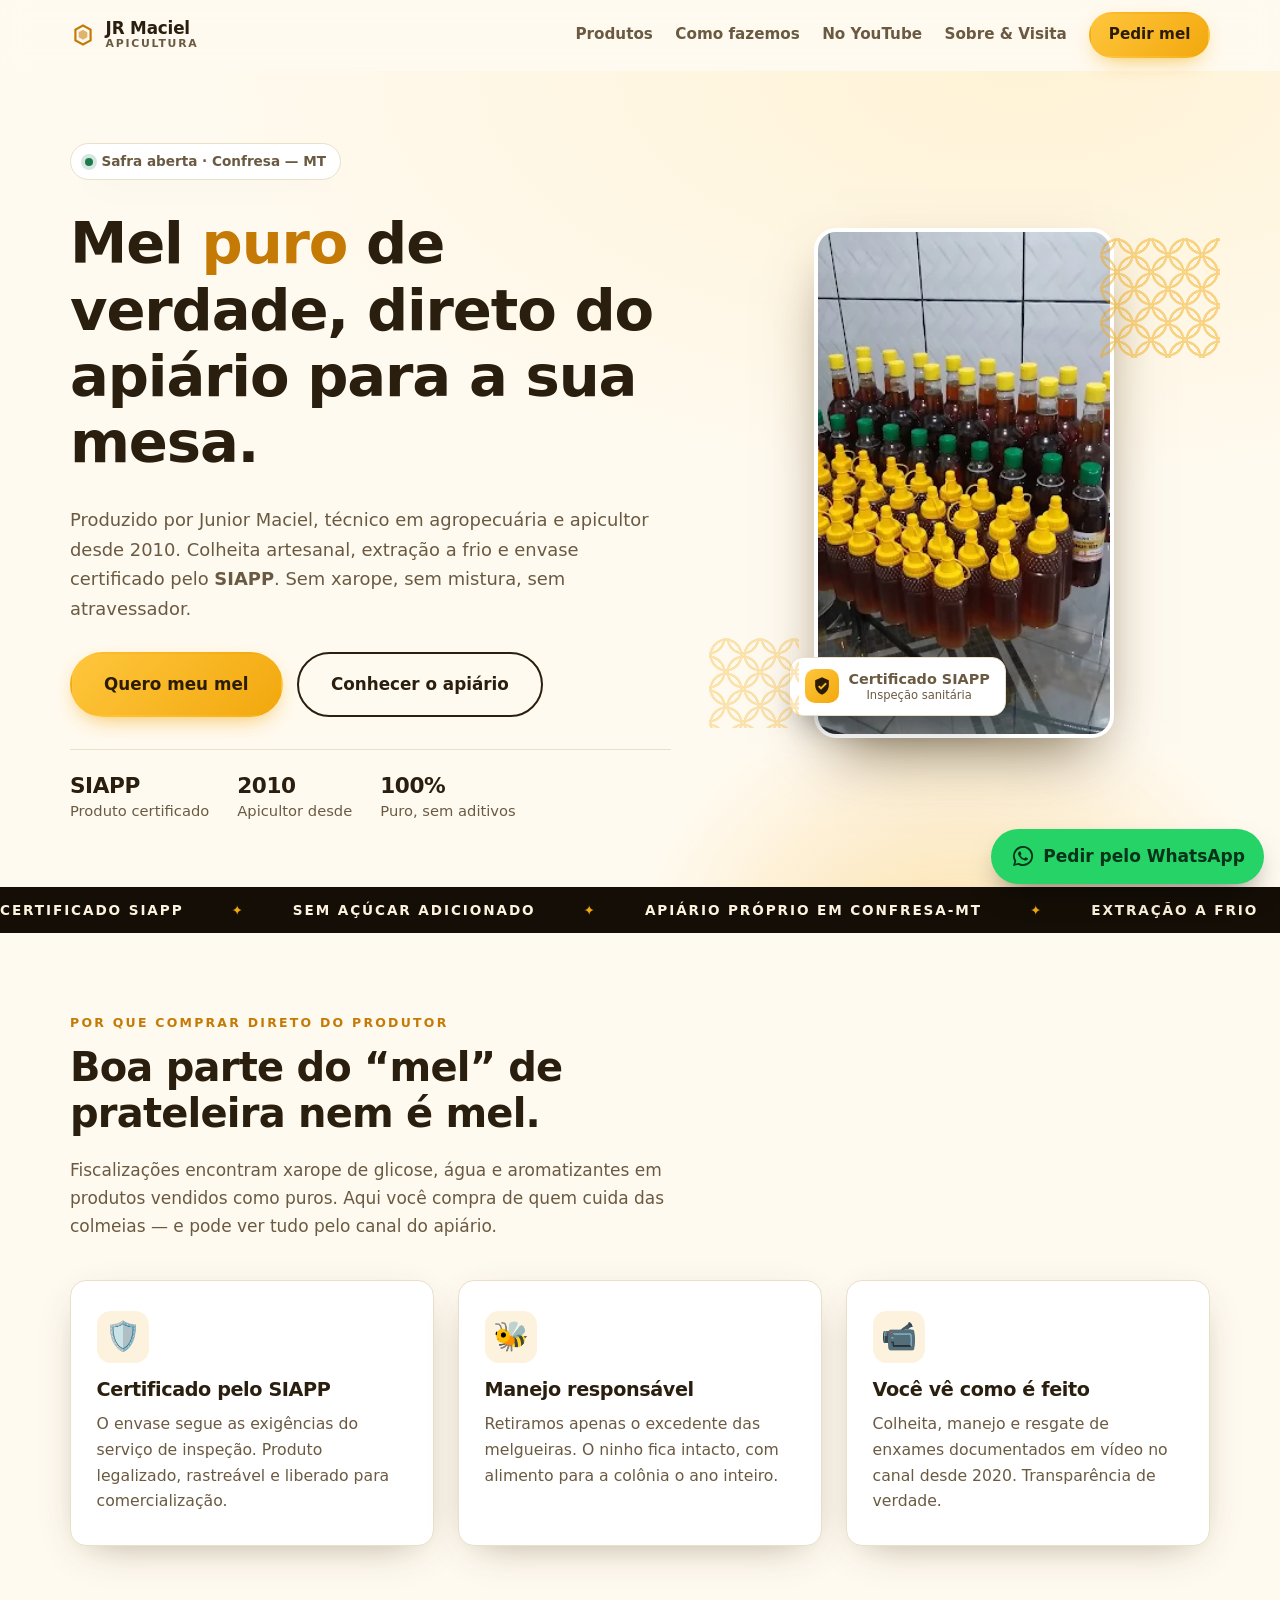
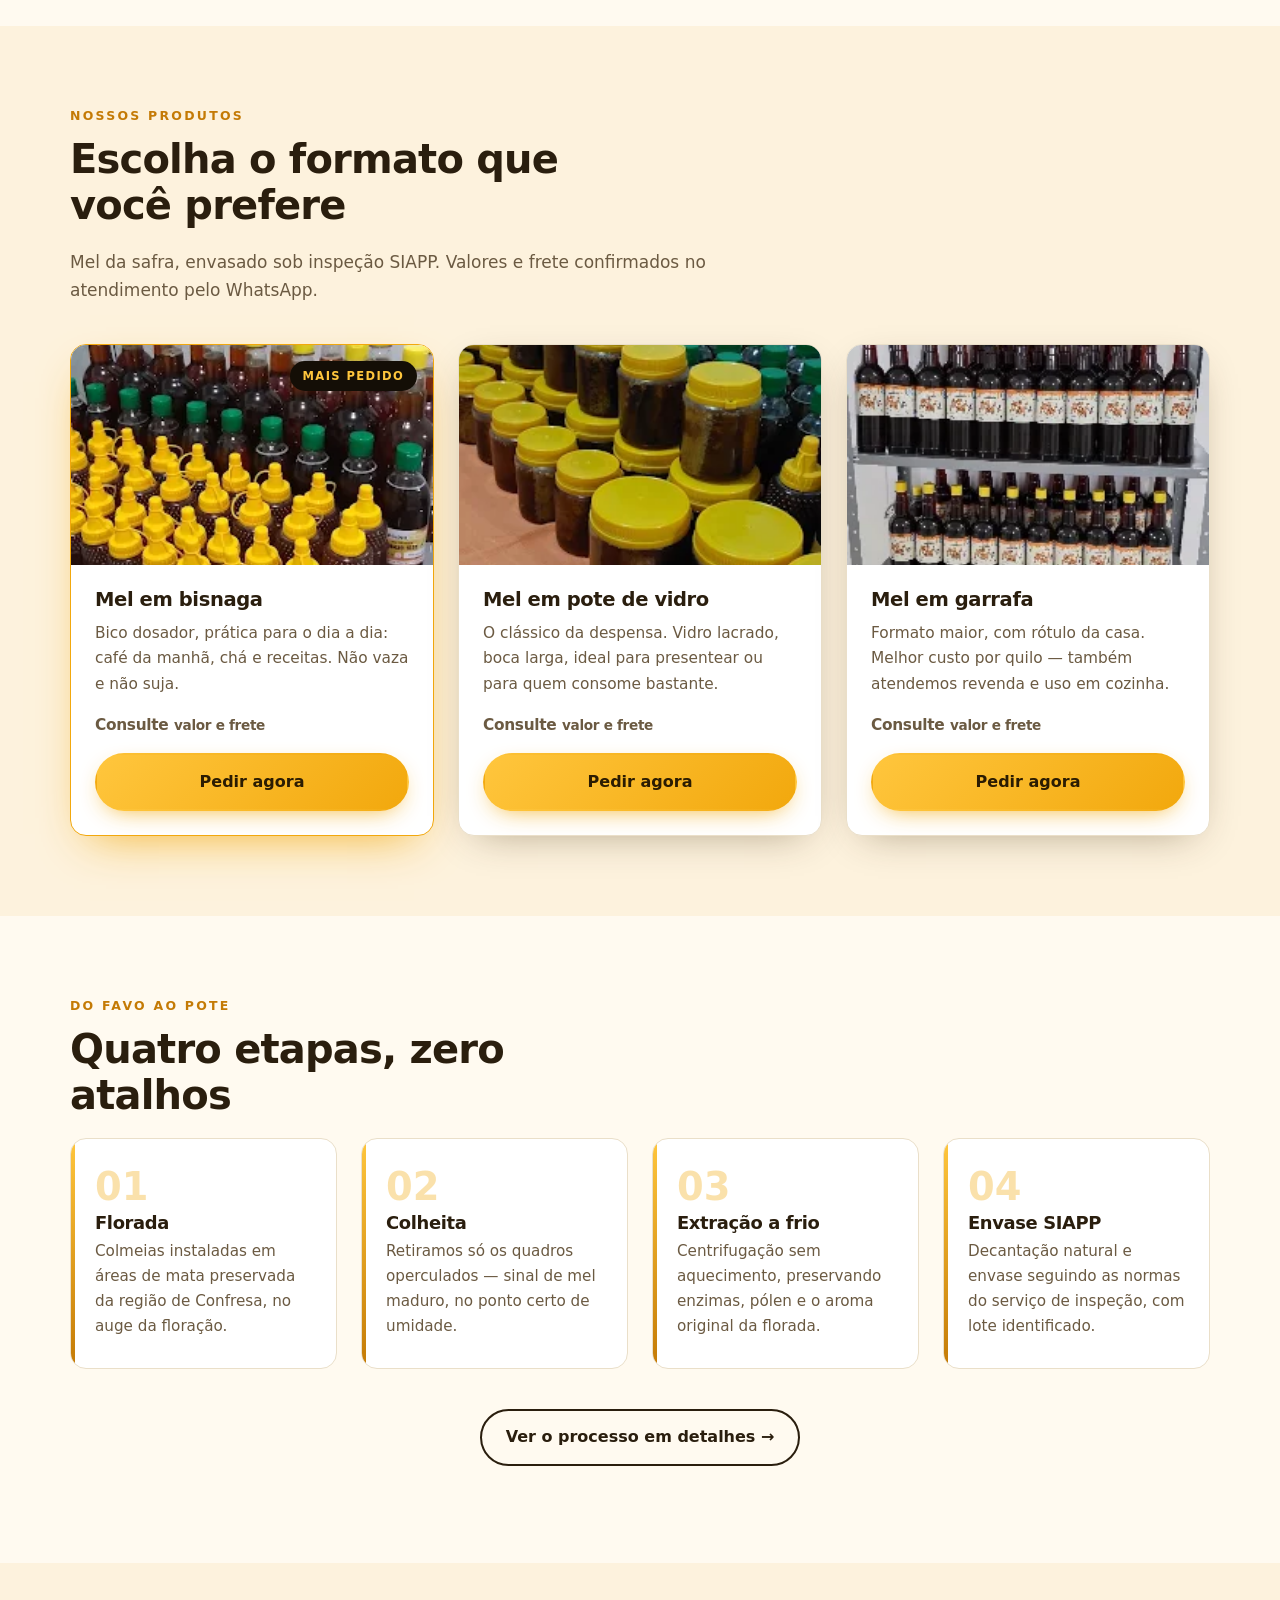
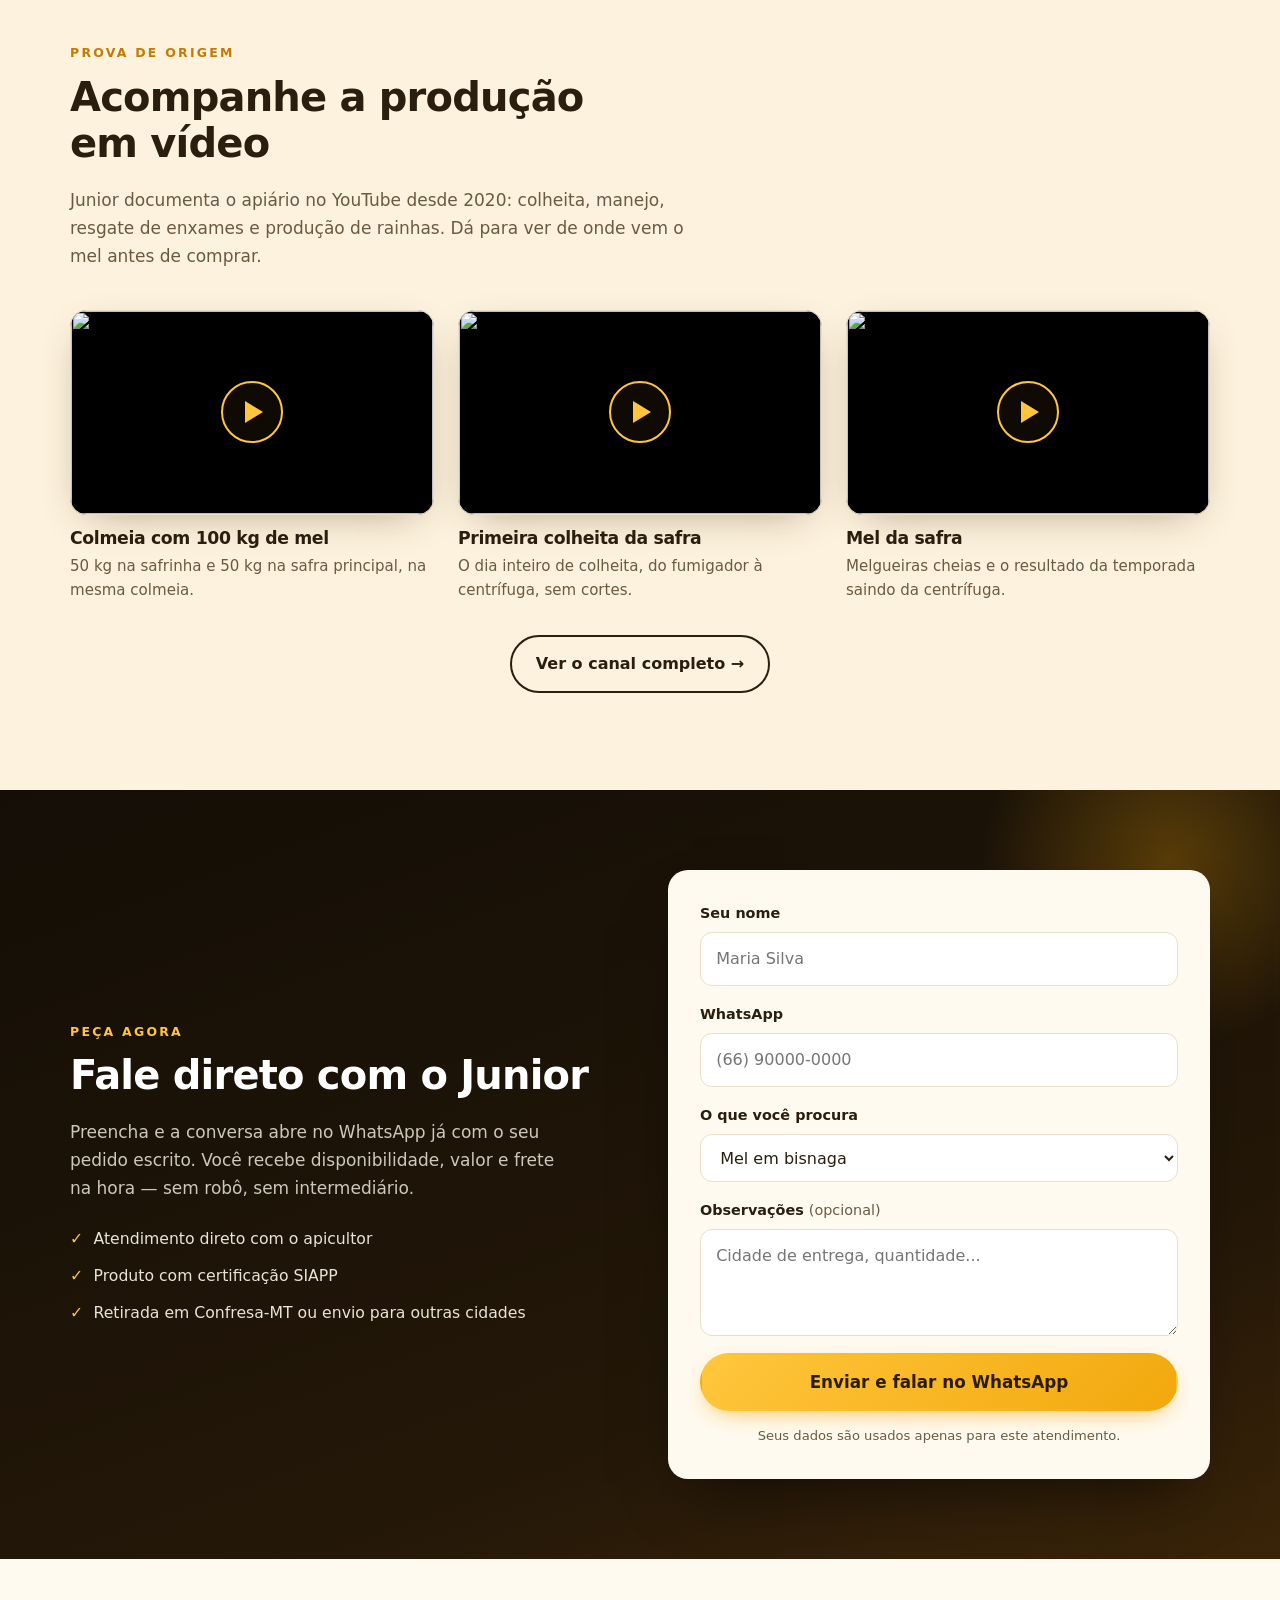
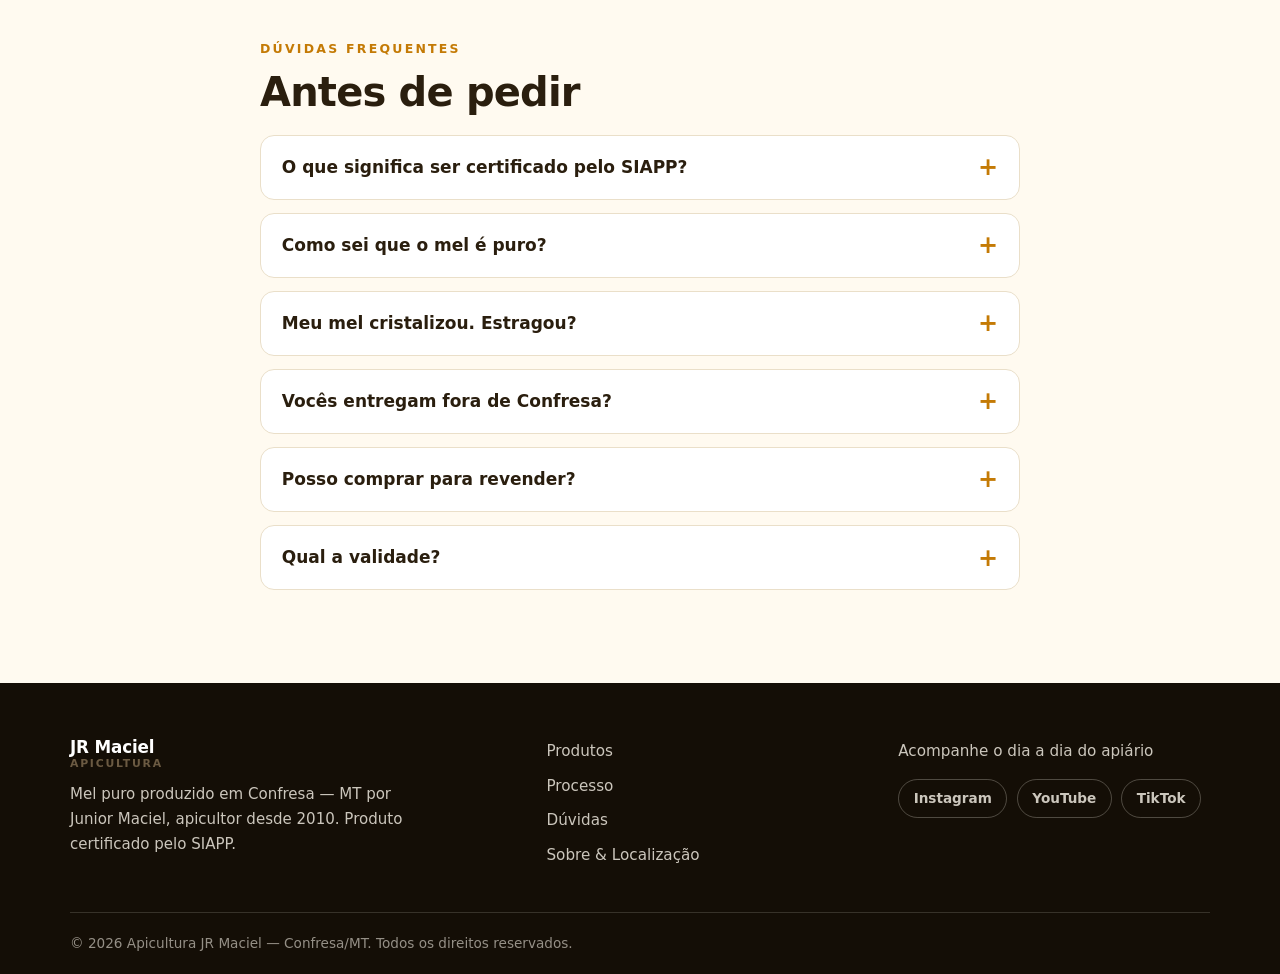
==== index.html @ 538397fc "Site da Apicultura JR Maciel: landing page e página institucional Landing page de conversão com prod" ====
<!DOCTYPE html>
<html lang="pt-BR">
<head>
<meta charset="utf-8">
<meta name="viewport" content="width=device-width, initial-scale=1">
<title>Apicultura JR Maciel | Mel Puro de Confresa-MT — Certificado SIAPP</title>
<meta name="description" content="Mel 100% puro produzido em Confresa-MT por Junior Maciel, apicultor desde 2010. Produto certificado pelo SIAPP. Peça direto com o produtor pelo WhatsApp.">
<meta name="theme-color" content="#140e06">
<link rel="canonical" href="https://jrmaciel.vercel.app/">
<meta property="og:type" content="website">
<meta property="og:title" content="Apicultura JR Maciel | Mel Puro de Confresa-MT">
<meta property="og:description" content="Mel 100% puro, certificado SIAPP, produzido em Confresa-MT por quem vive de apicultura desde 2010.">
<meta property="og:url" content="https://jrmaciel.vercel.app/">
<meta property="og:image" content="https://jrmaciel.vercel.app/img/bisnagas-mel.webp">
<meta property="og:locale" content="pt_BR">
<link rel="icon" href="/favicon.svg" type="image/svg+xml">
<link rel="stylesheet" href="/styles.css">
<script type="application/ld+json">
{"@context":"https://schema.org","@type":"LocalBusiness","name":"Apicultura JR Maciel","description":"Produção artesanal de mel puro certificado pelo SIAPP, em Confresa - MT.","url":"https://jrmaciel.vercel.app/","image":"https://jrmaciel.vercel.app/img/bisnagas-mel.webp","founder":{"@type":"Person","name":"Junior Maciel","jobTitle":"Técnico em Agropecuária e apicultor"},"address":{"@type":"PostalAddress","addressLocality":"Confresa","addressRegion":"MT","addressCountry":"BR"},"sameAs":["https://www.instagram.com/apiculturajrmaciel/","https://www.youtube.com/@apiculturajrmaciel"]}
</script>
</head>
<body>
<a class="skip" href="#conteudo">Pular para o conteúdo</a>

<header class="nav" id="nav">
  <div class="wrap nav__in">
    <a class="brand" href="/" aria-label="Apicultura JR Maciel — página inicial">
      <span class="brand__mark" aria-hidden="true">
        <svg viewBox="0 0 24 24" width="26" height="26"><path d="M12 2 4 6.5v11L12 22l8-4.5v-11L12 2Zm0 2.3 6 3.4v8.6l-6 3.4-6-3.4V7.7l6-3.4Z" fill="currentColor"/><path d="M12 7.2 8 9.5v4.6l4 2.3 4-2.3V9.5l-4-2.3Z" fill="currentColor" opacity=".55"/></svg>
      </span>
      <span class="brand__txt">JR Maciel<small>Apicultura</small></span>
    </a>
    <nav class="nav__links" id="navLinks" aria-label="Principal">
      <a href="#produtos">Produtos</a>
      <a href="#processo">Como fazemos</a>
      <a href="#canal">No YouTube</a>
      <a href="/sobre.html">Sobre &amp; Visita</a>
      <a class="btn btn--sm btn--primary nav__cta" href="#pedido" data-cta="nav">Pedir mel</a>
    </nav>
    <button class="nav__burger" id="burger" aria-expanded="false" aria-controls="navLinks" aria-label="Abrir menu">
      <span></span><span></span><span></span>
    </button>
  </div>
</header>

<main id="conteudo">

  <section class="hero">
    <div class="hero__glow" aria-hidden="true"></div>
    <div class="wrap hero__in">
      <div class="hero__copy">
        <p class="eyebrow"><span class="dot"></span> Safra aberta &middot; Confresa &mdash; MT</p>
        <h1>Mel <em>puro</em> de verdade, direto do apiário para a sua mesa.</h1>
        <p class="lead">Produzido por Junior Maciel, técnico em agropecuária e apicultor desde 2010. Colheita artesanal, extração a frio e envase certificado pelo <strong>SIAPP</strong>. Sem xarope, sem mistura, sem atravessador.</p>
        <div class="hero__cta">
          <a class="btn btn--primary btn--lg" href="#pedido" data-cta="hero">Quero meu mel</a>
          <a class="btn btn--ghost btn--lg" href="/sobre.html">Conhecer o apiário</a>
        </div>
        <ul class="hero__trust">
          <li><strong>SIAPP</strong>Produto certificado</li>
          <li><strong>2010</strong>Apicultor desde</li>
          <li><strong>100%</strong>Puro, sem aditivos</li>
        </ul>
      </div>

      <div class="hero__art">
        <figure class="foto foto--hero">
          <img src="/img/bisnagas-mel.webp" alt="Bisnagas de mel puro da Apicultura JR Maciel, com tampas amarelas e verdes, prontas para entrega" width="247" height="509" fetchpriority="high" decoding="async">
          <figcaption class="selo">
            <span class="selo__ico" aria-hidden="true">
              <svg viewBox="0 0 24 24" width="20" height="20"><path fill="currentColor" d="M12 1.5 3.8 5v6.2c0 5 3.5 9.7 8.2 11.3 4.7-1.6 8.2-6.3 8.2-11.3V5L12 1.5Zm-1.2 15-3.6-3.6 1.6-1.6 2 2 5.4-5.4 1.6 1.6-7 7Z"/></svg>
            </span>
            <span><b>Certificado SIAPP</b><small>Inspeção sanitária</small></span>
          </figcaption>
        </figure>
        <div class="comb comb--a" aria-hidden="true"></div>
        <div class="comb comb--b" aria-hidden="true"></div>
      </div>
    </div>
    <div class="ticker" aria-hidden="true"><div class="ticker__in">
      <span>Certificado SIAPP</span><span>Sem açúcar adicionado</span><span>Apiário próprio em Confresa-MT</span><span>Extração a frio</span>
      <span>Certificado SIAPP</span><span>Sem açúcar adicionado</span><span>Apiário próprio em Confresa-MT</span><span>Extração a frio</span>
    </div></div>
  </section>

  <section class="sec" id="beneficios">
    <div class="wrap">
      <p class="kicker">Por que comprar direto do produtor</p>
      <h2 class="h2">Boa parte do “mel” de prateleira nem é mel.</h2>
      <p class="sec__sub">Fiscalizações encontram xarope de glicose, água e aromatizantes em produtos vendidos como puros. Aqui você compra de quem cuida das colmeias — e pode ver tudo pelo canal do apiário.</p>
      <div class="grid grid--3">
        <article class="card reveal">
          <span class="card__ico" aria-hidden="true">🛡️</span>
          <h3>Certificado pelo SIAPP</h3>
          <p>O envase segue as exigências do serviço de inspeção. Produto legalizado, rastreável e liberado para comercialização.</p>
        </article>
        <article class="card reveal">
          <span class="card__ico" aria-hidden="true">🐝</span>
          <h3>Manejo responsável</h3>
          <p>Retiramos apenas o excedente das melgueiras. O ninho fica intacto, com alimento para a colônia o ano inteiro.</p>
        </article>
        <article class="card reveal">
          <span class="card__ico" aria-hidden="true">📹</span>
          <h3>Você vê como é feito</h3>
          <p>Colheita, manejo e resgate de enxames documentados em vídeo no canal desde 2020. Transparência de verdade.</p>
        </article>
      </div>
    </div>
  </section>

  <section class="sec sec--alt" id="produtos">
    <div class="wrap">
      <p class="kicker">Nossos produtos</p>
      <h2 class="h2">Escolha o formato que você prefere</h2>
      <p class="sec__sub">Mel da safra, envasado sob inspeção SIAPP. Valores e frete confirmados no atendimento pelo WhatsApp.</p>
      <div class="grid grid--3 prods">
        <article class="prod prod--hot reveal">
          <span class="prod__tag">Mais pedido</span>
          <div class="prod__img"><img src="/img/bisnagas-mel.webp" alt="Bisnagas plásticas de mel com bico dosador, tampas amarelas e verdes" loading="lazy" width="247" height="509"></div>
          <div class="prod__body">
            <h3>Mel em bisnaga</h3>
            <p>Bico dosador, prática para o dia a dia: café da manhã, chá e receitas. Não vaza e não suja.</p>
            <p class="prod__price"><span>Consulte</span><small>valor e frete</small></p>
            <a class="btn btn--primary btn--full" href="#pedido" data-produto="Mel em bisnaga">Pedir agora</a>
          </div>
        </article>
        <article class="prod reveal">
          <div class="prod__img"><img src="/img/potes-mel.webp" alt="Potes de vidro cheios de mel com tampas amarelas, enfileirados sobre a mesa" loading="lazy" width="229" height="509"></div>
          <div class="prod__body">
            <h3>Mel em pote de vidro</h3>
            <p>O clássico da despensa. Vidro lacrado, boca larga, ideal para presentear ou para quem consome bastante.</p>
            <p class="prod__price"><span>Consulte</span><small>valor e frete</small></p>
            <a class="btn btn--primary btn--full" href="#pedido" data-produto="Mel em pote de vidro">Pedir agora</a>
          </div>
        </article>
        <article class="prod reveal">
          <div class="prod__img"><img src="/img/prateleira-produtos.webp" alt="Prateleira com garrafas de mel rotuladas da Apicultura JR Maciel" loading="lazy" width="235" height="509"></div>
          <div class="prod__body">
            <h3>Mel em garrafa</h3>
            <p>Formato maior, com rótulo da casa. Melhor custo por quilo — também atendemos revenda e uso em cozinha.</p>
            <p class="prod__price"><span>Consulte</span><small>valor e frete</small></p>
            <a class="btn btn--primary btn--full" href="#pedido" data-produto="Mel em garrafa">Pedir agora</a>
          </div>
        </article>
      </div>
    </div>
  </section>

  <section class="sec" id="processo">
    <div class="wrap">
      <p class="kicker">Do favo ao pote</p>
      <h2 class="h2">Quatro etapas, zero atalhos</h2>
      <ol class="steps">
        <li class="reveal"><span class="steps__n">01</span><h3>Florada</h3><p>Colmeias instaladas em áreas de mata preservada da região de Confresa, no auge da floração.</p></li>
        <li class="reveal"><span class="steps__n">02</span><h3>Colheita</h3><p>Retiramos só os quadros operculados — sinal de mel maduro, no ponto certo de umidade.</p></li>
        <li class="reveal"><span class="steps__n">03</span><h3>Extração a frio</h3><p>Centrifugação sem aquecimento, preservando enzimas, pólen e o aroma original da florada.</p></li>
        <li class="reveal"><span class="steps__n">04</span><h3>Envase SIAPP</h3><p>Decantação natural e envase seguindo as normas do serviço de inspeção, com lote identificado.</p></li>
      </ol>
      <p class="center"><a class="btn btn--ghost" href="/sobre.html#processo">Ver o processo em detalhes →</a></p>
    </div>
  </section>

  <!-- PROVA SOCIAL REAL: o canal do apiário -->
  <section class="sec sec--alt" id="canal">
    <div class="wrap">
      <p class="kicker">Prova de origem</p>
      <h2 class="h2">Acompanhe a produção em vídeo</h2>
      <p class="sec__sub">Junior documenta o apiário no YouTube desde 2020: colheita, manejo, resgate de enxames e produção de rainhas. Dá para ver de onde vem o mel antes de comprar.</p>

      <div class="grid grid--3">
        <article class="videocard reveal">
          <div class="video" data-yt="DfEKq971grg" data-titulo="Colmeia que produziu 100 kg de mel" role="button" tabindex="0" aria-label="Assistir: colmeia que produziu 100 kg de mel">
            <img src="https://i.ytimg.com/vi/DfEKq971grg/hqdefault.jpg" alt="" width="480" height="360" loading="lazy">
            <span class="video__play" aria-hidden="true"></span>
          </div>
          <h3>Colmeia com 100 kg de mel</h3>
          <p>50 kg na safrinha e 50 kg na safra principal, na mesma colmeia.</p>
        </article>
        <article class="videocard reveal">
          <div class="video" data-yt="_n6AvuRK6R0" data-titulo="Primeira colheita de mel" role="button" tabindex="0" aria-label="Assistir: primeira colheita de mel">
            <img src="https://i.ytimg.com/vi/_n6AvuRK6R0/hqdefault.jpg" alt="" width="480" height="360" loading="lazy">
            <span class="video__play" aria-hidden="true"></span>
          </div>
          <h3>Primeira colheita da safra</h3>
          <p>O dia inteiro de colheita, do fumigador à centrífuga, sem cortes.</p>
        </article>
        <article class="videocard reveal">
          <div class="video" data-yt="Q_3LZsgIF7E" data-titulo="Mel da safra" role="button" tabindex="0" aria-label="Assistir: mel da safra">
            <img src="https://i.ytimg.com/vi/Q_3LZsgIF7E/hqdefault.jpg" alt="" width="480" height="360" loading="lazy">
            <span class="video__play" aria-hidden="true"></span>
          </div>
          <h3>Mel da safra</h3>
          <p>Melgueiras cheias e o resultado da temporada saindo da centrífuga.</p>
        </article>
      </div>
      <p class="center" style="margin-top:2rem">
        <a class="btn btn--ghost" href="https://www.youtube.com/@apiculturajrmaciel" target="_blank" rel="noopener">Ver o canal completo →</a>
      </p>
    </div>
  </section>

  <section class="sec cta" id="pedido">
    <div class="wrap cta__in">
      <div class="cta__copy">
        <p class="kicker kicker--light">Peça agora</p>
        <h2 class="h2 h2--light">Fale direto com o Junior</h2>
        <p class="cta__sub">Preencha e a conversa abre no WhatsApp já com o seu pedido escrito. Você recebe disponibilidade, valor e frete na hora — sem robô, sem intermediário.</p>
        <ul class="cta__list">
          <li>Atendimento direto com o apicultor</li>
          <li>Produto com certificação SIAPP</li>
          <li>Retirada em Confresa-MT ou envio para outras cidades</li>
        </ul>
      </div>
      <form class="form" id="leadForm" novalidate>
        <div class="field">
          <label for="nome">Seu nome</label>
          <input id="nome" name="nome" type="text" autocomplete="name" required placeholder="Maria Silva">
        </div>
        <div class="field">
          <label for="whats">WhatsApp</label>
          <input id="whats" name="whats" type="tel" inputmode="tel" autocomplete="tel" required placeholder="(66) 90000-0000">
        </div>
        <div class="field">
          <label for="produto">O que você procura</label>
          <select id="produto" name="produto">
            <option selected>Mel em bisnaga</option>
            <option>Mel em pote de vidro</option>
            <option>Mel em garrafa</option>
            <option>Compra em quantidade / revenda</option>
          </select>
        </div>
        <div class="field">
          <label for="obs">Observações <span class="opt">(opcional)</span></label>
          <textarea id="obs" name="obs" rows="3" placeholder="Cidade de entrega, quantidade..."></textarea>
        </div>
        <button class="btn btn--primary btn--lg btn--full" type="submit">Enviar e falar no WhatsApp</button>
        <p class="form__note">Seus dados são usados apenas para este atendimento.</p>
        <p class="form__ok" id="formOk" role="status" hidden>Tudo certo, <b id="okName"></b>! Abrimos o WhatsApp com seu pedido. Se não abrir, <a id="okLink" href="#" target="_blank" rel="noopener">clique aqui</a>.</p>
      </form>
    </div>
  </section>

  <section class="sec" id="faq">
    <div class="wrap wrap--narrow">
      <p class="kicker">Dúvidas frequentes</p>
      <h2 class="h2">Antes de pedir</h2>
      <div class="faq">
        <details><summary>O que significa ser certificado pelo SIAPP?</summary><p>Significa que o produto passa por inspeção sanitária oficial: as instalações, o processo de envase e a rotulagem seguem as normas exigidas. Na prática, é a garantia de que você está comprando um mel legalizado e fiscalizado — não um produto informal.</p></details>
        <details><summary>Como sei que o mel é puro?</summary><p>Mel puro cristaliza com o tempo, tem aroma da florada e não deixa gosto residual de caramelo queimado. Além disso, o processo inteiro está documentado em vídeo no canal do apiário — você vê a colheita e a extração acontecendo.</p></details>
        <details><summary>Meu mel cristalizou. Estragou?</summary><p>Pelo contrário: é o comportamento natural do mel sem processamento. Para voltar ao líquido, coloque o pote fechado em banho-maria morno (até 40 °C). Nunca no micro-ondas.</p></details>
        <details><summary>Vocês entregam fora de Confresa?</summary><p>Sim. Combinamos o envio pelo WhatsApp conforme a sua cidade — transportadora, Correios ou entrega combinada na região. O frete é calculado no atendimento.</p></details>
        <details><summary>Posso comprar para revender?</summary><p>Sim, atendemos mercados, empórios e revendedores. Selecione “revenda” no formulário e informe a quantidade desejada.</p></details>
        <details><summary>Qual a validade?</summary><p>Conforme indicado no rótulo do lote, guardado em local seco e ao abrigo da luz. Não precisa de geladeira.</p></details>
      </div>
    </div>
  </section>

</main>

<footer class="foot">
  <div class="wrap foot__in">
    <div>
      <span class="brand brand--foot"><span class="brand__txt">JR Maciel<small>Apicultura</small></span></span>
      <p class="foot__p">Mel puro produzido em Confresa — MT por Junior Maciel, apicultor desde 2010. Produto certificado pelo SIAPP.</p>
    </div>
    <nav class="foot__nav" aria-label="Rodapé">
      <a href="#produtos">Produtos</a>
      <a href="#processo">Processo</a>
      <a href="#faq">Dúvidas</a>
      <a href="/sobre.html">Sobre &amp; Localização</a>
    </nav>
    <div class="foot__social">
      <p>Acompanhe o dia a dia do apiário</p>
      <div class="social">
        <a href="https://www.instagram.com/apiculturajrmaciel/" target="_blank" rel="noopener">Instagram</a>
        <a href="https://www.youtube.com/@apiculturajrmaciel" target="_blank" rel="noopener">YouTube</a>
        <a href="https://www.tiktok.com/@apiculturajrmaciel" target="_blank" rel="noopener">TikTok</a>
      </div>
    </div>
  </div>
  <div class="wrap foot__bar"><p>&copy; <span id="ano">2026</span> Apicultura JR Maciel — Confresa/MT. Todos os direitos reservados.</p></div>
</footer>

<a class="wpp" href="#pedido" data-cta="float" aria-label="Falar no WhatsApp">
  <svg viewBox="0 0 24 24" width="24" height="24" aria-hidden="true"><path fill="currentColor" d="M12 2a10 10 0 0 0-8.6 15.05L2 22l5.1-1.33A10 10 0 1 0 12 2Zm0 18.2a8.2 8.2 0 0 1-4.18-1.14l-.3-.18-3.03.79.81-2.95-.2-.31A8.2 8.2 0 1 1 12 20.2Zm4.5-6.14c-.25-.13-1.46-.72-1.69-.8-.22-.08-.39-.13-.55.12-.16.25-.63.8-.77.96-.14.17-.28.19-.53.06-.25-.12-1.04-.38-1.98-1.22-.73-.65-1.23-1.46-1.37-1.7-.14-.25-.02-.38.11-.5.11-.11.25-.29.37-.43.12-.15.16-.25.25-.42.08-.17.04-.31-.02-.44-.06-.12-.55-1.34-.76-1.83-.2-.48-.4-.41-.55-.42h-.47c-.16 0-.42.06-.64.31-.22.25-.84.82-.84 2s.86 2.32.98 2.48c.12.17 1.7 2.6 4.12 3.64.58.25 1.03.4 1.38.51.58.18 1.1.16 1.52.1.46-.07 1.46-.6 1.66-1.18.21-.58.21-1.07.15-1.18-.06-.1-.22-.17-.47-.29Z"/></svg>
  <span>Pedir pelo WhatsApp</span>
</a>

<script src="/app.js" defer></script>
</body>
</html>
---- styles.css ----
/* ===== JR Maciel Apicultura — estilos ===== */
:root{
  --mel:#f2a80d;
  --mel-2:#ffc63d;
  --mel-esc:#c47a05;
  --escuro:#140e06;
  --escuro-2:#231708;
  --creme:#fffaf0;
  --creme-2:#fdf2dd;
  --texto:#2a1e0e;
  --texto-2:#6b5a42;
  --borda:#eadfc9;
  --verde:#1f7a4d;
  --max:1140px;
  --r:16px;
  --sombra:0 12px 40px -18px rgba(60,40,5,.45);
  --font:"Segoe UI",system-ui,-apple-system,Roboto,Helvetica,Arial,sans-serif;
}
*,*::before,*::after{box-sizing:border-box}
html{scroll-behavior:smooth;scroll-padding-top:78px;-webkit-text-size-adjust:100%}
body{margin:0;font-family:var(--font);color:var(--texto);background:var(--creme);line-height:1.65;font-size:17px;overflow-x:hidden}
img{max-width:100%;display:block}
a{color:inherit}
h1,h2,h3{line-height:1.15;margin:0 0 .5em;letter-spacing:-.02em}
p{margin:0 0 1em}
.wrap{width:min(100% - 2.5rem,var(--max));margin-inline:auto}
.wrap--narrow{width:min(100% - 2.5rem,760px)}
.center{text-align:center}
.skip{position:absolute;left:-9999px;background:var(--escuro);color:#fff;padding:.7rem 1rem;z-index:99}
.skip:focus{left:1rem;top:1rem}
:focus-visible{outline:3px solid var(--mel);outline-offset:3px;border-radius:6px}

/* ---- botões ---- */
.btn{--bg:var(--mel);display:inline-flex;align-items:center;justify-content:center;gap:.5rem;
  padding:.85rem 1.5rem;border-radius:999px;font-weight:700;text-decoration:none;border:2px solid transparent;
  cursor:pointer;font-size:1rem;font-family:inherit;transition:transform .15s,box-shadow .2s,background .2s}
.btn--primary{background:linear-gradient(135deg,var(--mel-2),var(--mel));color:#2b1c02;box-shadow:0 8px 24px -10px rgba(242,168,13,.9)}
.btn--primary:hover{transform:translateY(-2px);box-shadow:0 14px 30px -10px rgba(242,168,13,1)}
.btn--ghost{background:transparent;border-color:currentColor;color:var(--texto)}
.btn--ghost:hover{background:rgba(242,168,13,.12)}
.btn--lg{padding:1.05rem 2rem;font-size:1.05rem}
.btn--sm{padding:.55rem 1.1rem;font-size:.92rem}
.btn--full{width:100%}

/* ---- nav ---- */
.nav{position:sticky;top:0;z-index:50;background:rgba(255,250,240,.82);backdrop-filter:blur(12px);border-bottom:1px solid transparent;transition:border-color .2s,box-shadow .2s}
.nav.is-stuck{border-color:var(--borda);box-shadow:0 6px 24px -18px rgba(0,0,0,.5)}
.nav__in{display:flex;align-items:center;gap:1.25rem;min-height:70px}
.brand{display:flex;align-items:center;gap:.6rem;text-decoration:none;font-weight:800;margin-right:auto}
.brand__mark{color:var(--mel-esc);display:grid;place-items:center}
.brand__txt{display:flex;flex-direction:column;line-height:1;font-size:1.05rem;letter-spacing:-.01em}
.brand__txt small{font-weight:600;font-size:.68rem;letter-spacing:.16em;text-transform:uppercase;color:var(--texto-2);margin-top:3px}
.nav__links{display:flex;align-items:center;gap:1.4rem}
.nav__links a{text-decoration:none;font-weight:600;font-size:.95rem;color:var(--texto-2)}
.nav__links a:hover{color:var(--mel-esc)}
.nav__links .nav__cta{color:#2b1c02}
.nav__burger{display:none;flex-direction:column;gap:5px;background:none;border:0;padding:.5rem;cursor:pointer}
.nav__burger span{width:24px;height:2px;background:var(--texto);border-radius:2px;transition:.25s}
.nav__burger[aria-expanded="true"] span:nth-child(1){transform:translateY(7px) rotate(45deg)}
.nav__burger[aria-expanded="true"] span:nth-child(2){opacity:0}
.nav__burger[aria-expanded="true"] span:nth-child(3){transform:translateY(-7px) rotate(-45deg)}

/* ---- hero ---- */
.hero{position:relative;overflow:hidden;background:radial-gradient(120% 90% at 80% 0%,#fff3d6 0%,var(--creme) 55%)}
.hero__glow{position:absolute;inset:auto -10% -40% 40%;height:520px;background:radial-gradient(circle,rgba(242,168,13,.35),transparent 65%);filter:blur(20px);pointer-events:none}
.hero__in{display:grid;grid-template-columns:1.1fr .9fr;gap:3rem;align-items:center;padding:4.5rem 0 4rem;position:relative}
.eyebrow{display:inline-flex;align-items:center;gap:.5rem;background:#fff;border:1px solid var(--borda);
  padding:.4rem .9rem;border-radius:999px;font-size:.85rem;font-weight:600;color:var(--texto-2);box-shadow:var(--sombra)}
.dot{width:8px;height:8px;border-radius:50%;background:var(--verde);box-shadow:0 0 0 4px rgba(31,122,77,.18)}
.hero h1{font-size:clamp(2.2rem,5.2vw,3.6rem);margin-top:1.1rem}
.hero h1 em{font-style:normal;color:var(--mel-esc);position:relative;white-space:nowrap}
.hero h1 em::after{content:"";position:absolute;left:0;right:0;bottom:.06em;height:.3em;background:rgba(242,168,13,.3);border-radius:4px;z-index:-1}
.lead{font-size:1.12rem;color:var(--texto-2);max-width:52ch}
.hero__cta{display:flex;flex-wrap:wrap;gap:.9rem;margin:1.8rem 0 2rem}
.hero__trust{list-style:none;display:flex;flex-wrap:wrap;gap:1.75rem;padding:0;margin:0;border-top:1px solid var(--borda);padding-top:1.4rem}
.hero__trust li{font-size:.92rem;color:var(--texto-2);display:flex;flex-direction:column}
.hero__trust strong{font-size:1.35rem;color:var(--texto);letter-spacing:-.02em;line-height:1.2}

/* foto real do produto no hero */
.hero__art{position:relative;display:grid;place-items:center;min-height:380px}
.foto{margin:0;position:relative;border-radius:22px;overflow:visible}
.foto img{border-radius:22px;box-shadow:0 28px 60px -22px rgba(70,45,5,.75);border:4px solid #fff;
  width:100%;height:auto;object-fit:cover;background:var(--creme-2)}
.foto figcaption{font-size:.85rem;color:var(--texto-2);text-align:center;margin-top:.7rem}
.foto--hero{width:min(300px,78vw);animation:flutua 7s ease-in-out infinite}
.foto--hero img{aspect-ratio:247/420;object-position:center 40%}
@keyframes flutua{0%,100%{transform:translateY(0)}50%{transform:translateY(-12px)}}
.selo{position:absolute;left:-1.6rem;bottom:1.4rem;display:flex;align-items:center;gap:.6rem;
  background:#fff;border-radius:14px;padding:.7rem .95rem;box-shadow:0 16px 34px -14px rgba(0,0,0,.55);
  border:1px solid var(--borda);text-align:left;margin:0}
.selo__ico{width:34px;height:34px;border-radius:10px;display:grid;place-items:center;flex:0 0 auto;
  background:linear-gradient(135deg,var(--mel-2),var(--mel));color:#2b1c02}
.selo span:last-child{display:flex;flex-direction:column;line-height:1.25}
.selo b{font-size:.9rem}
.selo small{font-size:.72rem;color:var(--texto-2)}
.comb{position:absolute;width:120px;height:120px;opacity:.45;pointer-events:none;
  background:
    radial-gradient(circle at 50% 50%,transparent 0 14px,var(--mel) 14px 16px,transparent 17px) 0 0/34px 34px,
    radial-gradient(circle at 50% 50%,transparent 0 14px,var(--mel) 14px 16px,transparent 17px) 17px 17px/34px 34px;
  animation:gira 26s linear infinite}
.comb--a{top:2%;right:-2%}
.comb--b{bottom:2%;left:-2%;width:90px;height:90px;opacity:.3;animation-direction:reverse}
@keyframes gira{to{transform:rotate(360deg)}}

.ticker{background:var(--escuro);color:var(--creme-2);overflow:hidden;padding:.75rem 0;position:relative}
.ticker__in{display:flex;gap:3rem;white-space:nowrap;width:max-content;animation:desliza 26s linear infinite;font-size:.85rem;letter-spacing:.14em;text-transform:uppercase;font-weight:600}
.ticker__in span{display:flex;align-items:center;gap:3rem}
.ticker__in span::after{content:"✦";color:var(--mel)}
@keyframes desliza{to{transform:translateX(-50%)}}

/* ---- seções ---- */
.sec{padding:5rem 0}
.sec--alt{background:var(--creme-2)}
.kicker{text-transform:uppercase;letter-spacing:.18em;font-size:.78rem;font-weight:800;color:var(--mel-esc);margin:0 0 .6rem}
.kicker--light{color:var(--mel-2)}
.h2{font-size:clamp(1.7rem,3.6vw,2.5rem);max-width:20ch}
.h2--light{color:#fff}
.sec__sub{color:var(--texto-2);max-width:60ch;margin-bottom:2.5rem}
.grid{display:grid;gap:1.5rem}
.grid--3{grid-template-columns:repeat(auto-fit,minmax(270px,1fr))}

.card{background:#fff;border:1px solid var(--borda);border-radius:var(--r);padding:1.9rem 1.6rem;box-shadow:var(--sombra);transition:transform .2s}
.card:hover{transform:translateY(-4px)}
.card__ico{font-size:1.8rem;display:grid;place-items:center;width:52px;height:52px;border-radius:14px;background:var(--creme-2);margin-bottom:1rem}
.card h3{font-size:1.2rem}
.card p{margin:0;color:var(--texto-2);font-size:.98rem}

/* produtos */
.prod{background:#fff;border:1px solid var(--borda);border-radius:var(--r);overflow:hidden;box-shadow:var(--sombra);
  display:flex;flex-direction:column;position:relative;transition:transform .2s}
.prod:hover{transform:translateY(-5px)}
.prod--hot{border-color:var(--mel);box-shadow:0 18px 45px -20px rgba(242,168,13,.9)}
.prod__tag{position:absolute;top:1rem;right:1rem;z-index:2;background:var(--escuro);color:var(--mel-2);
  font-size:.72rem;font-weight:800;letter-spacing:.12em;text-transform:uppercase;padding:.35rem .8rem;border-radius:999px}
.prod__img{height:220px;position:relative;overflow:hidden;background:var(--creme-2)}
.prod__img img{width:100%;height:100%;object-fit:cover;object-position:center 45%;transition:transform .4s}
.prod:hover .prod__img img{transform:scale(1.06)}
.prod__body{padding:1.5rem;display:flex;flex-direction:column;flex:1}
.prod__body h3{font-size:1.22rem}
.prod__body>p{color:var(--texto-2);font-size:.96rem}
.prod__price{margin-top:auto;display:flex;align-items:baseline;gap:.35rem;font-weight:800;font-size:1.6rem;letter-spacing:-.02em}
.prod__price small{font-size:.85rem;font-weight:600;color:var(--texto-2)}
.prod__price s{opacity:.6}

/* passos */
.steps{list-style:none;padding:0;margin:0;display:grid;gap:1.5rem;grid-template-columns:repeat(auto-fit,minmax(230px,1fr));counter-reset:s}
.steps li{background:#fff;border:1px solid var(--borda);border-radius:var(--r);padding:1.8rem 1.5rem;position:relative;overflow:hidden}
.steps li::before{content:"";position:absolute;left:0;top:0;bottom:0;width:4px;background:linear-gradient(180deg,var(--mel-2),var(--mel-esc))}
.steps__n{font-size:2.4rem;font-weight:800;color:rgba(242,168,13,.35);line-height:1;display:block;margin-bottom:.4rem}
.steps h3{font-size:1.12rem;margin-bottom:.35rem}
.steps p{margin:0;color:var(--texto-2);font-size:.95rem}
.steps+.center{margin-top:2.5rem}

/* depoimentos */
.quote{background:#fff;border:1px solid var(--borda);border-radius:var(--r);padding:1.8rem 1.6rem;margin:0;box-shadow:var(--sombra);display:flex;flex-direction:column}
.quote p{font-size:1.02rem}
.quote footer{display:flex;flex-direction:column;margin-top:auto;font-size:.9rem}
.quote footer b{font-size:.98rem}
.quote footer span{color:var(--texto-2)}
.stars{color:var(--mel);letter-spacing:.15em;margin-bottom:.6rem;font-size:1rem}

/* CTA + form */
.cta{background:linear-gradient(160deg,var(--escuro),var(--escuro-2) 70%,#3a2409);color:var(--creme-2);position:relative;overflow:hidden}
.cta::before{content:"";position:absolute;top:-120px;right:-80px;width:380px;height:380px;border-radius:50%;
  background:radial-gradient(circle,rgba(242,168,13,.28),transparent 70%)}
.cta__in{display:grid;grid-template-columns:1fr 1fr;gap:3.5rem;align-items:center;position:relative}
.cta__sub{color:rgba(255,250,240,.78);max-width:46ch}
.cta__list{list-style:none;padding:0;margin:1.5rem 0 0;display:grid;gap:.7rem}
.cta__list li{display:flex;gap:.65rem;align-items:flex-start;font-size:.98rem;color:rgba(255,250,240,.9)}
.cta__list li::before{content:"✓";color:var(--mel-2);font-weight:800}
.form{background:var(--creme);border-radius:20px;padding:2rem;box-shadow:0 30px 60px -25px rgba(0,0,0,.6);color:var(--texto)}
.field{margin-bottom:1.05rem;display:flex;flex-direction:column}
.field label{font-weight:700;font-size:.9rem;margin-bottom:.4rem}
.opt{font-weight:500;color:var(--texto-2)}
.field input,.field select,.field textarea{font:inherit;font-size:1rem;padding:.8rem .95rem;border:1.5px solid var(--borda);
  border-radius:12px;background:#fff;color:var(--texto);width:100%}
.field textarea{resize:vertical}
.field input:focus,.field select:focus,.field textarea:focus{border-color:var(--mel);outline:none;box-shadow:0 0 0 4px rgba(242,168,13,.18)}
.field input[aria-invalid="true"]{border-color:#c0392b;box-shadow:0 0 0 4px rgba(192,57,43,.12)}
.form__note{font-size:.82rem;color:var(--texto-2);text-align:center;margin:.9rem 0 0}
.form__ok{margin:.9rem 0 0;font-size:.92rem;background:rgba(31,122,77,.12);border:1px solid rgba(31,122,77,.35);color:#14512f;padding:.8rem 1rem;border-radius:12px}

/* faq */
.faq details{background:#fff;border:1px solid var(--borda);border-radius:14px;padding:1.1rem 1.3rem;margin-bottom:.8rem}
.faq summary{cursor:pointer;font-weight:700;list-style:none;display:flex;justify-content:space-between;gap:1rem;align-items:center}
.faq summary::-webkit-details-marker{display:none}
.faq summary::after{content:"+";font-size:1.5rem;color:var(--mel-esc);line-height:1;transition:transform .2s}
.faq details[open] summary::after{transform:rotate(45deg)}
.faq details p{margin:.9rem 0 0;color:var(--texto-2);font-size:.97rem}

/* rodapé */
.foot{background:var(--escuro);color:rgba(255,250,240,.78);padding-top:3.5rem}
.foot__in{display:grid;grid-template-columns:1.4fr 1fr 1fr;gap:2.5rem;padding-bottom:2.5rem}
.brand--foot{color:#fff;margin:0 0 .8rem}
.foot__p{font-size:.94rem;max-width:38ch}
.foot__nav{display:flex;flex-direction:column;gap:.6rem;font-size:.95rem}
.foot__nav a,.social a{text-decoration:none}
.foot__nav a:hover,.social a:hover{color:var(--mel-2)}
.foot__social p{font-size:.95rem}
.social{display:flex;flex-wrap:wrap;gap:.6rem}
.social a{border:1px solid rgba(255,250,240,.25);padding:.45rem .9rem;border-radius:999px;font-size:.85rem;font-weight:600}
.foot__bar{border-top:1px solid rgba(255,250,240,.15);padding:1.2rem 0}
.foot__bar p{margin:0;font-size:.85rem;opacity:.7}

/* whatsapp flutuante */
.wpp{position:fixed;right:1rem;bottom:1rem;z-index:60;display:inline-flex;align-items:center;gap:.55rem;
  background:#25d366;color:#06331a;font-weight:800;text-decoration:none;padding:.85rem 1.2rem;border-radius:999px;
  box-shadow:0 14px 30px -12px rgba(0,0,0,.6);transition:transform .2s}
.wpp:hover{transform:translateY(-3px)}

/* animação de entrada */
.reveal{opacity:0;transform:translateY(18px);transition:opacity .6s ease,transform .6s ease}
.reveal.is-in{opacity:1;transform:none}

/* ---- responsivo ---- */
@media (max-width:900px){
  .hero__in{grid-template-columns:1fr;padding:3rem 0}
  .hero__art{order:-1;min-height:280px}
  .jar{width:170px}
  .cta__in{grid-template-columns:1fr;gap:2rem}
  .foot__in{grid-template-columns:1fr 1fr}
}
@media (max-width:720px){
  body{font-size:16px}
  .sec{padding:3.5rem 0}
  .nav__burger{display:flex}
  .nav__links{position:absolute;top:100%;left:0;right:0;background:var(--creme);border-bottom:1px solid var(--borda);
    flex-direction:column;align-items:stretch;gap:0;padding:.5rem 1.25rem 1.25rem;display:none;box-shadow:var(--sombra)}
  .nav__links.is-open{display:flex}
  .nav__links a{padding:.85rem 0;border-bottom:1px solid var(--borda)}
  .nav__links .nav__cta{margin-top:.9rem;border-bottom:0;justify-content:center}
  .foot__in{grid-template-columns:1fr}
  .wpp span{display:none}
  .wpp{padding:.95rem;border-radius:50%}
  .hero__trust{gap:1.2rem}
}
@media (prefers-reduced-motion:reduce){
  *{animation:none!important;transition:none!important}
  html{scroll-behavior:auto}
  .reveal{opacity:1;transform:none}
}

/* ===== página SOBRE ===== */
.pagehero{background:radial-gradient(120% 80% at 70% 0%,#fff3d6,var(--creme) 60%);padding:4rem 0 3.5rem;border-bottom:1px solid var(--borda)}
.pagehero h1{font-size:clamp(2rem,4.6vw,3.1rem);max-width:18ch}
.stats{display:grid;grid-template-columns:repeat(auto-fit,minmax(150px,1fr));gap:1rem;margin-top:2.5rem}
.stats div{background:#fff;border:1px solid var(--borda);border-radius:14px;padding:1.1rem 1.2rem;display:flex;flex-direction:column}
.stats strong{font-size:1.8rem;letter-spacing:-.03em;color:var(--mel-esc)}
.stats span{font-size:.86rem;color:var(--texto-2)}

/* linha do tempo */
.tl{position:relative;display:grid;gap:1.2rem;padding-left:1.9rem;margin-bottom:3rem}
.tl::before{content:"";position:absolute;left:7px;top:8px;bottom:8px;width:2px;background:linear-gradient(180deg,var(--mel-2),rgba(242,168,13,.15))}
.tl__item{position:relative;background:#fff;border:1px solid var(--borda);border-radius:var(--r);padding:1.4rem 1.5rem;box-shadow:var(--sombra)}
.tl__item::before{content:"";position:absolute;left:-1.9rem;top:1.7rem;width:16px;height:16px;border-radius:50%;background:var(--mel);border:3px solid var(--creme);box-shadow:0 0 0 2px var(--mel)}
.tl__ano{display:inline-block;font-size:.75rem;font-weight:800;letter-spacing:.12em;text-transform:uppercase;color:var(--mel-esc);background:var(--creme-2);padding:.25rem .7rem;border-radius:999px;margin-bottom:.6rem}
.tl__item h3{font-size:1.18rem;margin-bottom:.35rem}
.tl__item p{margin:0;color:var(--texto-2);font-size:.98rem}

.fatos{display:grid;grid-template-columns:repeat(auto-fit,minmax(180px,1fr));gap:1rem}
.fato{background:var(--escuro);color:var(--creme-2);border-radius:var(--r);padding:1.4rem 1.3rem;display:flex;flex-direction:column;gap:.3rem}
.fato strong{font-size:1.9rem;color:var(--mel-2);letter-spacing:-.03em;line-height:1}
.fato span{font-size:.87rem;opacity:.85;line-height:1.45}

/* preparo */
.preparo{list-style:none;padding:0;margin:0 0 2.5rem;display:grid;gap:1rem}
.preparo li{display:flex;gap:1.1rem;background:#fff;border:1px solid var(--borda);border-radius:var(--r);padding:1.4rem 1.5rem;align-items:flex-start}
.preparo__n{flex:0 0 auto;width:40px;height:40px;border-radius:50%;display:grid;place-items:center;font-weight:800;
  background:linear-gradient(135deg,var(--mel-2),var(--mel));color:#2b1c02}
.preparo h3{font-size:1.12rem;margin-bottom:.3rem}
.preparo p{margin:0;color:var(--texto-2);font-size:.97rem}
.preparo em{font-style:italic;color:var(--mel-esc);font-weight:600}
.dica{background:#fff;border:2px dashed var(--mel);border-radius:var(--r);padding:1.6rem 1.7rem}
.dica h3{font-size:1.1rem;color:var(--mel-esc);margin-bottom:.4rem}
.dica p{margin:0;color:var(--texto-2)}

/* vídeos */
.videocard h3{font-size:1.08rem;margin:.9rem 0 .3rem}
.videocard p{color:var(--texto-2);font-size:.94rem;margin:0}
.video{position:relative;aspect-ratio:16/9;border-radius:var(--r);overflow:hidden;cursor:pointer;background:#000;
  border:1px solid var(--borda);box-shadow:var(--sombra);display:block;width:100%}
.video img{width:100%;height:100%;object-fit:cover;transition:transform .35s,filter .35s}
.video:hover img{transform:scale(1.05);filter:brightness(.8)}
.video__play{position:absolute;inset:0;margin:auto;width:62px;height:62px;border-radius:50%;
  background:rgba(20,14,6,.75);border:2px solid var(--mel-2);display:grid;place-items:center;transition:background .2s,transform .2s}
.video__play::after{content:"";border-style:solid;border-width:11px 0 11px 18px;border-color:transparent transparent transparent var(--mel-2);margin-left:4px}
.video:hover .video__play{background:var(--mel);transform:scale(1.08)}
.video:hover .video__play::after{border-left-color:#2b1c02}
.video.is-playing{cursor:default}
.video iframe{width:100%;height:100%;border:0;display:block}
.videos__nota{margin-top:1.5rem;font-size:.87rem;color:var(--texto-2);text-align:center}

/* redes */
.redes{display:grid;grid-template-columns:repeat(auto-fit,minmax(260px,1fr));gap:1.2rem}
.rede{display:flex;align-items:center;gap:1rem;background:#fff;border:1px solid var(--borda);border-radius:var(--r);
  padding:1.2rem 1.4rem;text-decoration:none;box-shadow:var(--sombra);transition:transform .2s,border-color .2s}
.rede:hover{transform:translateY(-4px);border-color:var(--mel)}
.rede__ico{width:48px;height:48px;border-radius:14px;display:grid;place-items:center;color:#fff;flex:0 0 auto}
.rede--ig .rede__ico{background:linear-gradient(45deg,#f9ce34,#ee2a7b,#6228d7)}
.rede--tt .rede__ico{background:#111}
.rede--yt .rede__ico{background:#ff0033}
.rede__txt{display:flex;flex-direction:column;line-height:1.3}
.rede__txt b{font-size:1.02rem}
.rede__txt small{color:var(--texto-2);font-size:.85rem}
.rede__arrow{margin-left:auto;color:var(--mel-esc);font-size:1.2rem;font-weight:800}

/* localização */
.local{display:grid;grid-template-columns:.9fr 1.1fr;gap:2rem;align-items:start}
.local__info{display:grid;gap:1.2rem}
.info h3{font-size:.8rem;text-transform:uppercase;letter-spacing:.14em;color:var(--mel-esc);margin-bottom:.3rem}
.info p{margin:0;color:var(--texto-2)}
.local__mapa{border-radius:var(--r);overflow:hidden;border:1px solid var(--borda);box-shadow:var(--sombra);aspect-ratio:4/3;background:var(--creme-2)}
.local__mapa iframe{width:100%;height:100%;display:block}
.cta--slim{padding:4rem 0}
.cta--slim .btn{margin-top:.8rem}

@media (max-width:900px){
  .local{grid-template-columns:1fr}
}

/* ---- ajustes com fotos reais (página sobre) ---- */
.pagehero__in{display:grid;grid-template-columns:1.35fr .65fr;gap:3rem;align-items:center}
.pagehero .lead{margin-bottom:0}
.foto--retrato{width:min(260px,70vw);margin-inline:auto}
.foto--retrato img{aspect-ratio:229/430;object-position:center 35%}
.preparo__wrap{display:grid;grid-template-columns:1fr 260px;gap:2rem;align-items:start;margin-bottom:2.5rem}
.preparo{margin-bottom:0}
.preparo__fotos{display:grid;gap:1.5rem;position:sticky;top:90px}
.preparo__fotos .foto img{aspect-ratio:3/4;object-position:center 40%}
@media (max-width:900px){
  .pagehero__in{grid-template-columns:1fr}
  .foto--retrato{display:none}
  .preparo__wrap{grid-template-columns:1fr}
  .preparo__fotos{position:static;grid-template-columns:1fr 1fr}
}
@media (max-width:720px){
  .selo{left:auto;right:.5rem;bottom:-1rem}
  .preparo__fotos{grid-template-columns:1fr}
}
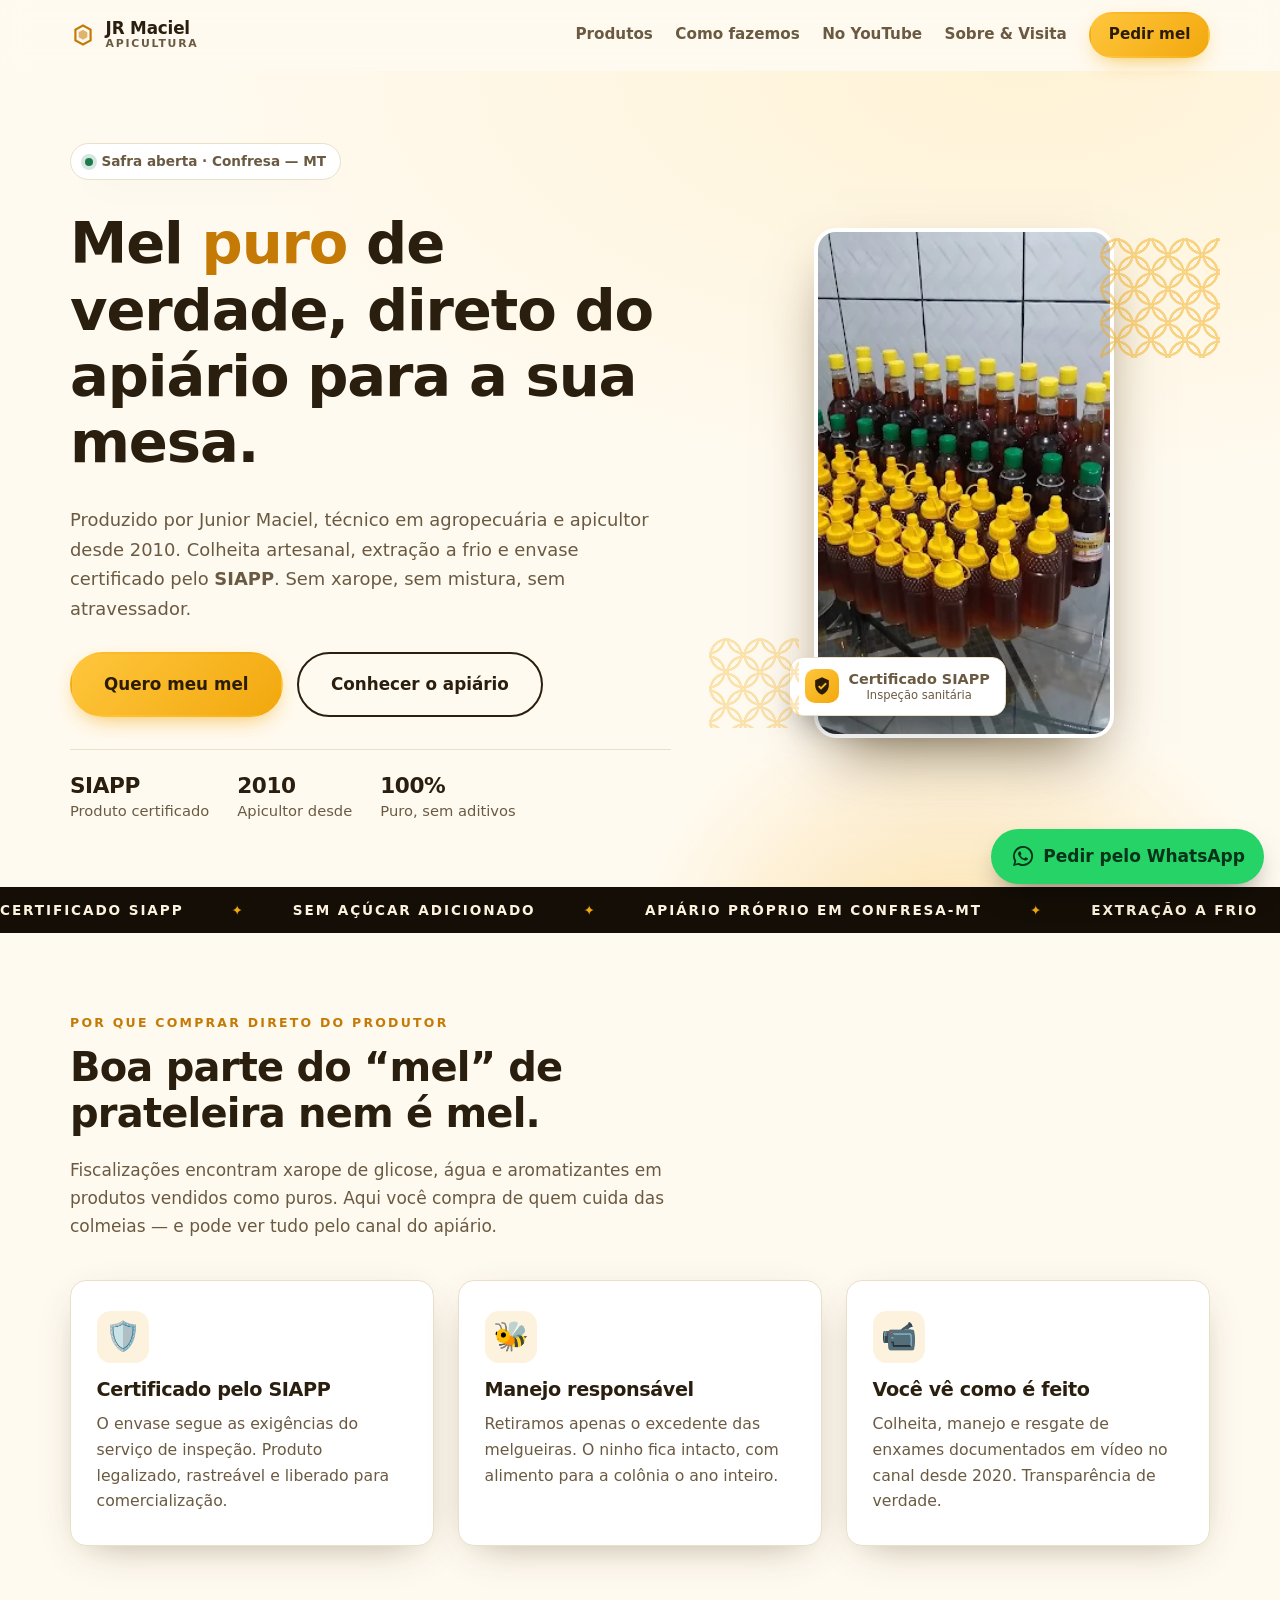
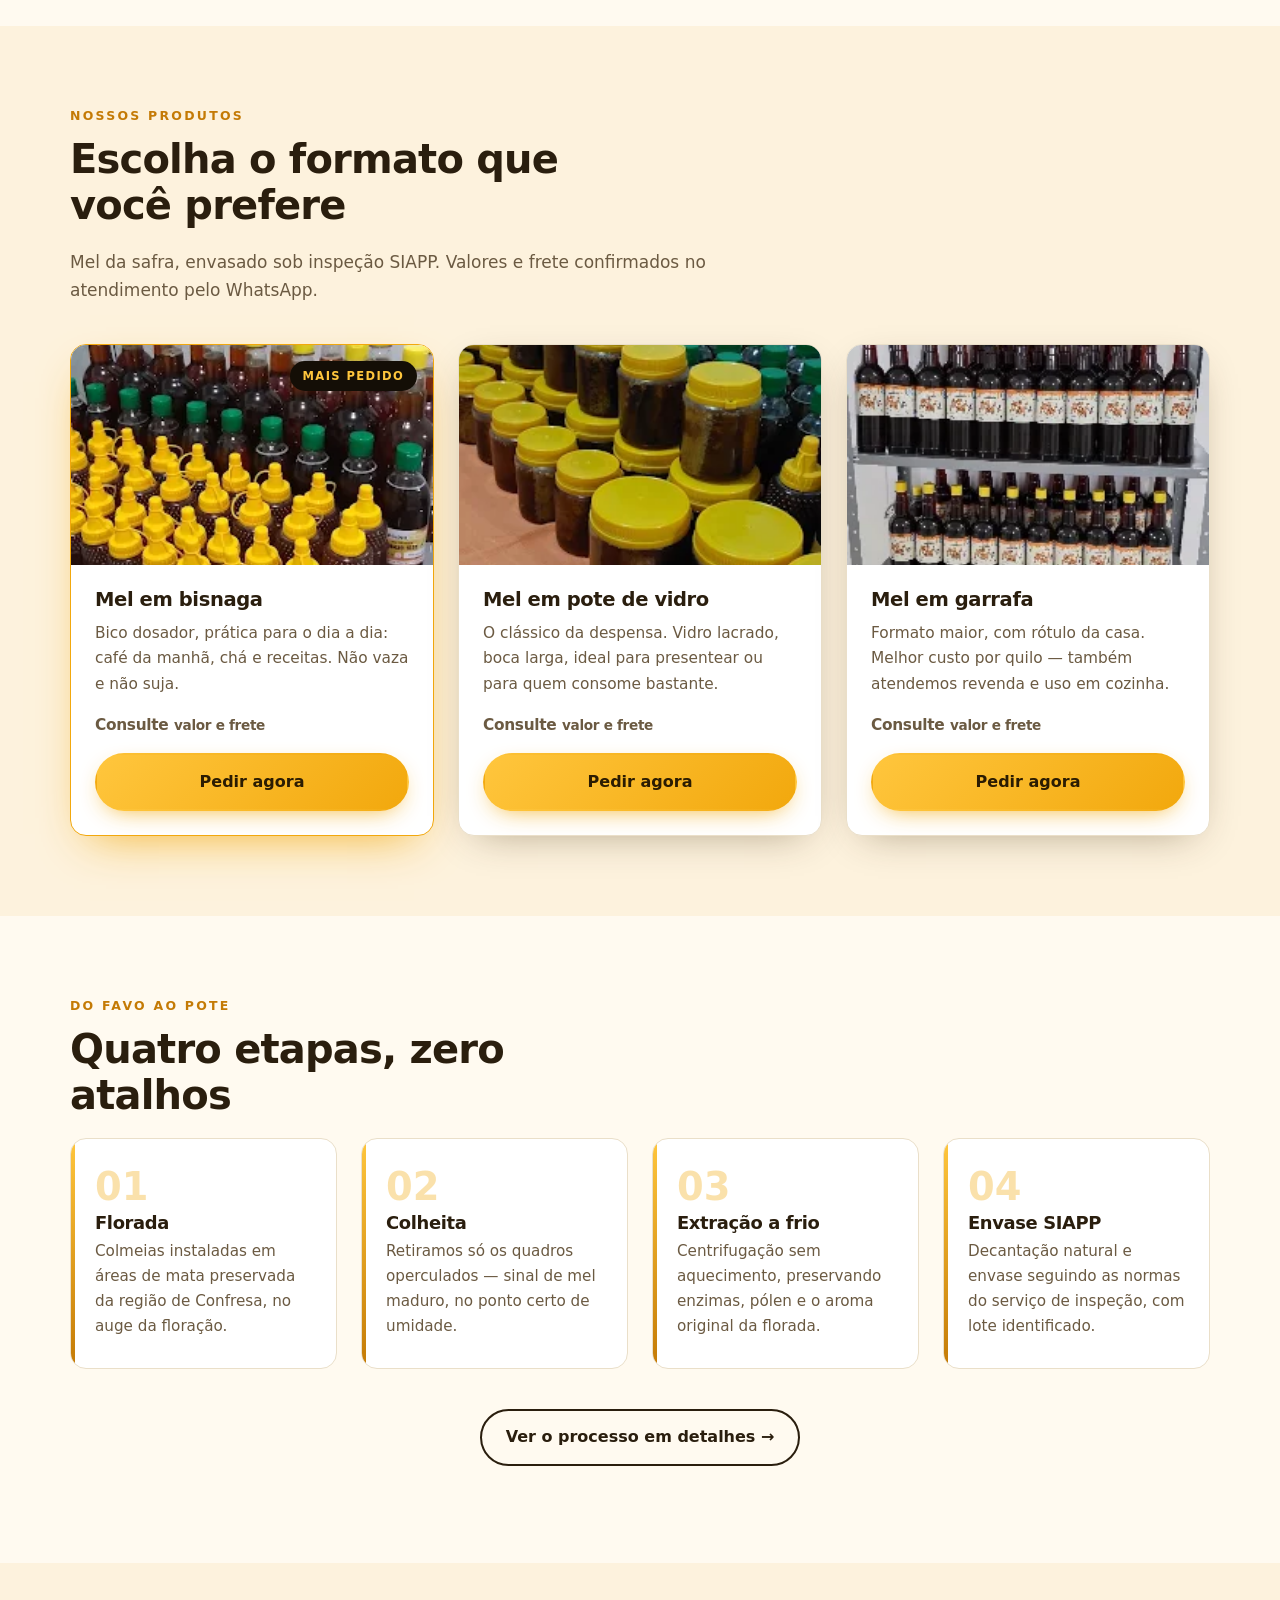
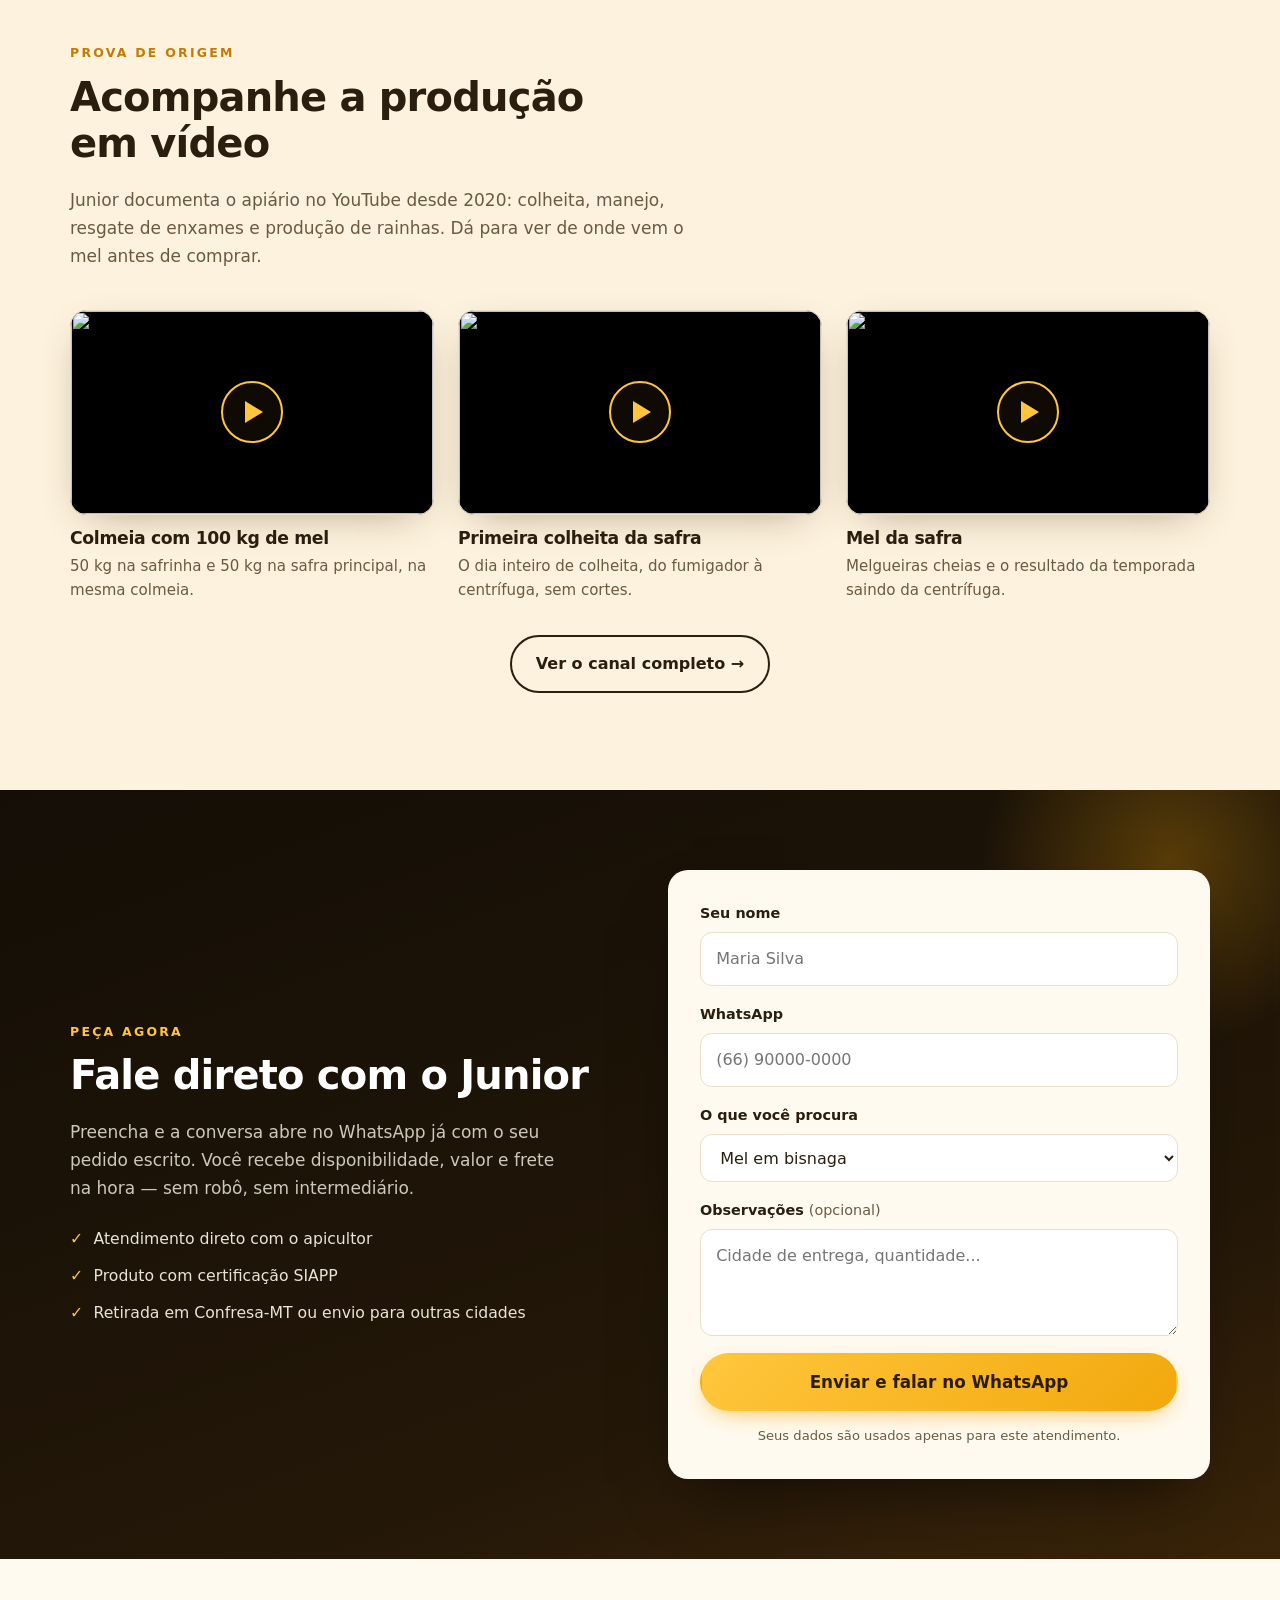
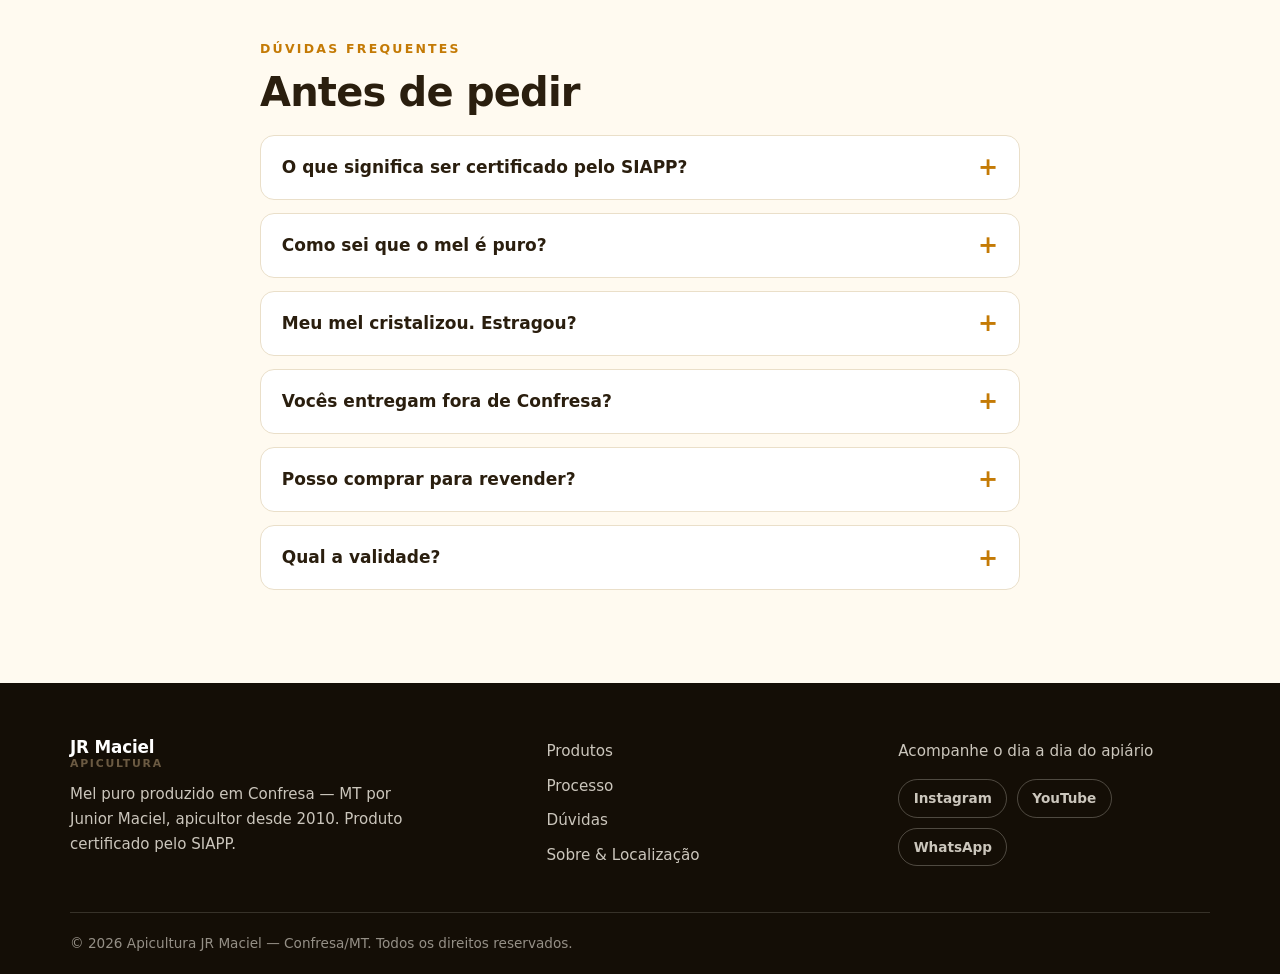
==== commit ccd0e666: "Conteudo real do apiario: Junior Maciel, Confresa-MT, certificacao SIAPP Fotos reais do apiario e do" ====
--- a/index.html
+++ b/index.html
@@ -274,7 +274,7 @@
       <div class="social">
         <a href="https://www.instagram.com/apiculturajrmaciel/" target="_blank" rel="noopener">Instagram</a>
         <a href="https://www.youtube.com/@apiculturajrmaciel" target="_blank" rel="noopener">YouTube</a>
-        <a href="https://www.tiktok.com/@apiculturajrmaciel" target="_blank" rel="noopener">TikTok</a>
+        <a href="https://wa.me/" data-wpp target="_blank" rel="noopener">WhatsApp</a>
       </div>
     </div>
   </div>
--- a/styles.css
+++ b/styles.css
@@ -298,6 +298,7 @@
 .rede__ico{width:48px;height:48px;border-radius:14px;display:grid;place-items:center;color:#fff;flex:0 0 auto}
 .rede--ig .rede__ico{background:linear-gradient(45deg,#f9ce34,#ee2a7b,#6228d7)}
 .rede--tt .rede__ico{background:#111}
+.rede--wa .rede__ico{background:#25d366}
 .rede--yt .rede__ico{background:#ff0033}
 .rede__txt{display:flex;flex-direction:column;line-height:1.3}
 .rede__txt b{font-size:1.02rem}
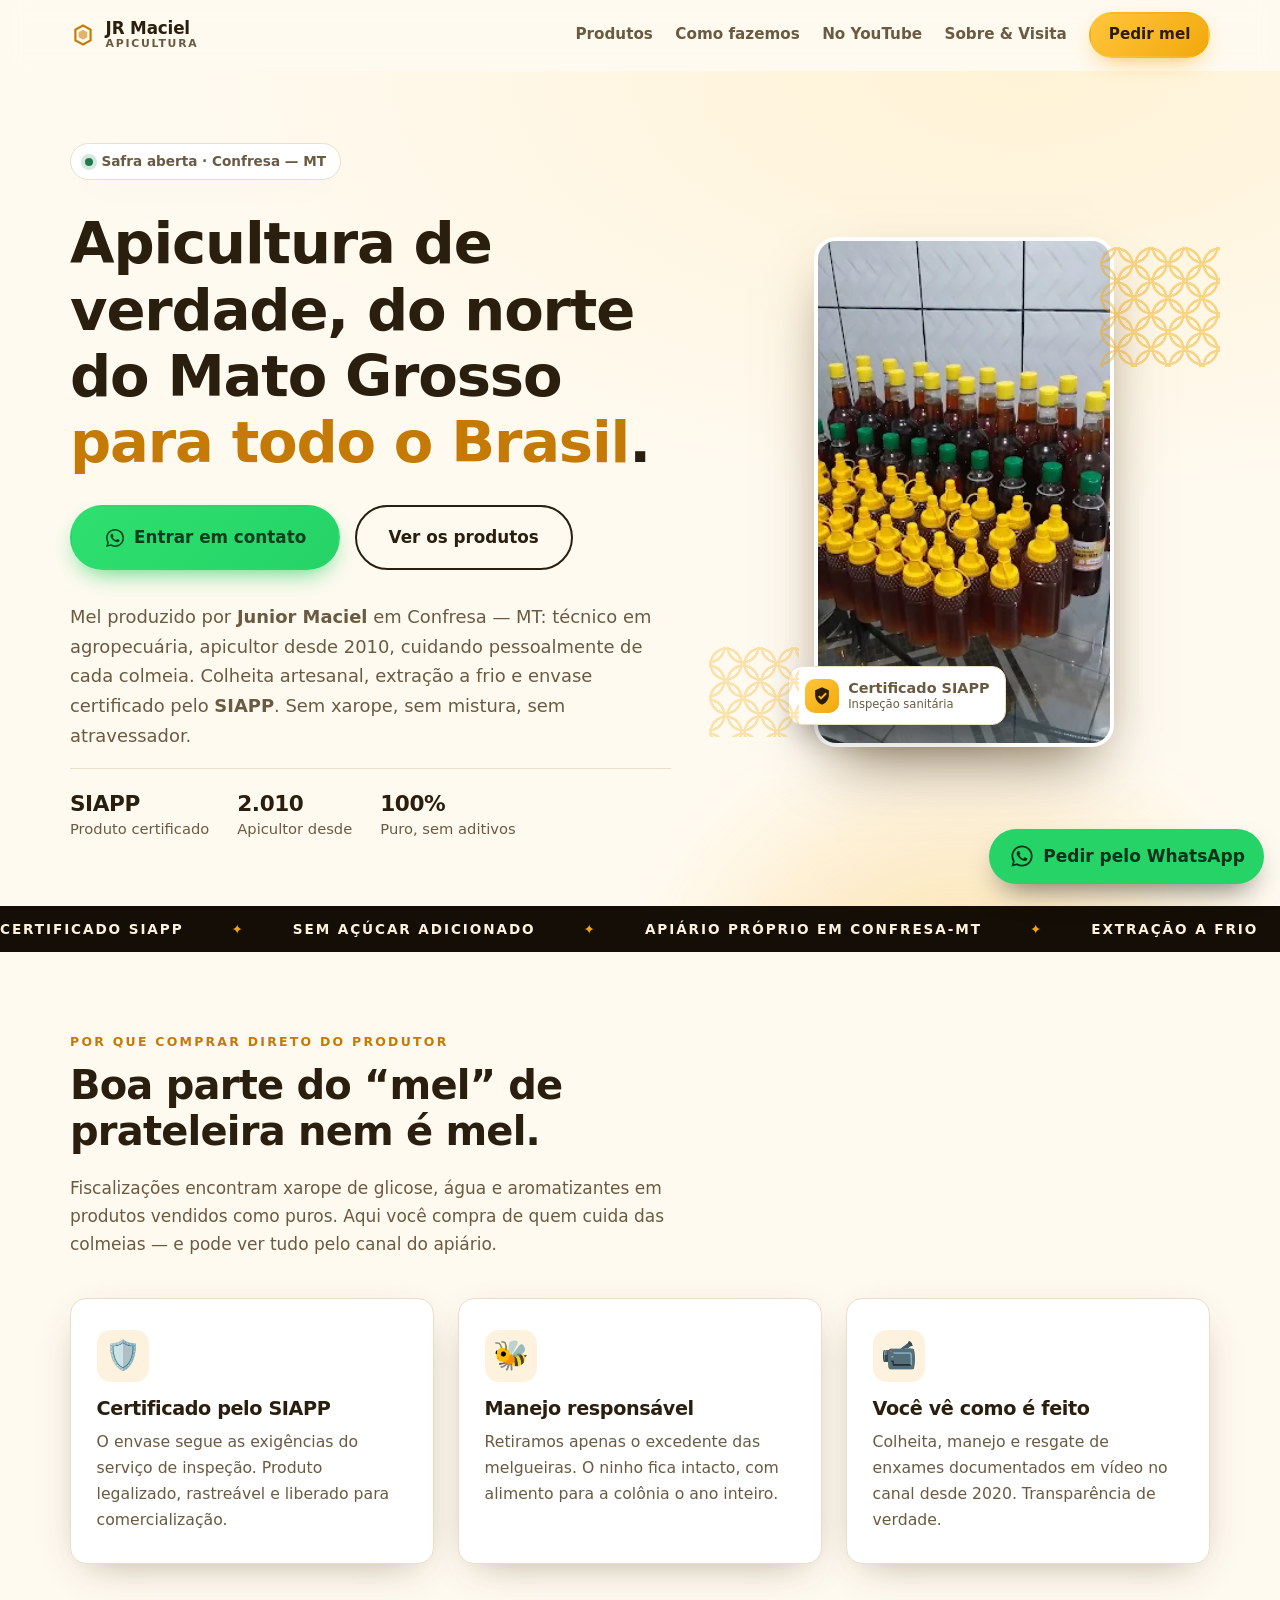
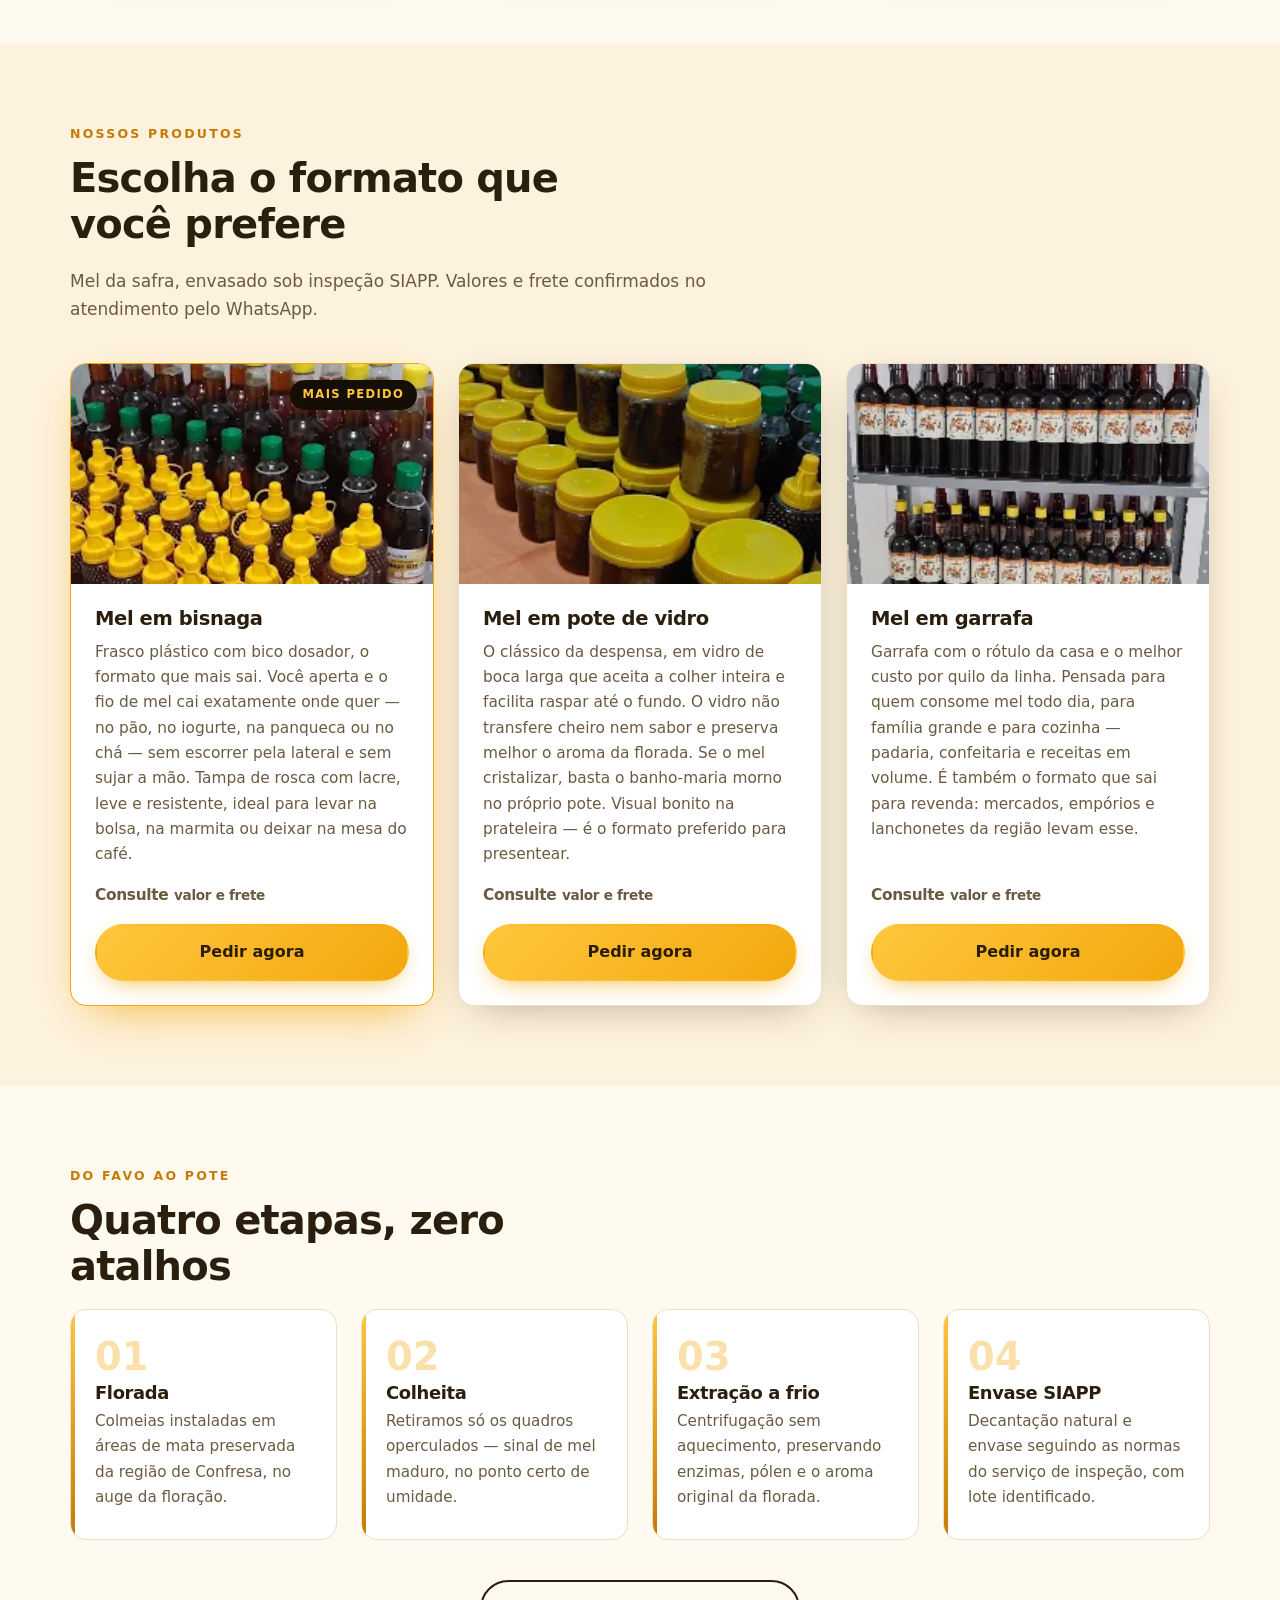
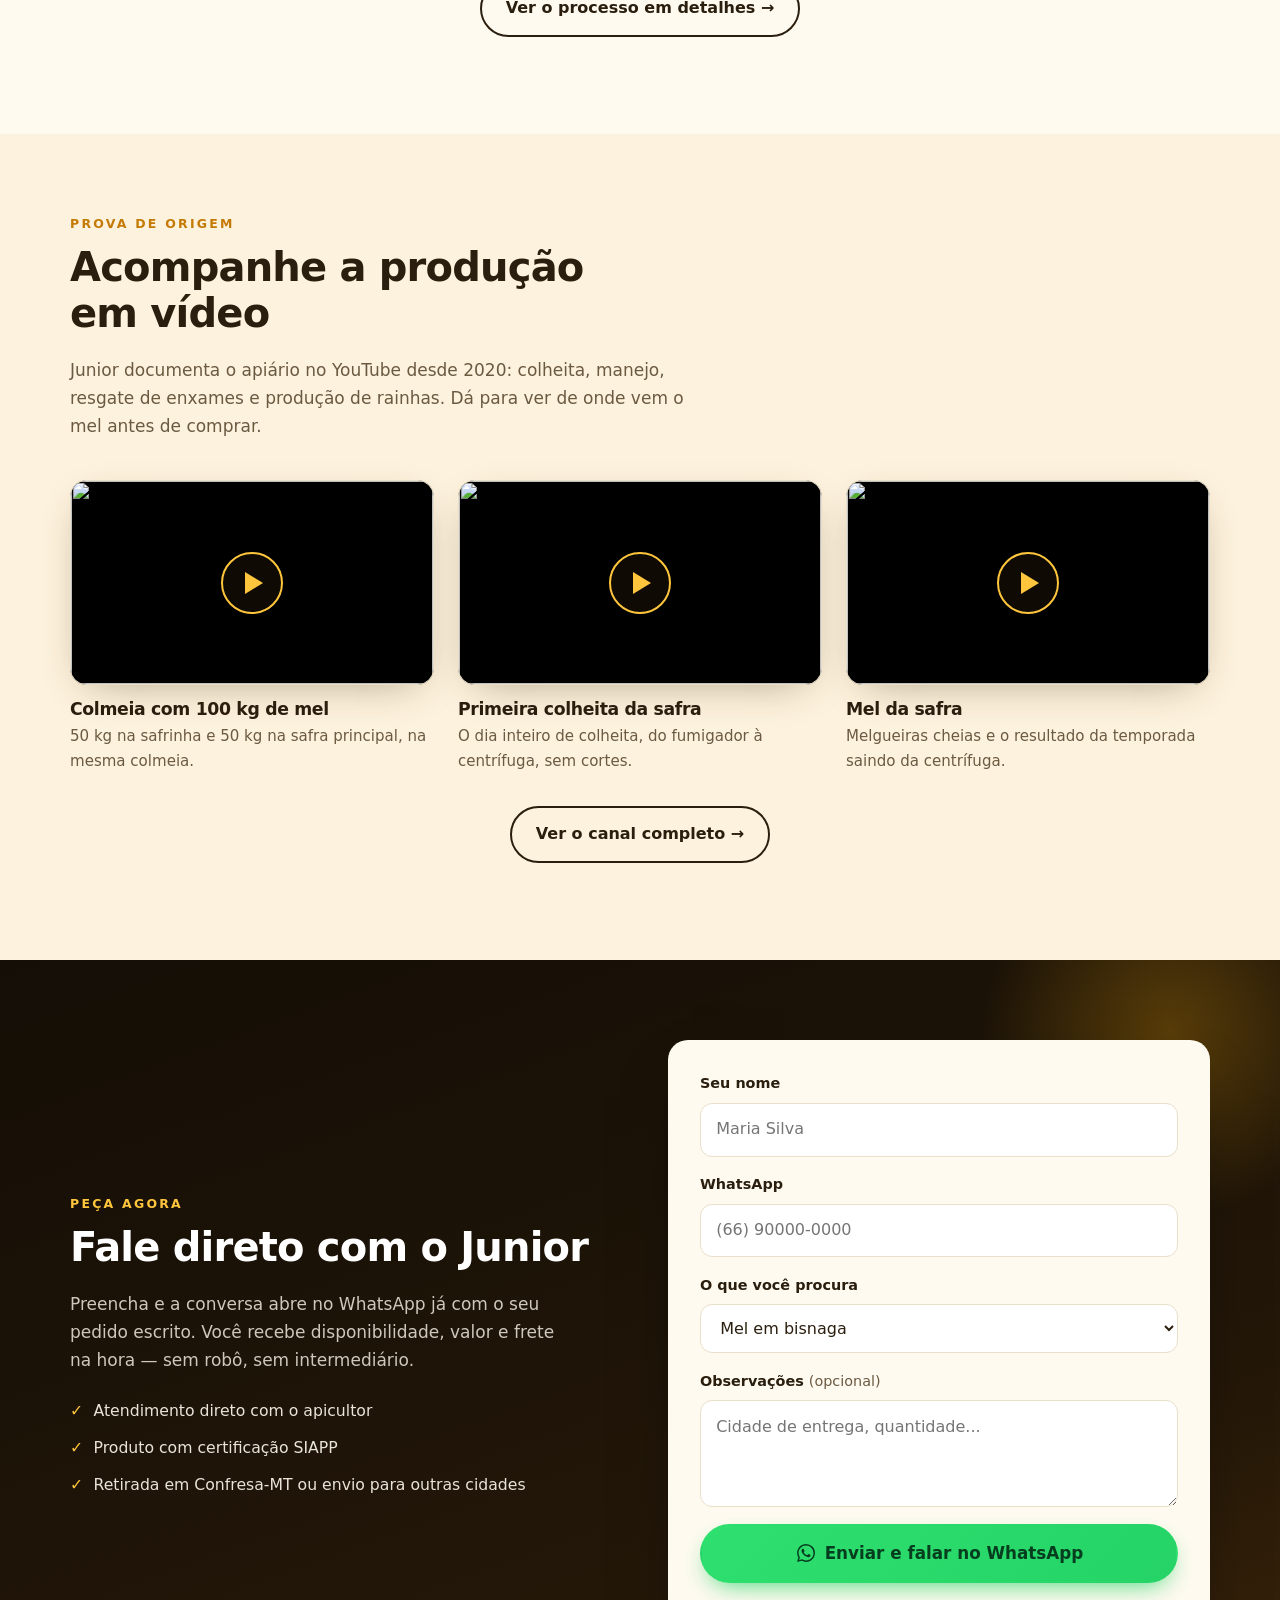
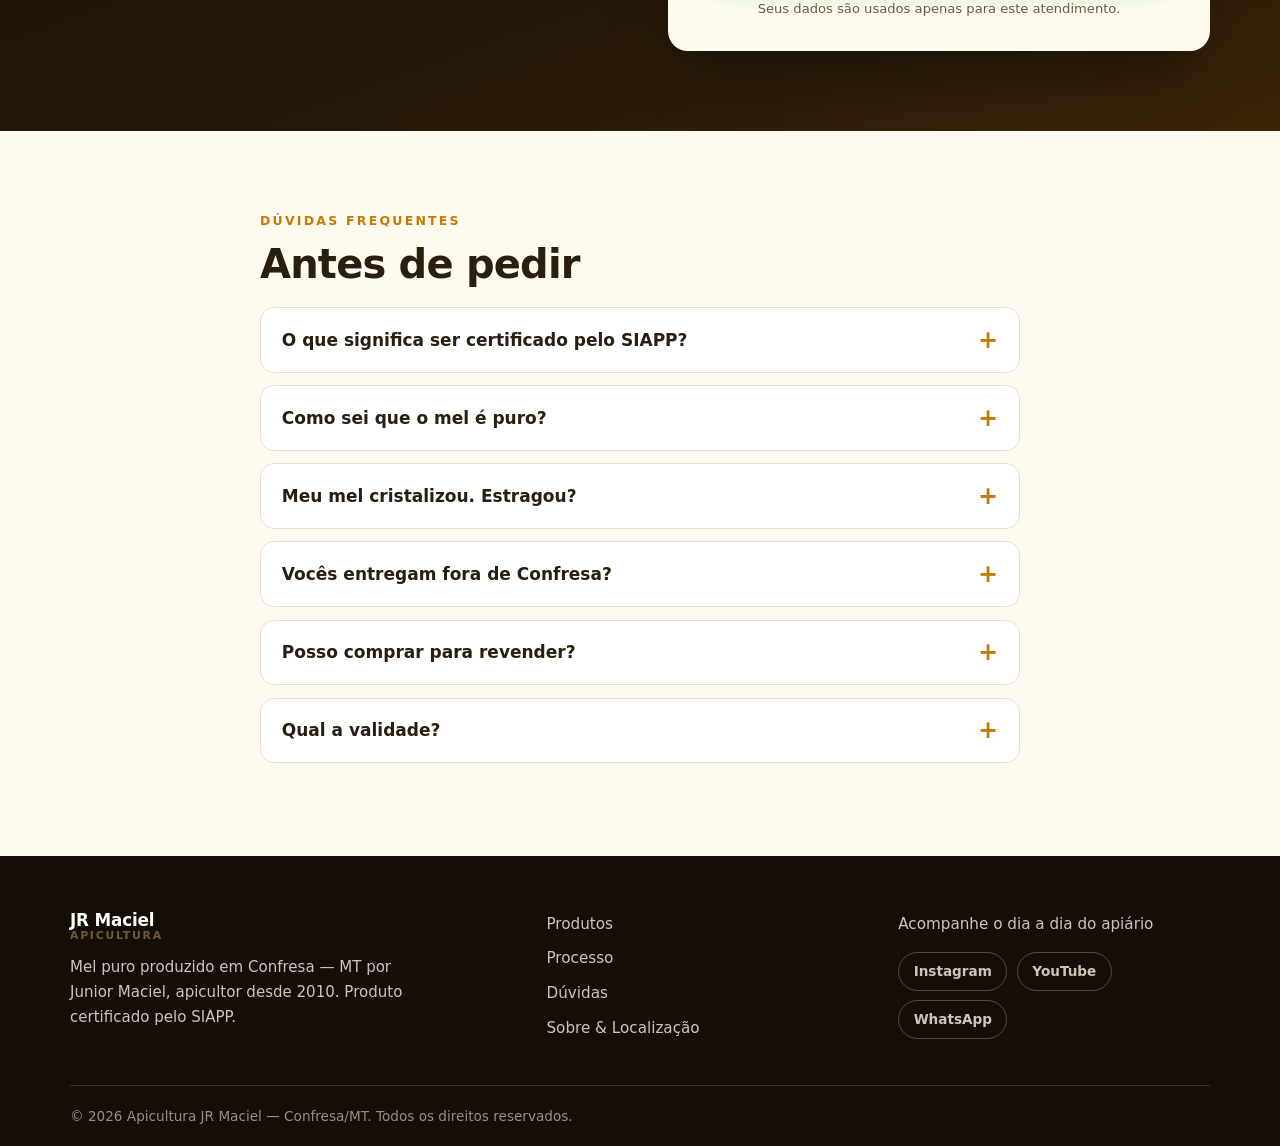
==== commit dbd0ded2: "WhatsApp real, galeria com lightbox e mais interatividade Numero 66 98439-1028 ativo em todos os bot" ====
--- a/index.html
+++ b/index.html
@@ -50,22 +50,22 @@
     <div class="wrap hero__in">
       <div class="hero__copy">
         <p class="eyebrow"><span class="dot"></span> Safra aberta &middot; Confresa &mdash; MT</p>
-        <h1>Mel <em>puro</em> de verdade, direto do apiário para a sua mesa.</h1>
-        <p class="lead">Produzido por Junior Maciel, técnico em agropecuária e apicultor desde 2010. Colheita artesanal, extração a frio e envase certificado pelo <strong>SIAPP</strong>. Sem xarope, sem mistura, sem atravessador.</p>
+        <h1>Apicultura de verdade, do norte do Mato Grosso <em>para todo o Brasil</em>.</h1>
         <div class="hero__cta">
-          <a class="btn btn--primary btn--lg" href="#pedido" data-cta="hero">Quero meu mel</a>
-          <a class="btn btn--ghost btn--lg" href="/sobre.html">Conhecer o apiário</a>
-        </div>
+          <a class="btn btn--wpp btn--lg" data-wpp="Olá, JR Maciel! Vim pelo site e quero falar sobre o mel." target="_blank" rel="noopener"><svg class="ico-wa" viewBox="0 0 32 32" width="22" height="22" aria-hidden="true"><path fill="currentColor" d="M16.04 3C8.86 3 3.03 8.83 3.03 16.01c0 2.29.6 4.53 1.75 6.5L3 29l6.65-1.74a12.94 12.94 0 0 0 6.39 1.67h.01c7.18 0 13.01-5.83 13.01-13.01 0-3.48-1.35-6.74-3.81-9.2A12.9 12.9 0 0 0 16.04 3Zm0 23.73h-.01a10.8 10.8 0 0 1-5.5-1.51l-.4-.23-4.09 1.07 1.09-3.99-.26-.41a10.76 10.76 0 0 1-1.65-5.75c0-5.96 4.86-10.81 10.83-10.81 2.89 0 5.6 1.13 7.64 3.17a10.73 10.73 0 0 1 3.17 7.65c0 5.96-4.86 10.81-10.82 10.81Zm5.94-8.1c-.33-.16-1.93-.95-2.22-1.06-.3-.11-.52-.16-.73.16-.22.33-.84 1.06-1.03 1.28-.19.22-.38.24-.7.08-.33-.16-1.38-.51-2.62-1.62-.97-.86-1.62-1.93-1.81-2.25-.19-.33-.02-.5.14-.66.15-.15.33-.38.49-.57.16-.19.22-.33.33-.55.11-.22.05-.41-.03-.57-.08-.16-.73-1.76-1-2.41-.26-.63-.53-.55-.73-.56l-.62-.01c-.22 0-.57.08-.86.41-.3.33-1.13 1.1-1.13 2.69s1.16 3.12 1.32 3.34c.16.22 2.28 3.48 5.52 4.88.77.33 1.37.53 1.84.68.77.25 1.48.21 2.03.13.62-.09 1.93-.79 2.2-1.55.27-.76.27-1.42.19-1.55-.08-.14-.3-.22-.62-.38Z"/></svg>Entrar em contato</a>
+          <a class="btn btn--ghost btn--lg" href="#produtos">Ver os produtos</a>
+        </div>
+        <p class="lead">Mel produzido por <strong>Junior Maciel</strong> em Confresa &mdash; MT: técnico em agropecuária, apicultor desde 2010, cuidando pessoalmente de cada colmeia. Colheita artesanal, extração a frio e envase certificado pelo <strong>SIAPP</strong>. Sem xarope, sem mistura, sem atravessador.</p>
         <ul class="hero__trust">
           <li><strong>SIAPP</strong>Produto certificado</li>
-          <li><strong>2010</strong>Apicultor desde</li>
-          <li><strong>100%</strong>Puro, sem aditivos</li>
+          <li><strong data-contar="2010">0</strong>Apicultor desde</li>
+          <li><strong data-contar="100" data-sufixo="%">0</strong>Puro, sem aditivos</li>
         </ul>
       </div>
 
-      <div class="hero__art">
+      <div class="hero__art" data-galeria>
         <figure class="foto foto--hero">
-          <img src="/img/bisnagas-mel.webp" alt="Bisnagas de mel puro da Apicultura JR Maciel, com tampas amarelas e verdes, prontas para entrega" width="247" height="509" fetchpriority="high" decoding="async">
+          <img src="/img/bisnagas-mel.webp" alt="Dezenas de bisnagas de mel da Apicultura JR Maciel enfileiradas sobre bancada de vidro, o mel âmbar visível através do plástico transparente, com tampas dosadoras amarelas e verdes" width="247" height="509" fetchpriority="high" decoding="async">
           <figcaption class="selo">
             <span class="selo__ico" aria-hidden="true">
               <svg viewBox="0 0 24 24" width="20" height="20"><path fill="currentColor" d="M12 1.5 3.8 5v6.2c0 5 3.5 9.7 8.2 11.3 4.7-1.6 8.2-6.3 8.2-11.3V5L12 1.5Zm-1.2 15-3.6-3.6 1.6-1.6 2 2 5.4-5.4 1.6 1.6-7 7Z"/></svg>
@@ -113,31 +113,31 @@
       <p class="kicker">Nossos produtos</p>
       <h2 class="h2">Escolha o formato que você prefere</h2>
       <p class="sec__sub">Mel da safra, envasado sob inspeção SIAPP. Valores e frete confirmados no atendimento pelo WhatsApp.</p>
-      <div class="grid grid--3 prods">
+      <div class="grid grid--3 prods" data-galeria>
         <article class="prod prod--hot reveal">
           <span class="prod__tag">Mais pedido</span>
-          <div class="prod__img"><img src="/img/bisnagas-mel.webp" alt="Bisnagas plásticas de mel com bico dosador, tampas amarelas e verdes" loading="lazy" width="247" height="509"></div>
+          <div class="prod__img"><img src="/img/bisnagas-mel.webp" alt="Bisnagas de mel prontas para entrega, o líquido âmbar-escuro preenchendo cada frasco até o ombro, tampas dosadoras amarelas e verdes alinhadas" loading="lazy" width="247" height="509"></div>
           <div class="prod__body">
             <h3>Mel em bisnaga</h3>
-            <p>Bico dosador, prática para o dia a dia: café da manhã, chá e receitas. Não vaza e não suja.</p>
+            <p>Frasco plástico com bico dosador, o formato que mais sai. Você aperta e o fio de mel cai exatamente onde quer &mdash; no pão, no iogurte, na panqueca ou no chá &mdash; sem escorrer pela lateral e sem sujar a mão. Tampa de rosca com lacre, leve e resistente, ideal para levar na bolsa, na marmita ou deixar na mesa do café.</p>
             <p class="prod__price"><span>Consulte</span><small>valor e frete</small></p>
             <a class="btn btn--primary btn--full" href="#pedido" data-produto="Mel em bisnaga">Pedir agora</a>
           </div>
         </article>
         <article class="prod reveal">
-          <div class="prod__img"><img src="/img/potes-mel.webp" alt="Potes de vidro cheios de mel com tampas amarelas, enfileirados sobre a mesa" loading="lazy" width="229" height="509"></div>
+          <div class="prod__img"><img src="/img/potes-mel.webp" alt="Fileiras de potes de vidro de boca larga cheios de mel, tampas amarelas de rosca, dispostos sobre toalha clara na casa do mel" loading="lazy" width="229" height="509"></div>
           <div class="prod__body">
             <h3>Mel em pote de vidro</h3>
-            <p>O clássico da despensa. Vidro lacrado, boca larga, ideal para presentear ou para quem consome bastante.</p>
+            <p>O clássico da despensa, em vidro de boca larga que aceita a colher inteira e facilita raspar até o fundo. O vidro não transfere cheiro nem sabor e preserva melhor o aroma da florada. Se o mel cristalizar, basta o banho-maria morno no próprio pote. Visual bonito na prateleira &mdash; é o formato preferido para presentear.</p>
             <p class="prod__price"><span>Consulte</span><small>valor e frete</small></p>
             <a class="btn btn--primary btn--full" href="#pedido" data-produto="Mel em pote de vidro">Pedir agora</a>
           </div>
         </article>
         <article class="prod reveal">
-          <div class="prod__img"><img src="/img/prateleira-produtos.webp" alt="Prateleira com garrafas de mel rotuladas da Apicultura JR Maciel" loading="lazy" width="235" height="509"></div>
+          <div class="prod__img"><img src="/img/prateleira-produtos.webp" alt="Estante de aço com três prateleiras de garrafas de mel rotuladas da Apicultura JR Maciel, mel escuro contra a luz, e potes menores na prateleira de baixo" loading="lazy" width="235" height="509"></div>
           <div class="prod__body">
             <h3>Mel em garrafa</h3>
-            <p>Formato maior, com rótulo da casa. Melhor custo por quilo — também atendemos revenda e uso em cozinha.</p>
+            <p>Garrafa com o rótulo da casa e o melhor custo por quilo da linha. Pensada para quem consome mel todo dia, para família grande e para cozinha &mdash; padaria, confeitaria e receitas em volume. É também o formato que sai para revenda: mercados, empórios e lanchonetes da região levam esse.</p>
             <p class="prod__price"><span>Consulte</span><small>valor e frete</small></p>
             <a class="btn btn--primary btn--full" href="#pedido" data-produto="Mel em garrafa">Pedir agora</a>
           </div>
@@ -233,7 +233,7 @@
           <label for="obs">Observações <span class="opt">(opcional)</span></label>
           <textarea id="obs" name="obs" rows="3" placeholder="Cidade de entrega, quantidade..."></textarea>
         </div>
-        <button class="btn btn--primary btn--lg btn--full" type="submit">Enviar e falar no WhatsApp</button>
+        <button class="btn btn--wpp btn--lg btn--full" type="submit"><svg class="ico-wa" viewBox="0 0 32 32" width="22" height="22" aria-hidden="true"><path fill="currentColor" d="M16.04 3C8.86 3 3.03 8.83 3.03 16.01c0 2.29.6 4.53 1.75 6.5L3 29l6.65-1.74a12.94 12.94 0 0 0 6.39 1.67h.01c7.18 0 13.01-5.83 13.01-13.01 0-3.48-1.35-6.74-3.81-9.2A12.9 12.9 0 0 0 16.04 3Zm0 23.73h-.01a10.8 10.8 0 0 1-5.5-1.51l-.4-.23-4.09 1.07 1.09-3.99-.26-.41a10.76 10.76 0 0 1-1.65-5.75c0-5.96 4.86-10.81 10.83-10.81 2.89 0 5.6 1.13 7.64 3.17a10.73 10.73 0 0 1 3.17 7.65c0 5.96-4.86 10.81-10.82 10.81Zm5.94-8.1c-.33-.16-1.93-.95-2.22-1.06-.3-.11-.52-.16-.73.16-.22.33-.84 1.06-1.03 1.28-.19.22-.38.24-.7.08-.33-.16-1.38-.51-2.62-1.62-.97-.86-1.62-1.93-1.81-2.25-.19-.33-.02-.5.14-.66.15-.15.33-.38.49-.57.16-.19.22-.33.33-.55.11-.22.05-.41-.03-.57-.08-.16-.73-1.76-1-2.41-.26-.63-.53-.55-.73-.56l-.62-.01c-.22 0-.57.08-.86.41-.3.33-1.13 1.1-1.13 2.69s1.16 3.12 1.32 3.34c.16.22 2.28 3.48 5.52 4.88.77.33 1.37.53 1.84.68.77.25 1.48.21 2.03.13.62-.09 1.93-.79 2.2-1.55.27-.76.27-1.42.19-1.55-.08-.14-.3-.22-.62-.38Z"/></svg>Enviar e falar no WhatsApp</button>
         <p class="form__note">Seus dados são usados apenas para este atendimento.</p>
         <p class="form__ok" id="formOk" role="status" hidden>Tudo certo, <b id="okName"></b>! Abrimos o WhatsApp com seu pedido. Se não abrir, <a id="okLink" href="#" target="_blank" rel="noopener">clique aqui</a>.</p>
       </form>
@@ -282,7 +282,7 @@
 </footer>
 
 <a class="wpp" href="#pedido" data-cta="float" aria-label="Falar no WhatsApp">
-  <svg viewBox="0 0 24 24" width="24" height="24" aria-hidden="true"><path fill="currentColor" d="M12 2a10 10 0 0 0-8.6 15.05L2 22l5.1-1.33A10 10 0 1 0 12 2Zm0 18.2a8.2 8.2 0 0 1-4.18-1.14l-.3-.18-3.03.79.81-2.95-.2-.31A8.2 8.2 0 1 1 12 20.2Zm4.5-6.14c-.25-.13-1.46-.72-1.69-.8-.22-.08-.39-.13-.55.12-.16.25-.63.8-.77.96-.14.17-.28.19-.53.06-.25-.12-1.04-.38-1.98-1.22-.73-.65-1.23-1.46-1.37-1.7-.14-.25-.02-.38.11-.5.11-.11.25-.29.37-.43.12-.15.16-.25.25-.42.08-.17.04-.31-.02-.44-.06-.12-.55-1.34-.76-1.83-.2-.48-.4-.41-.55-.42h-.47c-.16 0-.42.06-.64.31-.22.25-.84.82-.84 2s.86 2.32.98 2.48c.12.17 1.7 2.6 4.12 3.64.58.25 1.03.4 1.38.51.58.18 1.1.16 1.52.1.46-.07 1.46-.6 1.66-1.18.21-.58.21-1.07.15-1.18-.06-.1-.22-.17-.47-.29Z"/></svg>
+  <svg class="ico-wa" viewBox="0 0 32 32" width="26" height="26" aria-hidden="true"><path fill="currentColor" d="M16.04 3C8.86 3 3.03 8.83 3.03 16.01c0 2.29.6 4.53 1.75 6.5L3 29l6.65-1.74a12.94 12.94 0 0 0 6.39 1.67h.01c7.18 0 13.01-5.83 13.01-13.01 0-3.48-1.35-6.74-3.81-9.2A12.9 12.9 0 0 0 16.04 3Zm0 23.73h-.01a10.8 10.8 0 0 1-5.5-1.51l-.4-.23-4.09 1.07 1.09-3.99-.26-.41a10.76 10.76 0 0 1-1.65-5.75c0-5.96 4.86-10.81 10.83-10.81 2.89 0 5.6 1.13 7.64 3.17a10.73 10.73 0 0 1 3.17 7.65c0 5.96-4.86 10.81-10.82 10.81Zm5.94-8.1c-.33-.16-1.93-.95-2.22-1.06-.3-.11-.52-.16-.73.16-.22.33-.84 1.06-1.03 1.28-.19.22-.38.24-.7.08-.33-.16-1.38-.51-2.62-1.62-.97-.86-1.62-1.93-1.81-2.25-.19-.33-.02-.5.14-.66.15-.15.33-.38.49-.57.16-.19.22-.33.33-.55.11-.22.05-.41-.03-.57-.08-.16-.73-1.76-1-2.41-.26-.63-.53-.55-.73-.56l-.62-.01c-.22 0-.57.08-.86.41-.3.33-1.13 1.1-1.13 2.69s1.16 3.12 1.32 3.34c.16.22 2.28 3.48 5.52 4.88.77.33 1.37.53 1.84.68.77.25 1.48.21 2.03.13.62-.09 1.93-.79 2.2-1.55.27-.76.27-1.42.19-1.55-.08-.14-.3-.22-.62-.38Z"/></svg>
   <span>Pedir pelo WhatsApp</span>
 </a>
 
--- a/styles.css
+++ b/styles.css
@@ -338,3 +338,83 @@
   .selo{left:auto;right:.5rem;bottom:-1rem}
   .preparo__fotos{grid-template-columns:1fr}
 }
+
+/* ===== interatividade ===== */
+/* botão WhatsApp */
+.btn--wpp{background:linear-gradient(135deg,#2ee06f,#25d366);color:#053d1e;box-shadow:0 10px 26px -10px rgba(37,211,102,.95)}
+.btn--wpp:hover{transform:translateY(-2px);box-shadow:0 16px 32px -10px rgba(37,211,102,1)}
+.ico-wa{flex:0 0 auto}
+
+/* barra de progresso de leitura */
+.progresso{position:fixed;top:0;left:0;right:0;height:3px;z-index:70;pointer-events:none;background:transparent}
+.progresso span{display:block;height:100%;width:0;background:linear-gradient(90deg,var(--mel-2),var(--mel-esc));transition:width .1s linear}
+
+/* link ativo no menu */
+.nav__links a.is-ativo{color:var(--mel-esc)}
+.nav__links a.is-ativo:not(.btn){position:relative}
+.nav__links a.is-ativo:not(.btn)::after{content:"";position:absolute;left:0;right:0;bottom:-6px;height:2px;background:var(--mel);border-radius:2px}
+
+/* voltar ao topo */
+.aotopo{position:fixed;right:1rem;bottom:5.2rem;z-index:59;width:44px;height:44px;border-radius:50%;border:1px solid var(--borda);
+  background:#fff;color:var(--texto);display:grid;place-items:center;cursor:pointer;opacity:0;transform:translateY(12px);
+  pointer-events:none;transition:opacity .25s,transform .25s,background .2s;box-shadow:0 12px 26px -12px rgba(0,0,0,.55)}
+.aotopo.is-on{opacity:1;transform:none;pointer-events:auto}
+.aotopo:hover{background:var(--mel-2)}
+
+/* hero com inclinação */
+.foto--hero{transition:transform .25s ease-out;will-change:transform}
+.hero__art{perspective:900px}
+
+/* fotos ampliáveis */
+.ampliavel{cursor:zoom-in;position:relative}
+.ampliavel img{transition:transform .35s,box-shadow .35s}
+.ampliavel:hover img{transform:translateY(-4px)}
+.ampliavel::after{content:"⤢";position:absolute;top:.8rem;right:.8rem;width:34px;height:34px;border-radius:50%;
+  background:rgba(20,14,6,.75);color:var(--mel-2);display:grid;place-items:center;font-size:1rem;
+  opacity:0;transition:opacity .25s;pointer-events:none}
+.ampliavel:hover::after,.ampliavel:focus-visible::after{opacity:1}
+.prod .ampliavel::after{top:.8rem;right:.8rem}
+
+/* lightbox */
+body.trava{overflow:hidden}
+.lightbox{position:fixed;inset:0;z-index:100;background:rgba(12,8,3,.94);display:grid;
+  grid-template-columns:auto 1fr auto;align-items:center;gap:1rem;padding:1.5rem;animation:apaga .25s ease}
+@keyframes apaga{from{opacity:0}to{opacity:1}}
+.lightbox[hidden]{display:none}
+.lightbox__fig{margin:0;display:grid;place-items:center;gap:1rem;max-height:90vh;min-width:0}
+.lightbox__fig img{max-width:min(100%,720px);max-height:66vh;width:auto;border-radius:16px;border:3px solid rgba(255,255,255,.9);
+  box-shadow:0 30px 70px -20px rgba(0,0,0,.9);background:var(--escuro-2)}
+.lightbox__fig figcaption{color:rgba(255,250,240,.9);font-size:.95rem;text-align:center;max-width:62ch;line-height:1.6}
+.lightbox__x{position:absolute;top:1rem;right:1rem;width:44px;height:44px;border-radius:50%;border:1px solid rgba(255,255,255,.3);
+  background:rgba(255,255,255,.1);color:#fff;font-size:1.7rem;line-height:1;cursor:pointer;display:grid;place-items:center}
+.lightbox__nav{width:52px;height:52px;border-radius:50%;border:1px solid rgba(255,255,255,.3);background:rgba(255,255,255,.1);
+  color:#fff;font-size:2rem;line-height:1;cursor:pointer;display:grid;place-items:center;flex:0 0 auto}
+.lightbox__x:hover,.lightbox__nav:hover{background:var(--mel);color:#2b1c02;border-color:var(--mel)}
+.lightbox__contador{position:absolute;bottom:1.2rem;left:50%;transform:translateX(-50%);color:rgba(255,250,240,.7);
+  font-size:.85rem;letter-spacing:.14em;font-weight:600}
+
+/* galeria da página sobre */
+.galeria{display:grid;grid-template-columns:repeat(auto-fit,minmax(200px,1fr));gap:1.5rem;align-items:start}
+.foto--g img{aspect-ratio:3/4;object-position:center 40%}
+.foto--g figcaption{text-align:left;font-size:.88rem;line-height:1.6}
+
+/* feedback do formulário */
+.pisca{animation:pisca 1.2s ease}
+@keyframes pisca{0%,100%{box-shadow:none}30%,70%{box-shadow:0 0 0 4px rgba(242,168,13,.45)}}
+.treme{animation:treme .4s}
+@keyframes treme{0%,100%{transform:translateX(0)}25%{transform:translateX(-7px)}75%{transform:translateX(7px)}}
+
+/* legendas de foto mais legíveis */
+.foto figcaption{line-height:1.6;text-align:left}
+.foto--hero figcaption.selo{text-align:left}
+
+@media (max-width:720px){
+  .lightbox{padding:1rem;gap:.4rem}
+  .lightbox__nav{width:42px;height:42px;font-size:1.6rem}
+  .lightbox__fig img{max-height:56vh}
+  .lightbox__fig figcaption{font-size:.85rem}
+  .aotopo{bottom:4.8rem;width:40px;height:40px}
+}
+@media (prefers-reduced-motion:reduce){
+  .foto--hero{transform:none!important}
+}
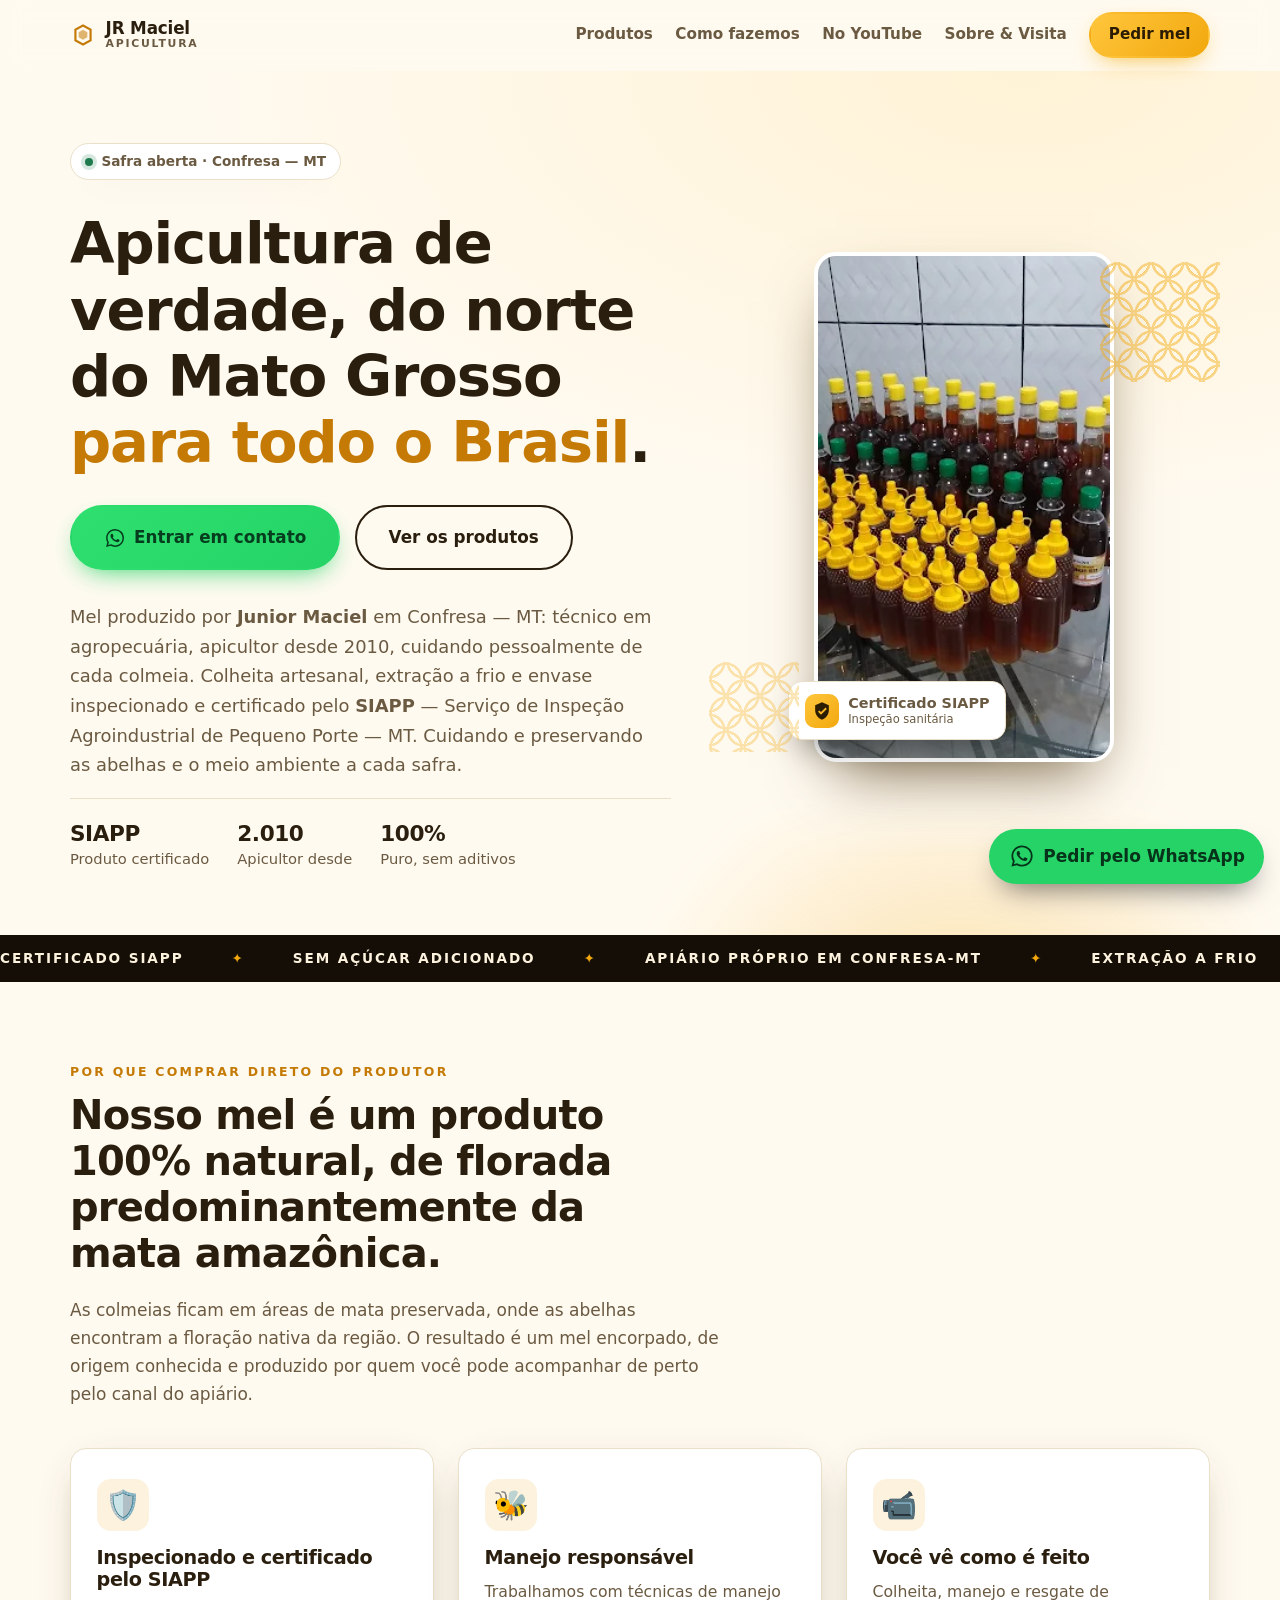
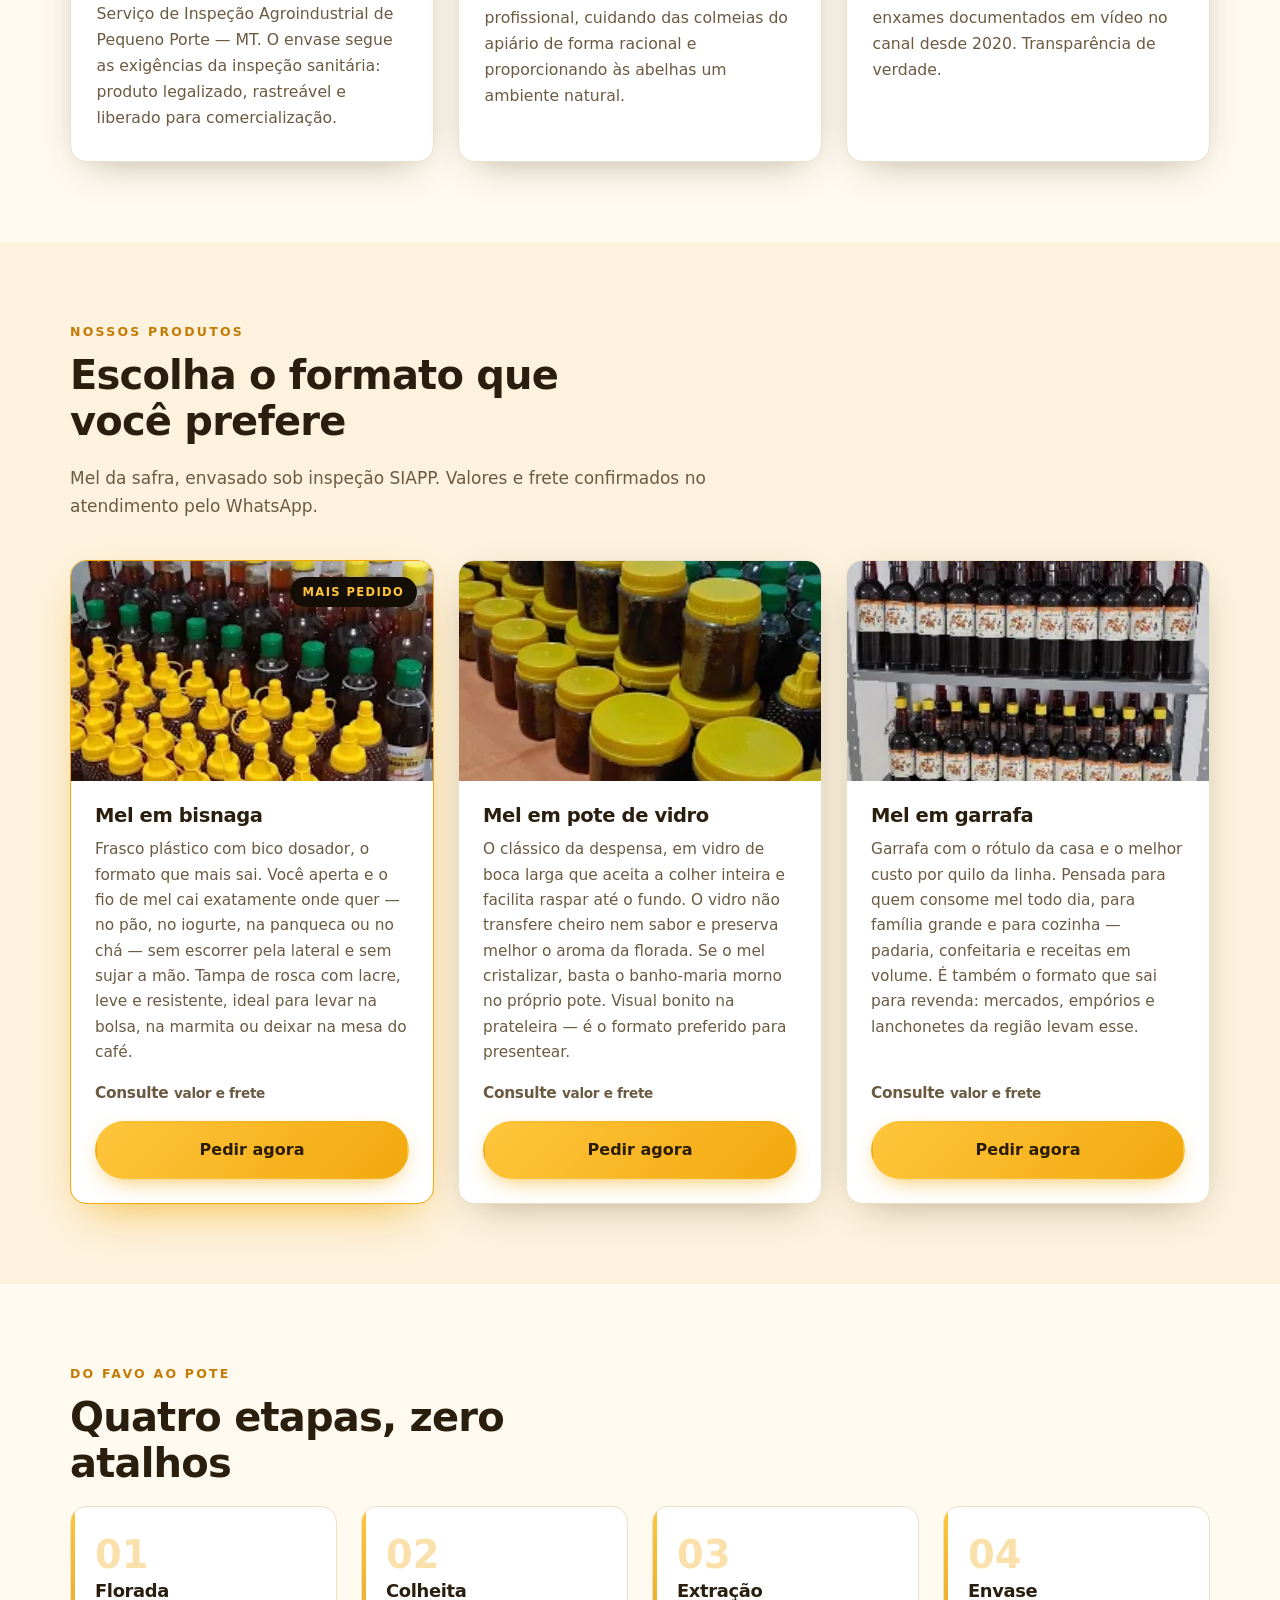
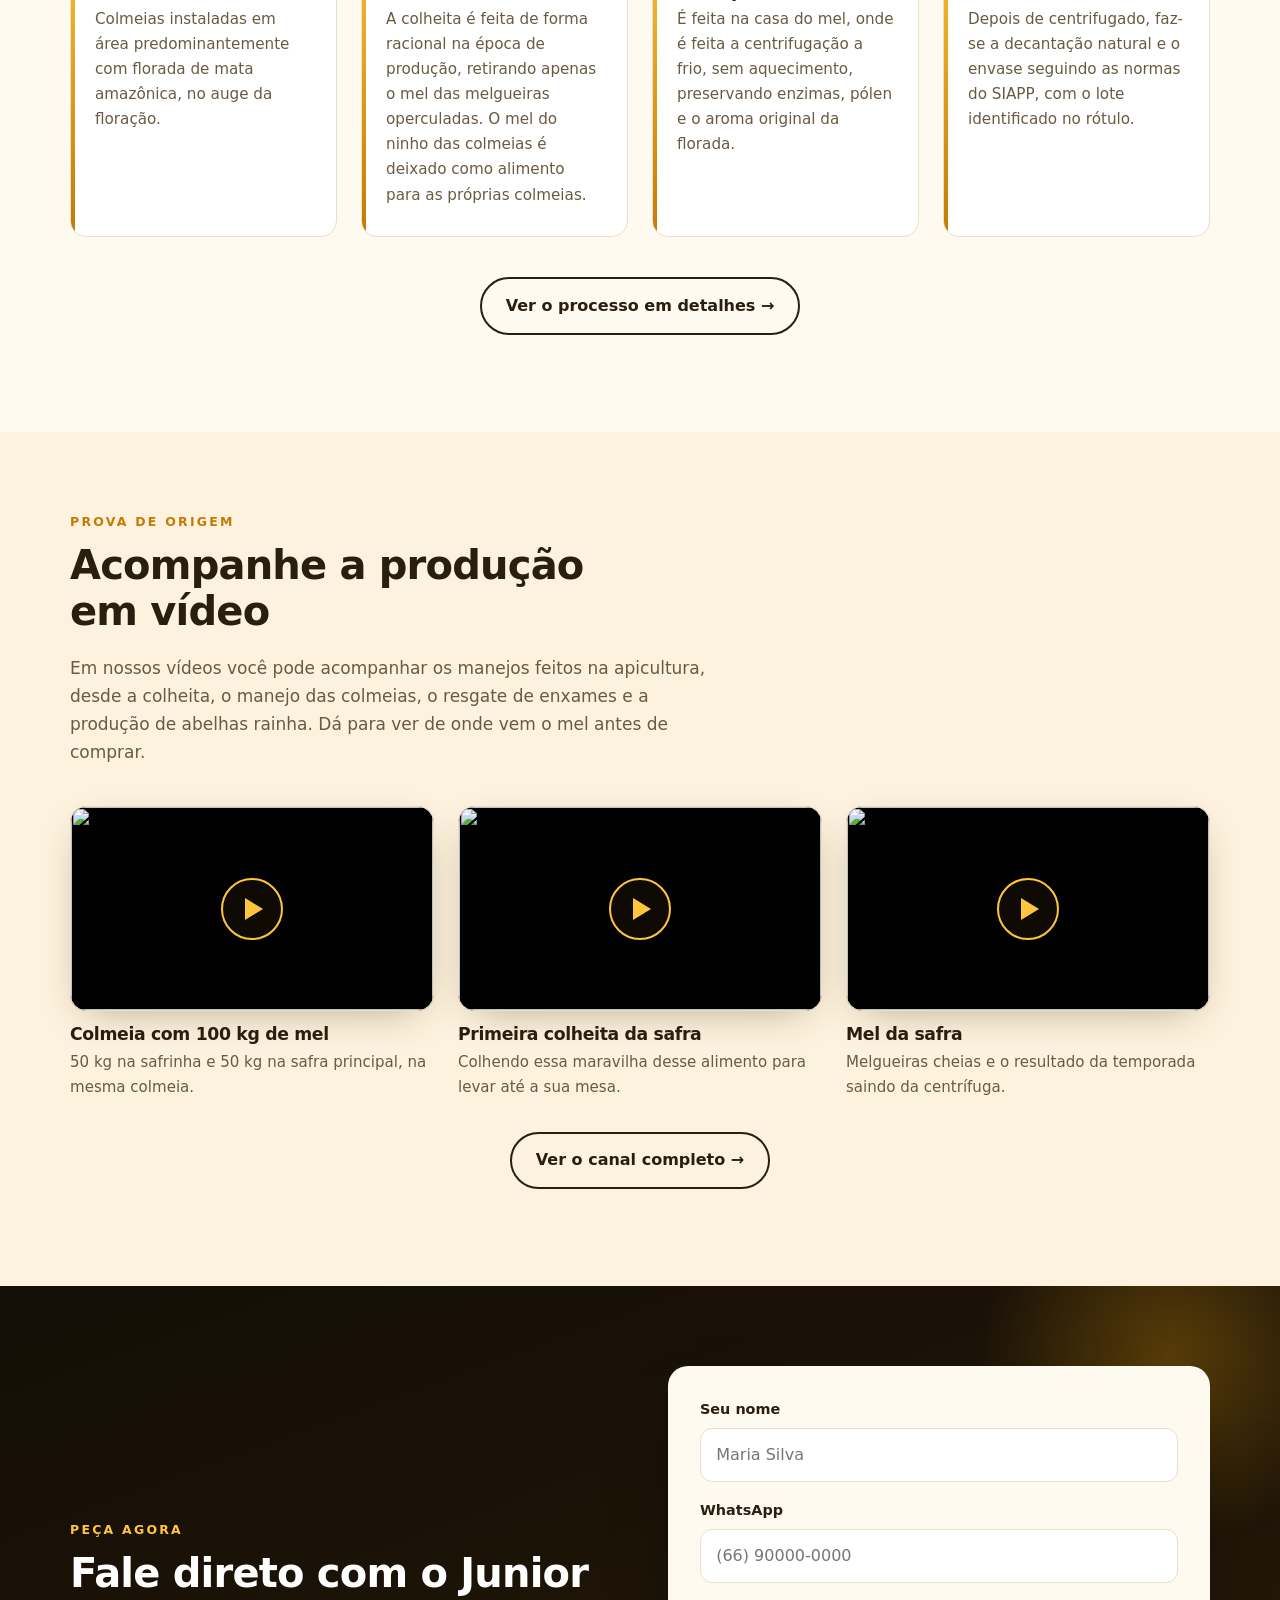
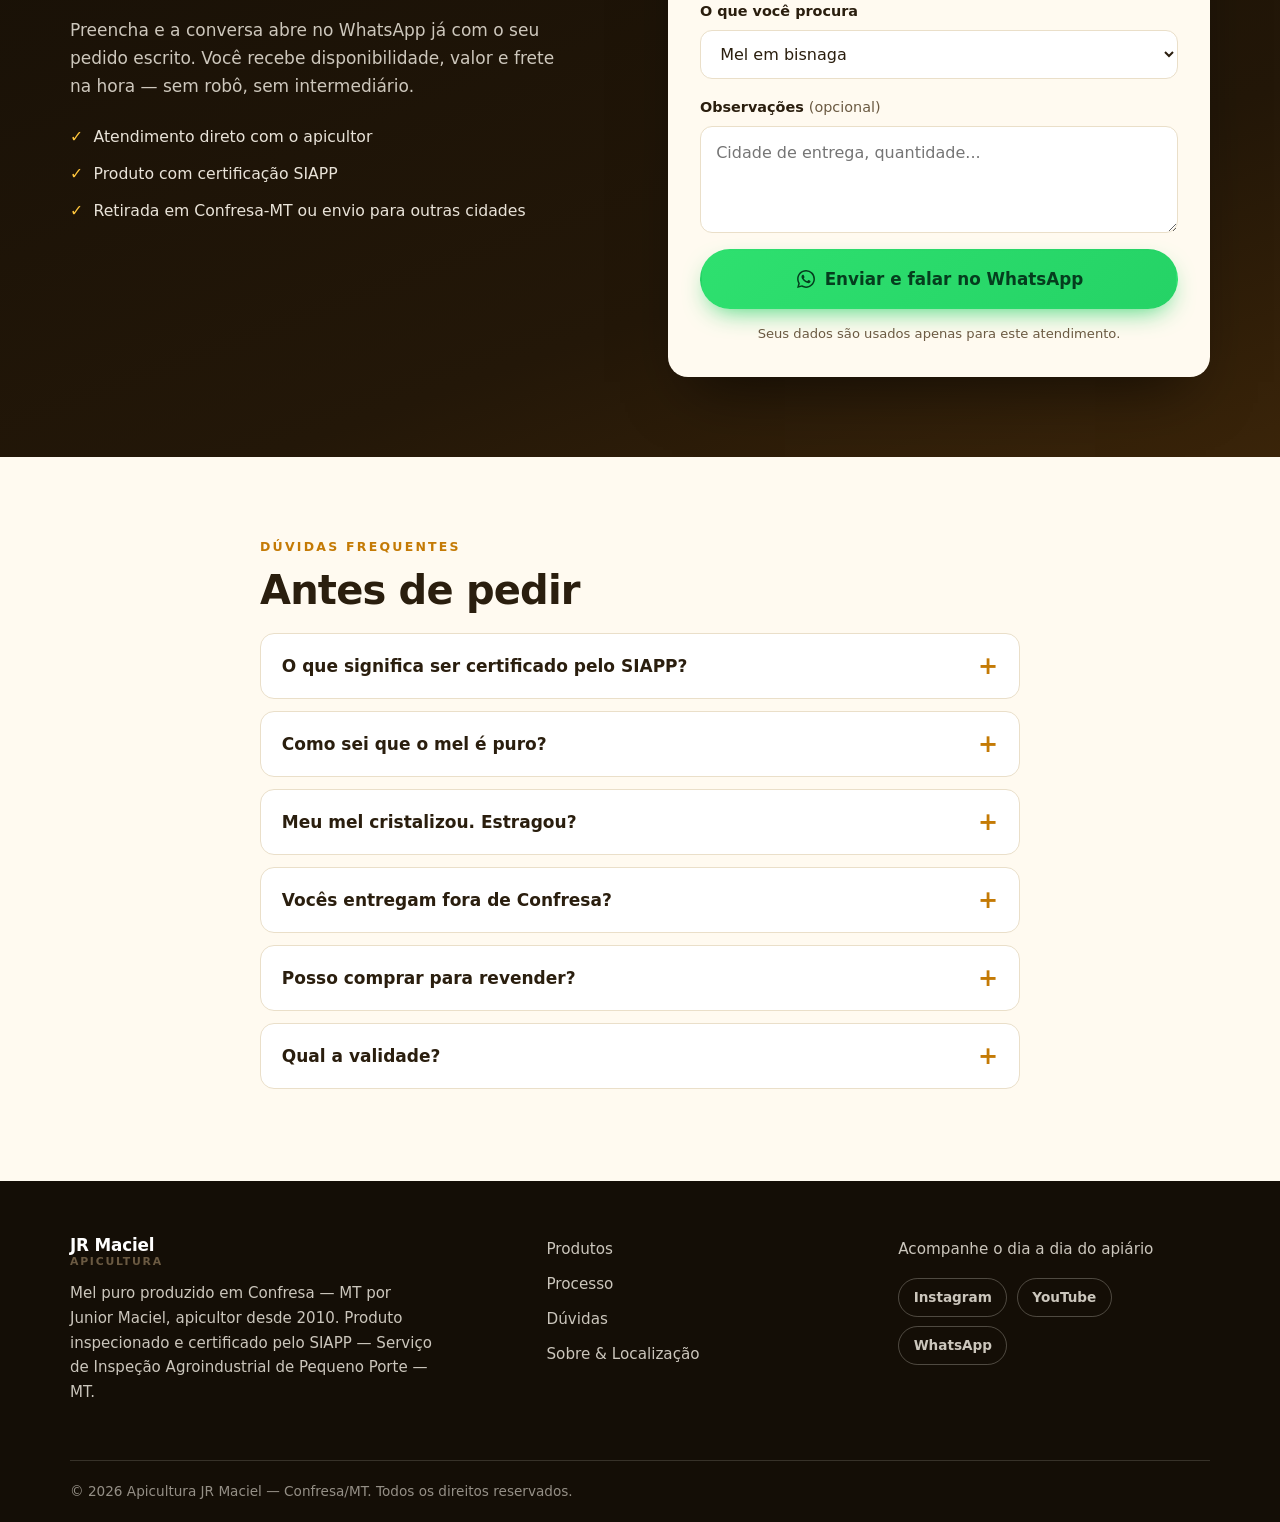
==== commit aa9c8573: "Ajustes textuais: SIAPP por extenso, florada amazonica e processo revisado Certificacao escrita por " ====
--- a/index.html
+++ b/index.html
@@ -55,7 +55,7 @@
           <a class="btn btn--wpp btn--lg" data-wpp="Olá, JR Maciel! Vim pelo site e quero falar sobre o mel." target="_blank" rel="noopener"><svg class="ico-wa" viewBox="0 0 32 32" width="22" height="22" aria-hidden="true"><path fill="currentColor" d="M16.04 3C8.86 3 3.03 8.83 3.03 16.01c0 2.29.6 4.53 1.75 6.5L3 29l6.65-1.74a12.94 12.94 0 0 0 6.39 1.67h.01c7.18 0 13.01-5.83 13.01-13.01 0-3.48-1.35-6.74-3.81-9.2A12.9 12.9 0 0 0 16.04 3Zm0 23.73h-.01a10.8 10.8 0 0 1-5.5-1.51l-.4-.23-4.09 1.07 1.09-3.99-.26-.41a10.76 10.76 0 0 1-1.65-5.75c0-5.96 4.86-10.81 10.83-10.81 2.89 0 5.6 1.13 7.64 3.17a10.73 10.73 0 0 1 3.17 7.65c0 5.96-4.86 10.81-10.82 10.81Zm5.94-8.1c-.33-.16-1.93-.95-2.22-1.06-.3-.11-.52-.16-.73.16-.22.33-.84 1.06-1.03 1.28-.19.22-.38.24-.7.08-.33-.16-1.38-.51-2.62-1.62-.97-.86-1.62-1.93-1.81-2.25-.19-.33-.02-.5.14-.66.15-.15.33-.38.49-.57.16-.19.22-.33.33-.55.11-.22.05-.41-.03-.57-.08-.16-.73-1.76-1-2.41-.26-.63-.53-.55-.73-.56l-.62-.01c-.22 0-.57.08-.86.41-.3.33-1.13 1.1-1.13 2.69s1.16 3.12 1.32 3.34c.16.22 2.28 3.48 5.52 4.88.77.33 1.37.53 1.84.68.77.25 1.48.21 2.03.13.62-.09 1.93-.79 2.2-1.55.27-.76.27-1.42.19-1.55-.08-.14-.3-.22-.62-.38Z"/></svg>Entrar em contato</a>
           <a class="btn btn--ghost btn--lg" href="#produtos">Ver os produtos</a>
         </div>
-        <p class="lead">Mel produzido por <strong>Junior Maciel</strong> em Confresa &mdash; MT: técnico em agropecuária, apicultor desde 2010, cuidando pessoalmente de cada colmeia. Colheita artesanal, extração a frio e envase certificado pelo <strong>SIAPP</strong>. Sem xarope, sem mistura, sem atravessador.</p>
+        <p class="lead">Mel produzido por <strong>Junior Maciel</strong> em Confresa &mdash; MT: técnico em agropecuária, apicultor desde 2010, cuidando pessoalmente de cada colmeia. Colheita artesanal, extração a frio e envase inspecionado e certificado pelo <strong>SIAPP</strong> — Serviço de Inspeção Agroindustrial de Pequeno Porte — MT. Cuidando e preservando as abelhas e o meio ambiente a cada safra.</p>
         <ul class="hero__trust">
           <li><strong>SIAPP</strong>Produto certificado</li>
           <li><strong data-contar="2010">0</strong>Apicultor desde</li>
@@ -86,18 +86,18 @@
   <section class="sec" id="beneficios">
     <div class="wrap">
       <p class="kicker">Por que comprar direto do produtor</p>
-      <h2 class="h2">Boa parte do “mel” de prateleira nem é mel.</h2>
-      <p class="sec__sub">Fiscalizações encontram xarope de glicose, água e aromatizantes em produtos vendidos como puros. Aqui você compra de quem cuida das colmeias — e pode ver tudo pelo canal do apiário.</p>
+      <h2 class="h2">Nosso mel é um produto 100% natural, de florada predominantemente da mata amazônica.</h2>
+      <p class="sec__sub">As colmeias ficam em áreas de mata preservada, onde as abelhas encontram a floração nativa da região. O resultado é um mel encorpado, de origem conhecida e produzido por quem você pode acompanhar de perto pelo canal do apiário.</p>
       <div class="grid grid--3">
         <article class="card reveal">
           <span class="card__ico" aria-hidden="true">🛡️</span>
-          <h3>Certificado pelo SIAPP</h3>
-          <p>O envase segue as exigências do serviço de inspeção. Produto legalizado, rastreável e liberado para comercialização.</p>
+          <h3>Inspecionado e certificado pelo SIAPP</h3>
+          <p>Serviço de Inspeção Agroindustrial de Pequeno Porte — MT. O envase segue as exigências da inspeção sanitária: produto legalizado, rastreável e liberado para comercialização.</p>
         </article>
         <article class="card reveal">
           <span class="card__ico" aria-hidden="true">🐝</span>
           <h3>Manejo responsável</h3>
-          <p>Retiramos apenas o excedente das melgueiras. O ninho fica intacto, com alimento para a colônia o ano inteiro.</p>
+          <p>Trabalhamos com técnicas de manejo profissional, cuidando das colmeias do apiário de forma racional e proporcionando às abelhas um ambiente natural.</p>
         </article>
         <article class="card reveal">
           <span class="card__ico" aria-hidden="true">📹</span>
@@ -151,10 +151,10 @@
       <p class="kicker">Do favo ao pote</p>
       <h2 class="h2">Quatro etapas, zero atalhos</h2>
       <ol class="steps">
-        <li class="reveal"><span class="steps__n">01</span><h3>Florada</h3><p>Colmeias instaladas em áreas de mata preservada da região de Confresa, no auge da floração.</p></li>
-        <li class="reveal"><span class="steps__n">02</span><h3>Colheita</h3><p>Retiramos só os quadros operculados — sinal de mel maduro, no ponto certo de umidade.</p></li>
-        <li class="reveal"><span class="steps__n">03</span><h3>Extração a frio</h3><p>Centrifugação sem aquecimento, preservando enzimas, pólen e o aroma original da florada.</p></li>
-        <li class="reveal"><span class="steps__n">04</span><h3>Envase SIAPP</h3><p>Decantação natural e envase seguindo as normas do serviço de inspeção, com lote identificado.</p></li>
+        <li class="reveal"><span class="steps__n">01</span><h3>Florada</h3><p>Colmeias instaladas em área predominantemente com florada de mata amazônica, no auge da floração.</p></li>
+        <li class="reveal"><span class="steps__n">02</span><h3>Colheita</h3><p>A colheita é feita de forma racional na época de produção, retirando apenas o mel das melgueiras operculadas. O mel do ninho das colmeias é deixado como alimento para as próprias colmeias.</p></li>
+        <li class="reveal"><span class="steps__n">03</span><h3>Extração</h3><p>É feita na casa do mel, onde é feita a centrifugação a frio, sem aquecimento, preservando enzimas, pólen e o aroma original da florada.</p></li>
+        <li class="reveal"><span class="steps__n">04</span><h3>Envase</h3><p>Depois de centrifugado, faz-se a decantação natural e o envase seguindo as normas do SIAPP, com o lote identificado no rótulo.</p></li>
       </ol>
       <p class="center"><a class="btn btn--ghost" href="/sobre.html#processo">Ver o processo em detalhes →</a></p>
     </div>
@@ -165,7 +165,7 @@
     <div class="wrap">
       <p class="kicker">Prova de origem</p>
       <h2 class="h2">Acompanhe a produção em vídeo</h2>
-      <p class="sec__sub">Junior documenta o apiário no YouTube desde 2020: colheita, manejo, resgate de enxames e produção de rainhas. Dá para ver de onde vem o mel antes de comprar.</p>
+      <p class="sec__sub">Em nossos vídeos você pode acompanhar os manejos feitos na apicultura, desde a colheita, o manejo das colmeias, o resgate de enxames e a produção de abelhas rainha. Dá para ver de onde vem o mel antes de comprar.</p>
 
       <div class="grid grid--3">
         <article class="videocard reveal">
@@ -182,7 +182,7 @@
             <span class="video__play" aria-hidden="true"></span>
           </div>
           <h3>Primeira colheita da safra</h3>
-          <p>O dia inteiro de colheita, do fumigador à centrífuga, sem cortes.</p>
+          <p>Colhendo essa maravilha desse alimento para levar até a sua mesa.</p>
         </article>
         <article class="videocard reveal">
           <div class="video" data-yt="Q_3LZsgIF7E" data-titulo="Mel da safra" role="button" tabindex="0" aria-label="Assistir: mel da safra">
@@ -245,7 +245,7 @@
       <p class="kicker">Dúvidas frequentes</p>
       <h2 class="h2">Antes de pedir</h2>
       <div class="faq">
-        <details><summary>O que significa ser certificado pelo SIAPP?</summary><p>Significa que o produto passa por inspeção sanitária oficial: as instalações, o processo de envase e a rotulagem seguem as normas exigidas. Na prática, é a garantia de que você está comprando um mel legalizado e fiscalizado — não um produto informal.</p></details>
+        <details><summary>O que significa ser certificado pelo SIAPP?</summary><p>SIAPP é o Serviço de Inspeção Agroindustrial de Pequeno Porte — MT. Significa que o produto passa por inspeção sanitária oficial: as instalações, o processo de envase e a rotulagem seguem as normas exigidas. Na prática, é a garantia de que você está comprando um mel legalizado e fiscalizado — não um produto informal.</p></details>
         <details><summary>Como sei que o mel é puro?</summary><p>Mel puro cristaliza com o tempo, tem aroma da florada e não deixa gosto residual de caramelo queimado. Além disso, o processo inteiro está documentado em vídeo no canal do apiário — você vê a colheita e a extração acontecendo.</p></details>
         <details><summary>Meu mel cristalizou. Estragou?</summary><p>Pelo contrário: é o comportamento natural do mel sem processamento. Para voltar ao líquido, coloque o pote fechado em banho-maria morno (até 40 °C). Nunca no micro-ondas.</p></details>
         <details><summary>Vocês entregam fora de Confresa?</summary><p>Sim. Combinamos o envio pelo WhatsApp conforme a sua cidade — transportadora, Correios ou entrega combinada na região. O frete é calculado no atendimento.</p></details>
@@ -261,7 +261,7 @@
   <div class="wrap foot__in">
     <div>
       <span class="brand brand--foot"><span class="brand__txt">JR Maciel<small>Apicultura</small></span></span>
-      <p class="foot__p">Mel puro produzido em Confresa — MT por Junior Maciel, apicultor desde 2010. Produto certificado pelo SIAPP.</p>
+      <p class="foot__p">Mel puro produzido em Confresa — MT por Junior Maciel, apicultor desde 2010. Produto inspecionado e certificado pelo SIAPP — Serviço de Inspeção Agroindustrial de Pequeno Porte — MT.</p>
     </div>
     <nav class="foot__nav" aria-label="Rodapé">
       <a href="#produtos">Produtos</a>
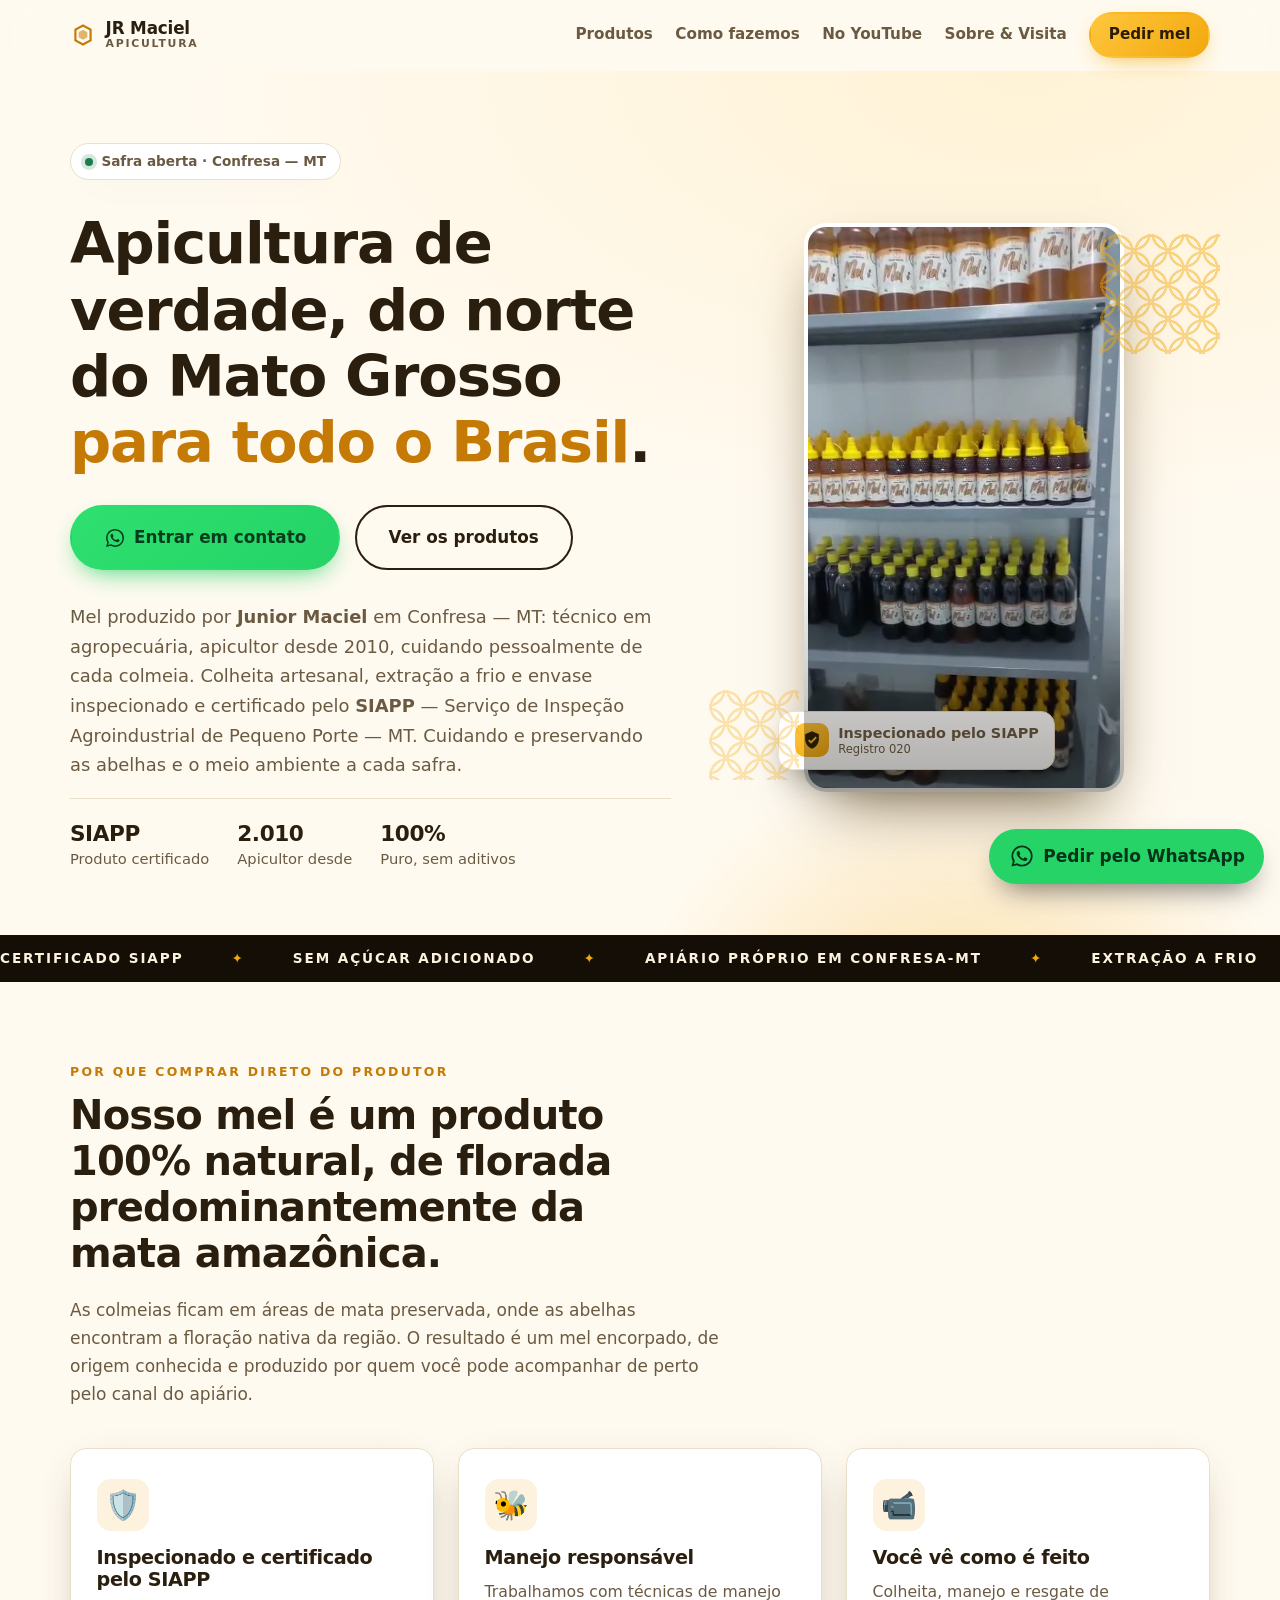
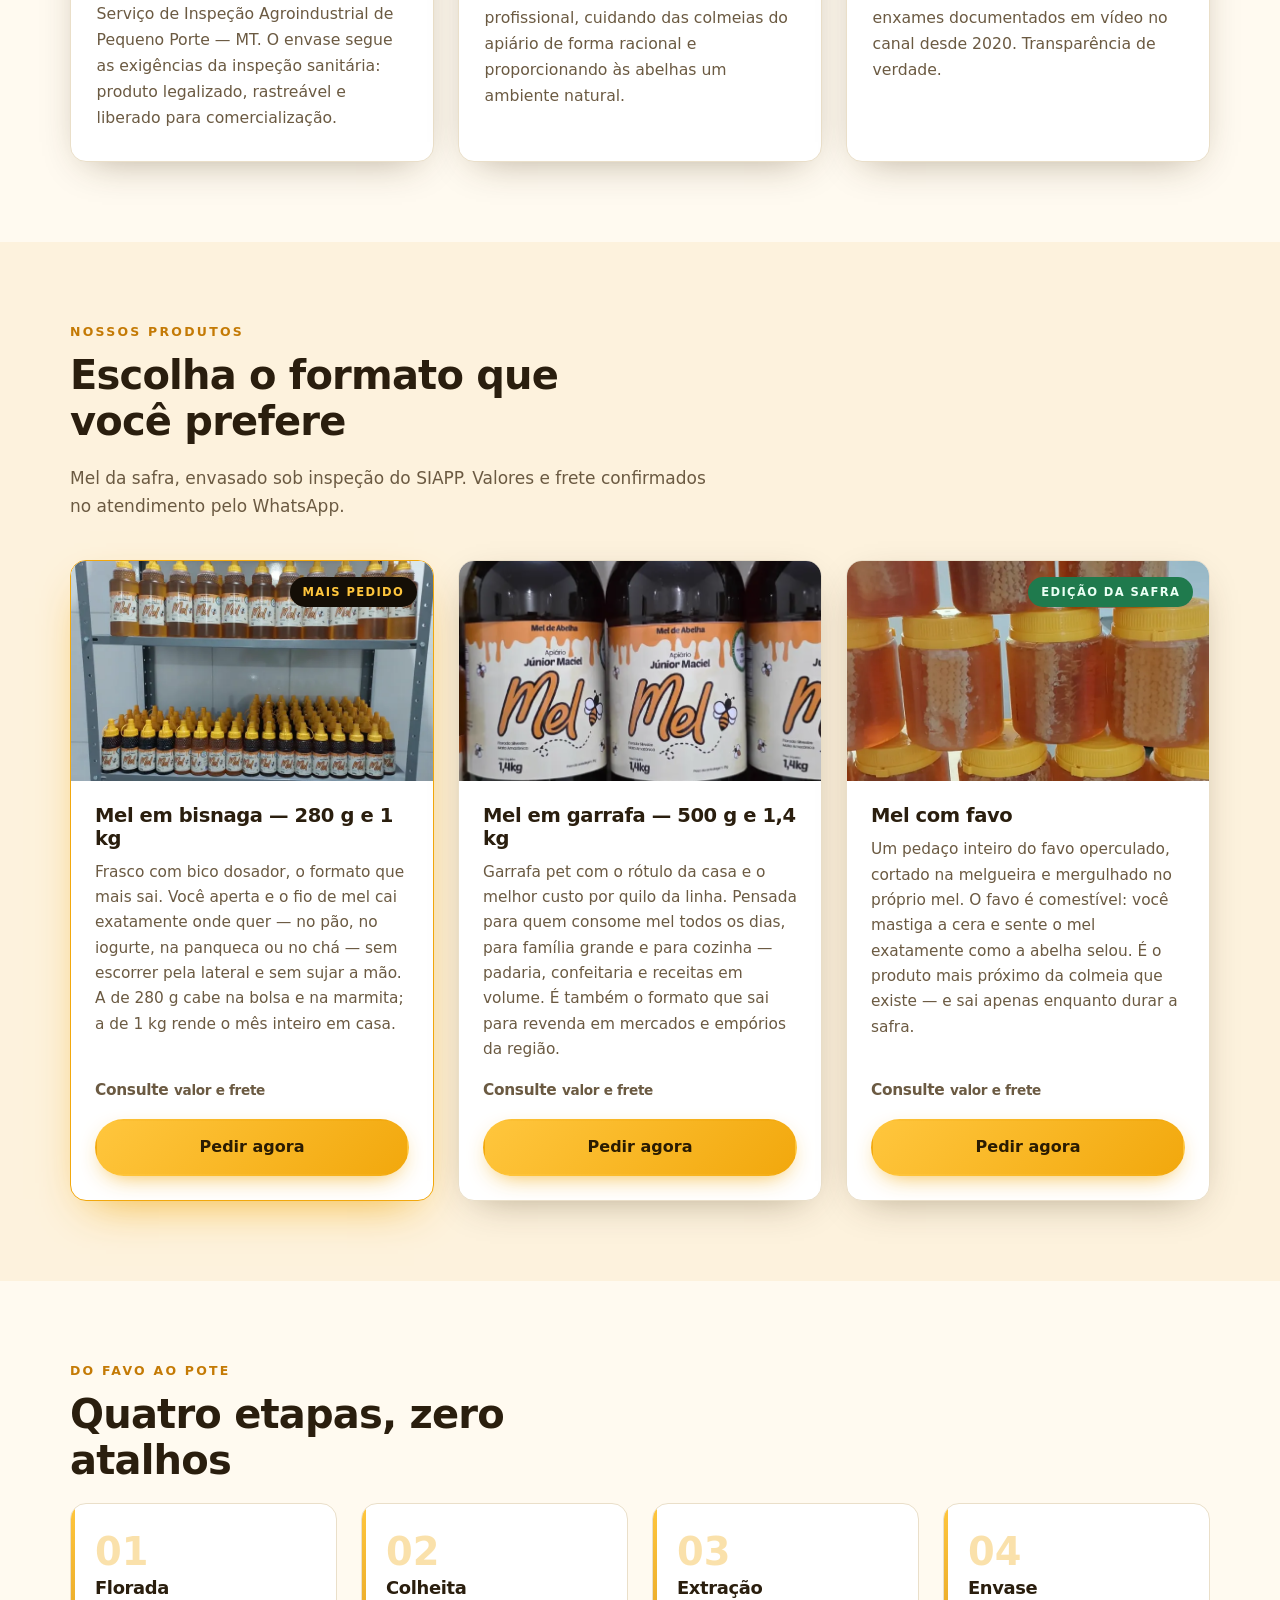
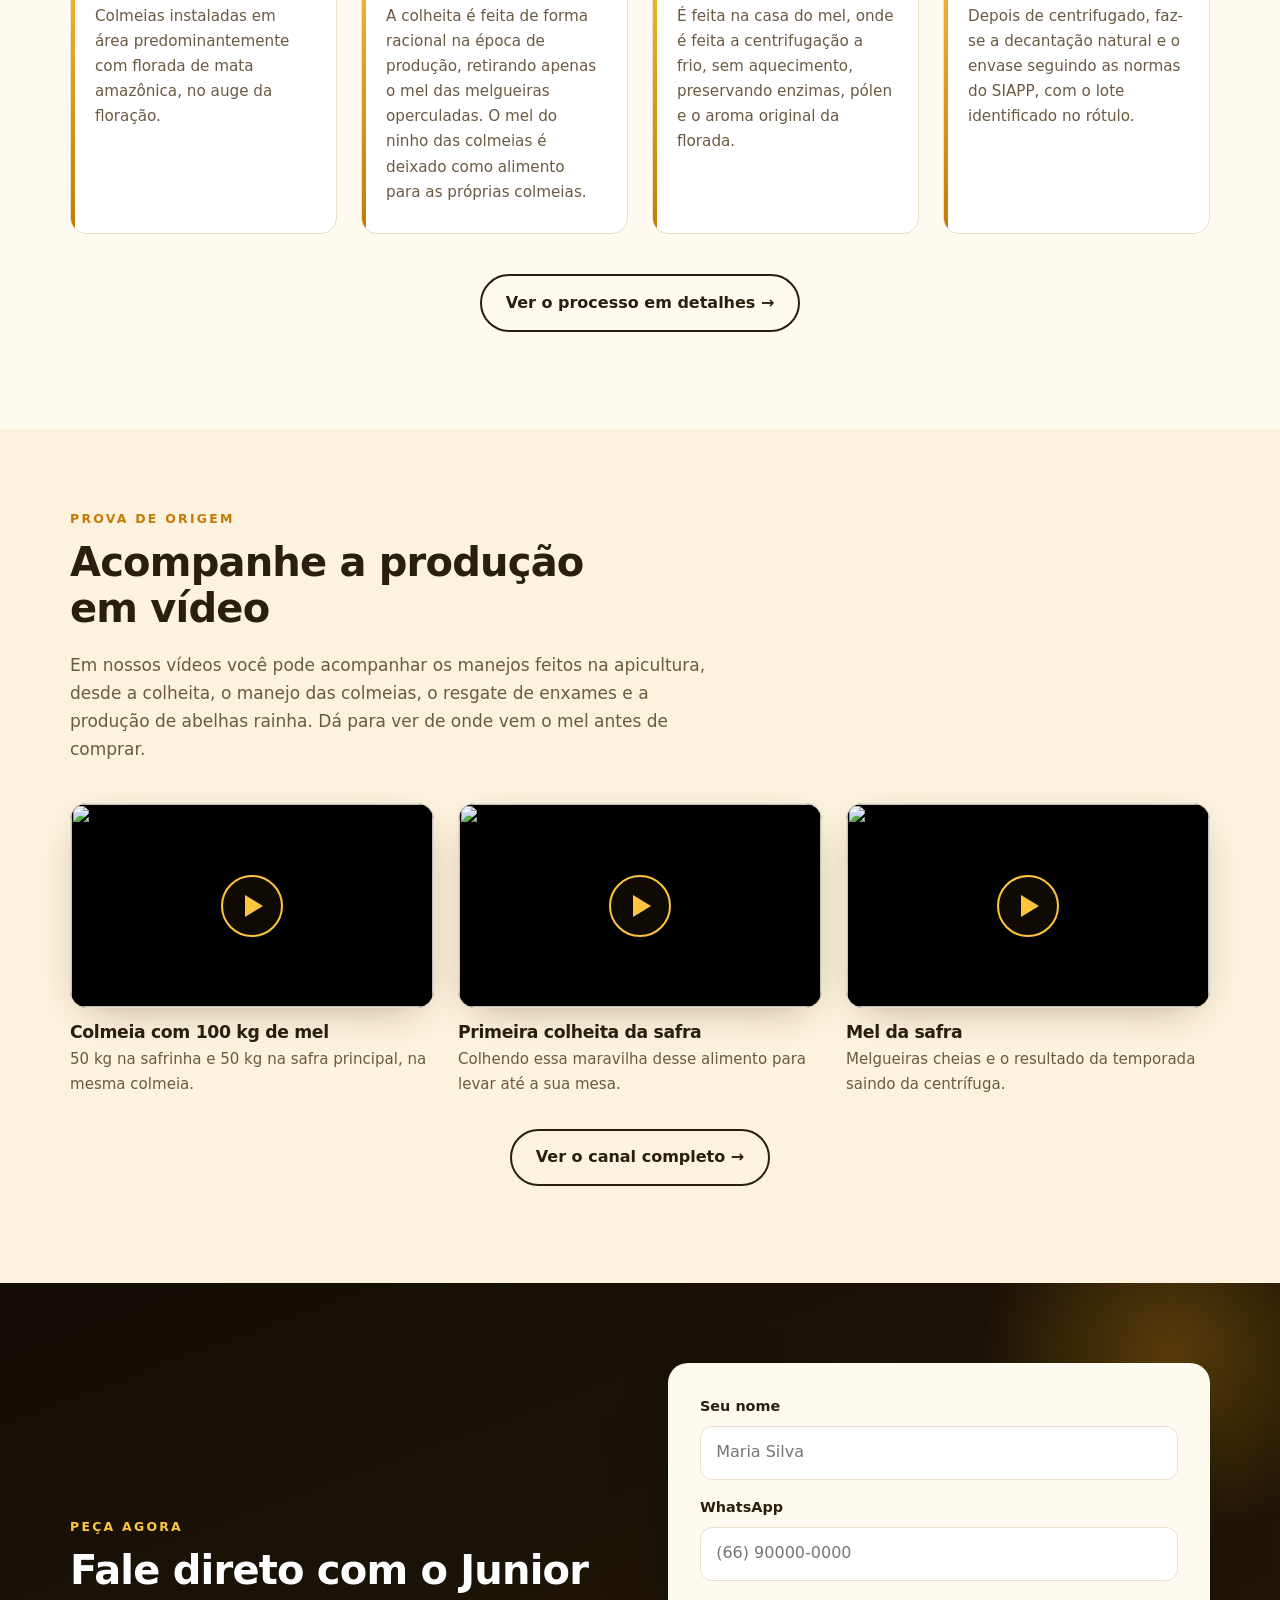
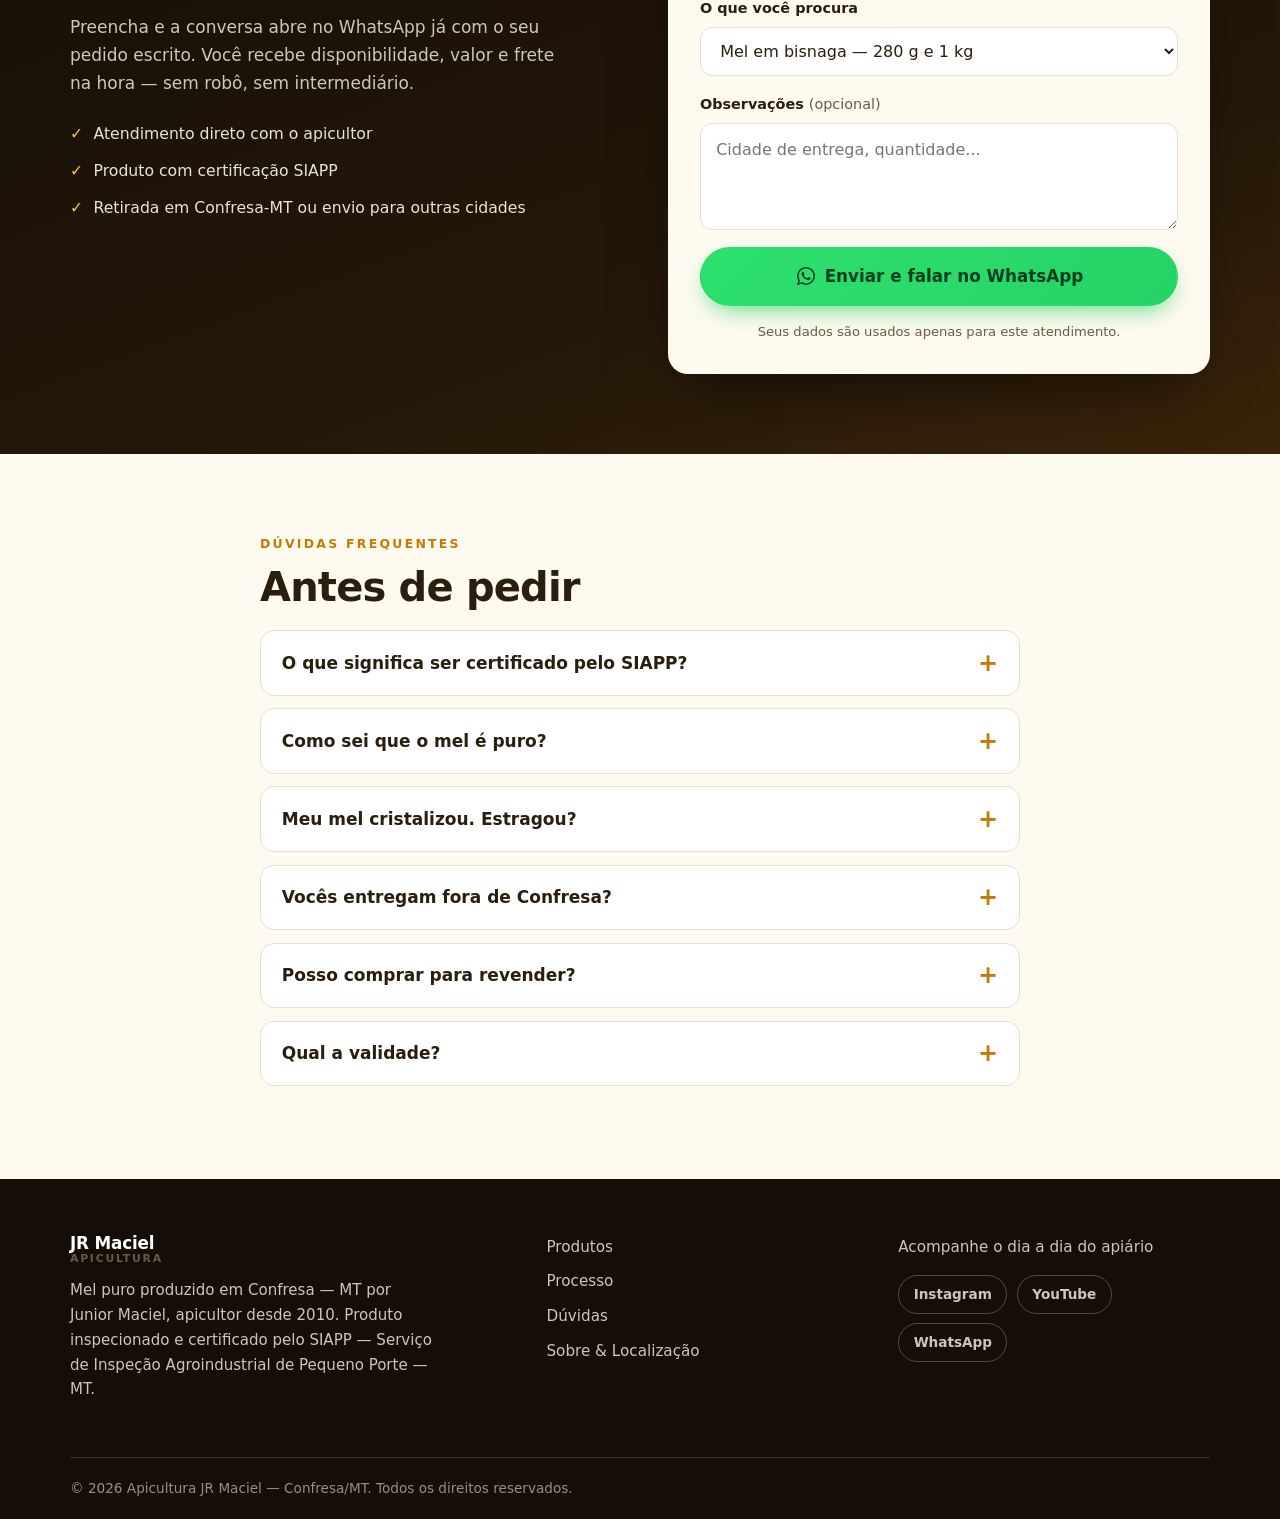
==== commit 5bf35bff: "Video no hero, fotos reais em alta e produtos realocados Topo da landing agora roda 15s da casa do m" ====
--- a/index.html
+++ b/index.html
@@ -11,12 +11,12 @@
 <meta property="og:title" content="Apicultura JR Maciel | Mel Puro de Confresa-MT">
 <meta property="og:description" content="Mel 100% puro, certificado SIAPP, produzido em Confresa-MT por quem vive de apicultura desde 2010.">
 <meta property="og:url" content="https://jrmaciel.vercel.app/">
-<meta property="og:image" content="https://jrmaciel.vercel.app/img/bisnagas-mel.webp">
+<meta property="og:image" content="https://jrmaciel.vercel.app/img/hero-poster.webp">
 <meta property="og:locale" content="pt_BR">
 <link rel="icon" href="/favicon.svg" type="image/svg+xml">
 <link rel="stylesheet" href="/styles.css">
 <script type="application/ld+json">
-{"@context":"https://schema.org","@type":"LocalBusiness","name":"Apicultura JR Maciel","description":"Produção artesanal de mel puro certificado pelo SIAPP, em Confresa - MT.","url":"https://jrmaciel.vercel.app/","image":"https://jrmaciel.vercel.app/img/bisnagas-mel.webp","founder":{"@type":"Person","name":"Junior Maciel","jobTitle":"Técnico em Agropecuária e apicultor"},"address":{"@type":"PostalAddress","addressLocality":"Confresa","addressRegion":"MT","addressCountry":"BR"},"sameAs":["https://www.instagram.com/apiculturajrmaciel/","https://www.youtube.com/@apiculturajrmaciel"]}
+{"@context":"https://schema.org","@type":"LocalBusiness","name":"Apicultura JR Maciel","description":"Produção artesanal de mel puro certificado pelo SIAPP, em Confresa - MT.","url":"https://jrmaciel.vercel.app/","image":"https://jrmaciel.vercel.app/img/hero-poster.webp","founder":{"@type":"Person","name":"Junior Maciel","jobTitle":"Técnico em Agropecuária e apicultor"},"address":{"@type":"PostalAddress","addressLocality":"Confresa","addressRegion":"MT","addressCountry":"BR"},"sameAs":["https://www.instagram.com/apiculturajrmaciel/","https://www.youtube.com/@apiculturajrmaciel"]}
 </script>
 </head>
 <body>
@@ -63,14 +63,16 @@
         </ul>
       </div>
 
-      <div class="hero__art" data-galeria>
-        <figure class="foto foto--hero">
-          <img src="/img/bisnagas-mel.webp" alt="Dezenas de bisnagas de mel da Apicultura JR Maciel enfileiradas sobre bancada de vidro, o mel âmbar visível através do plástico transparente, com tampas dosadoras amarelas e verdes" width="247" height="509" fetchpriority="high" decoding="async">
+      <div class="hero__art">
+        <figure class="foto foto--hero foto--video">
+          <video src="/img/hero.mp4" poster="/img/hero-poster.webp" autoplay muted loop playsinline
+                 preload="auto" disablepictureinpicture disableremoteplayback
+                 aria-label="Prateleiras da casa do mel com os produtos do Apiário Júnior Maciel"></video>
           <figcaption class="selo">
             <span class="selo__ico" aria-hidden="true">
               <svg viewBox="0 0 24 24" width="20" height="20"><path fill="currentColor" d="M12 1.5 3.8 5v6.2c0 5 3.5 9.7 8.2 11.3 4.7-1.6 8.2-6.3 8.2-11.3V5L12 1.5Zm-1.2 15-3.6-3.6 1.6-1.6 2 2 5.4-5.4 1.6 1.6-7 7Z"/></svg>
             </span>
-            <span><b>Certificado SIAPP</b><small>Inspeção sanitária</small></span>
+            <span><b>Inspecionado pelo SIAPP</b><small>Registro 020</small></span>
           </figcaption>
         </figure>
         <div class="comb comb--a" aria-hidden="true"></div>
@@ -112,34 +114,35 @@
     <div class="wrap">
       <p class="kicker">Nossos produtos</p>
       <h2 class="h2">Escolha o formato que você prefere</h2>
-      <p class="sec__sub">Mel da safra, envasado sob inspeção SIAPP. Valores e frete confirmados no atendimento pelo WhatsApp.</p>
+      <p class="sec__sub">Mel da safra, envasado sob inspeção do SIAPP. Valores e frete confirmados no atendimento pelo WhatsApp.</p>
       <div class="grid grid--3 prods" data-galeria>
         <article class="prod prod--hot reveal">
           <span class="prod__tag">Mais pedido</span>
-          <div class="prod__img"><img src="/img/bisnagas-mel.webp" alt="Bisnagas de mel prontas para entrega, o líquido âmbar-escuro preenchendo cada frasco até o ombro, tampas dosadoras amarelas e verdes alinhadas" loading="lazy" width="247" height="509"></div>
+          <div class="prod__img"><img src="/img/produto-bisnagas.webp" alt="Prateleiras da casa do mel com bisnagas de 1 kg na fileira de cima e de 280 g embaixo, todas rotuladas Apiário Júnior Maciel com tampa dosadora amarela" loading="lazy" width="900" height="507"></div>
           <div class="prod__body">
-            <h3>Mel em bisnaga</h3>
-            <p>Frasco plástico com bico dosador, o formato que mais sai. Você aperta e o fio de mel cai exatamente onde quer &mdash; no pão, no iogurte, na panqueca ou no chá &mdash; sem escorrer pela lateral e sem sujar a mão. Tampa de rosca com lacre, leve e resistente, ideal para levar na bolsa, na marmita ou deixar na mesa do café.</p>
+            <h3>Mel em bisnaga — 280 g e 1 kg</h3>
+            <p>Frasco com bico dosador, o formato que mais sai. Você aperta e o fio de mel cai exatamente onde quer — no pão, no iogurte, na panqueca ou no chá — sem escorrer pela lateral e sem sujar a mão. A de 280 g cabe na bolsa e na marmita; a de 1 kg rende o mês inteiro em casa.</p>
             <p class="prod__price"><span>Consulte</span><small>valor e frete</small></p>
-            <a class="btn btn--primary btn--full" href="#pedido" data-produto="Mel em bisnaga">Pedir agora</a>
+            <a class="btn btn--primary btn--full" href="#pedido" data-produto="Mel em bisnaga — 280 g e 1 kg">Pedir agora</a>
           </div>
         </article>
         <article class="prod reveal">
-          <div class="prod__img"><img src="/img/potes-mel.webp" alt="Fileiras de potes de vidro de boca larga cheios de mel, tampas amarelas de rosca, dispostos sobre toalha clara na casa do mel" loading="lazy" width="229" height="509"></div>
+          <div class="prod__img"><img src="/img/garrafas-14kg.webp" alt="Três garrafas pet de 1,4 kg cheias de mel escuro, com tampa amarela e rótulo Apiário Júnior Maciel indicando florada silvestre da mata amazônica" loading="lazy" width="739" height="1600"></div>
           <div class="prod__body">
-            <h3>Mel em pote de vidro</h3>
-            <p>O clássico da despensa, em vidro de boca larga que aceita a colher inteira e facilita raspar até o fundo. O vidro não transfere cheiro nem sabor e preserva melhor o aroma da florada. Se o mel cristalizar, basta o banho-maria morno no próprio pote. Visual bonito na prateleira &mdash; é o formato preferido para presentear.</p>
+            <h3>Mel em garrafa — 500 g e 1,4 kg</h3>
+            <p>Garrafa pet com o rótulo da casa e o melhor custo por quilo da linha. Pensada para quem consome mel todos os dias, para família grande e para cozinha — padaria, confeitaria e receitas em volume. É também o formato que sai para revenda em mercados e empórios da região.</p>
             <p class="prod__price"><span>Consulte</span><small>valor e frete</small></p>
-            <a class="btn btn--primary btn--full" href="#pedido" data-produto="Mel em pote de vidro">Pedir agora</a>
+            <a class="btn btn--primary btn--full" href="#pedido" data-produto="Mel em garrafa — 500 g e 1,4 kg">Pedir agora</a>
           </div>
         </article>
         <article class="prod reveal">
-          <div class="prod__img"><img src="/img/prateleira-produtos.webp" alt="Estante de aço com três prateleiras de garrafas de mel rotuladas da Apicultura JR Maciel, mel escuro contra a luz, e potes menores na prateleira de baixo" loading="lazy" width="235" height="509"></div>
+          <span class="prod__tag prod__tag--raro">Edição da safra</span>
+          <div class="prod__img"><img src="/img/mel-com-favo.webp" alt="Potes empilhados de mel com um pedaço inteiro de favo operculado dentro, mergulhado no mel âmbar, sobre bancada de aço da casa do mel" loading="lazy" width="739" height="1600"></div>
           <div class="prod__body">
-            <h3>Mel em garrafa</h3>
-            <p>Garrafa com o rótulo da casa e o melhor custo por quilo da linha. Pensada para quem consome mel todo dia, para família grande e para cozinha &mdash; padaria, confeitaria e receitas em volume. É também o formato que sai para revenda: mercados, empórios e lanchonetes da região levam esse.</p>
+            <h3>Mel com favo</h3>
+            <p>Um pedaço inteiro do favo operculado, cortado na melgueira e mergulhado no próprio mel. O favo é comestível: você mastiga a cera e sente o mel exatamente como a abelha selou. É o produto mais próximo da colmeia que existe — e sai apenas enquanto durar a safra.</p>
             <p class="prod__price"><span>Consulte</span><small>valor e frete</small></p>
-            <a class="btn btn--primary btn--full" href="#pedido" data-produto="Mel em garrafa">Pedir agora</a>
+            <a class="btn btn--primary btn--full" href="#pedido" data-produto="Mel com favo">Pedir agora</a>
           </div>
         </article>
       </div>
@@ -223,9 +226,9 @@
         <div class="field">
           <label for="produto">O que você procura</label>
           <select id="produto" name="produto">
-            <option selected>Mel em bisnaga</option>
-            <option>Mel em pote de vidro</option>
-            <option>Mel em garrafa</option>
+            <option selected>Mel em bisnaga — 280 g e 1 kg</option>
+            <option>Mel em garrafa — 500 g e 1,4 kg</option>
+            <option>Mel com favo</option>
             <option>Compra em quantidade / revenda</option>
           </select>
         </div>
--- a/styles.css
+++ b/styles.css
@@ -418,3 +418,15 @@
 @media (prefers-reduced-motion:reduce){
   .foto--hero{transform:none!important}
 }
+
+/* ===== vídeo no topo da landing ===== */
+.foto--video{width:min(320px,80vw)}
+.foto--video video{display:block;width:100%;height:auto;aspect-ratio:478/850;object-fit:cover;
+  border-radius:22px;border:4px solid #fff;background:var(--escuro);
+  box-shadow:0 28px 60px -22px rgba(70,45,5,.75)}
+.foto--video::after{content:"";position:absolute;inset:0;border-radius:22px;pointer-events:none;
+  background:linear-gradient(180deg,transparent 55%,rgba(20,14,6,.35));}
+.prod__tag--raro{background:var(--verde);color:#eafff4}
+/* fotos de produto em alta: enquadramento no ponto de interesse */
+.prod__img img{object-position:center 50%}
+@media (max-width:900px){ .foto--video{width:min(280px,72vw)} }
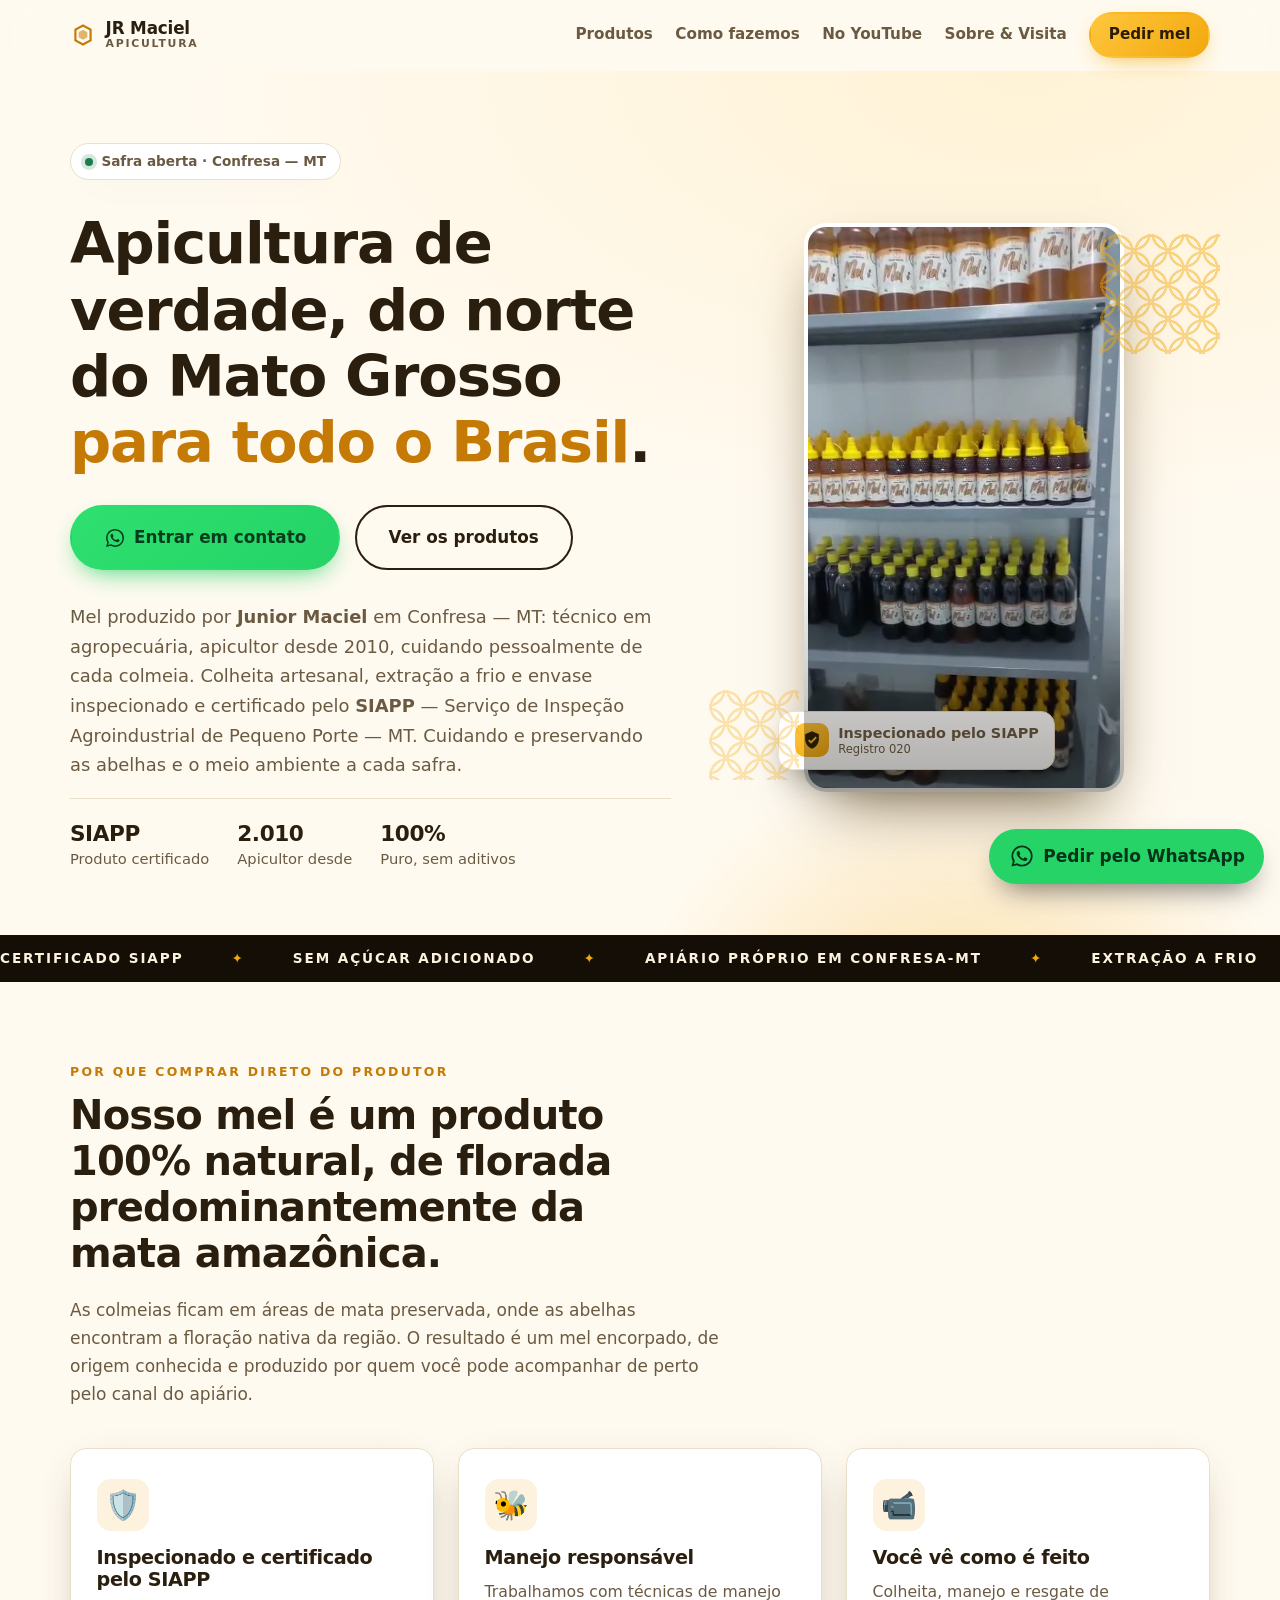
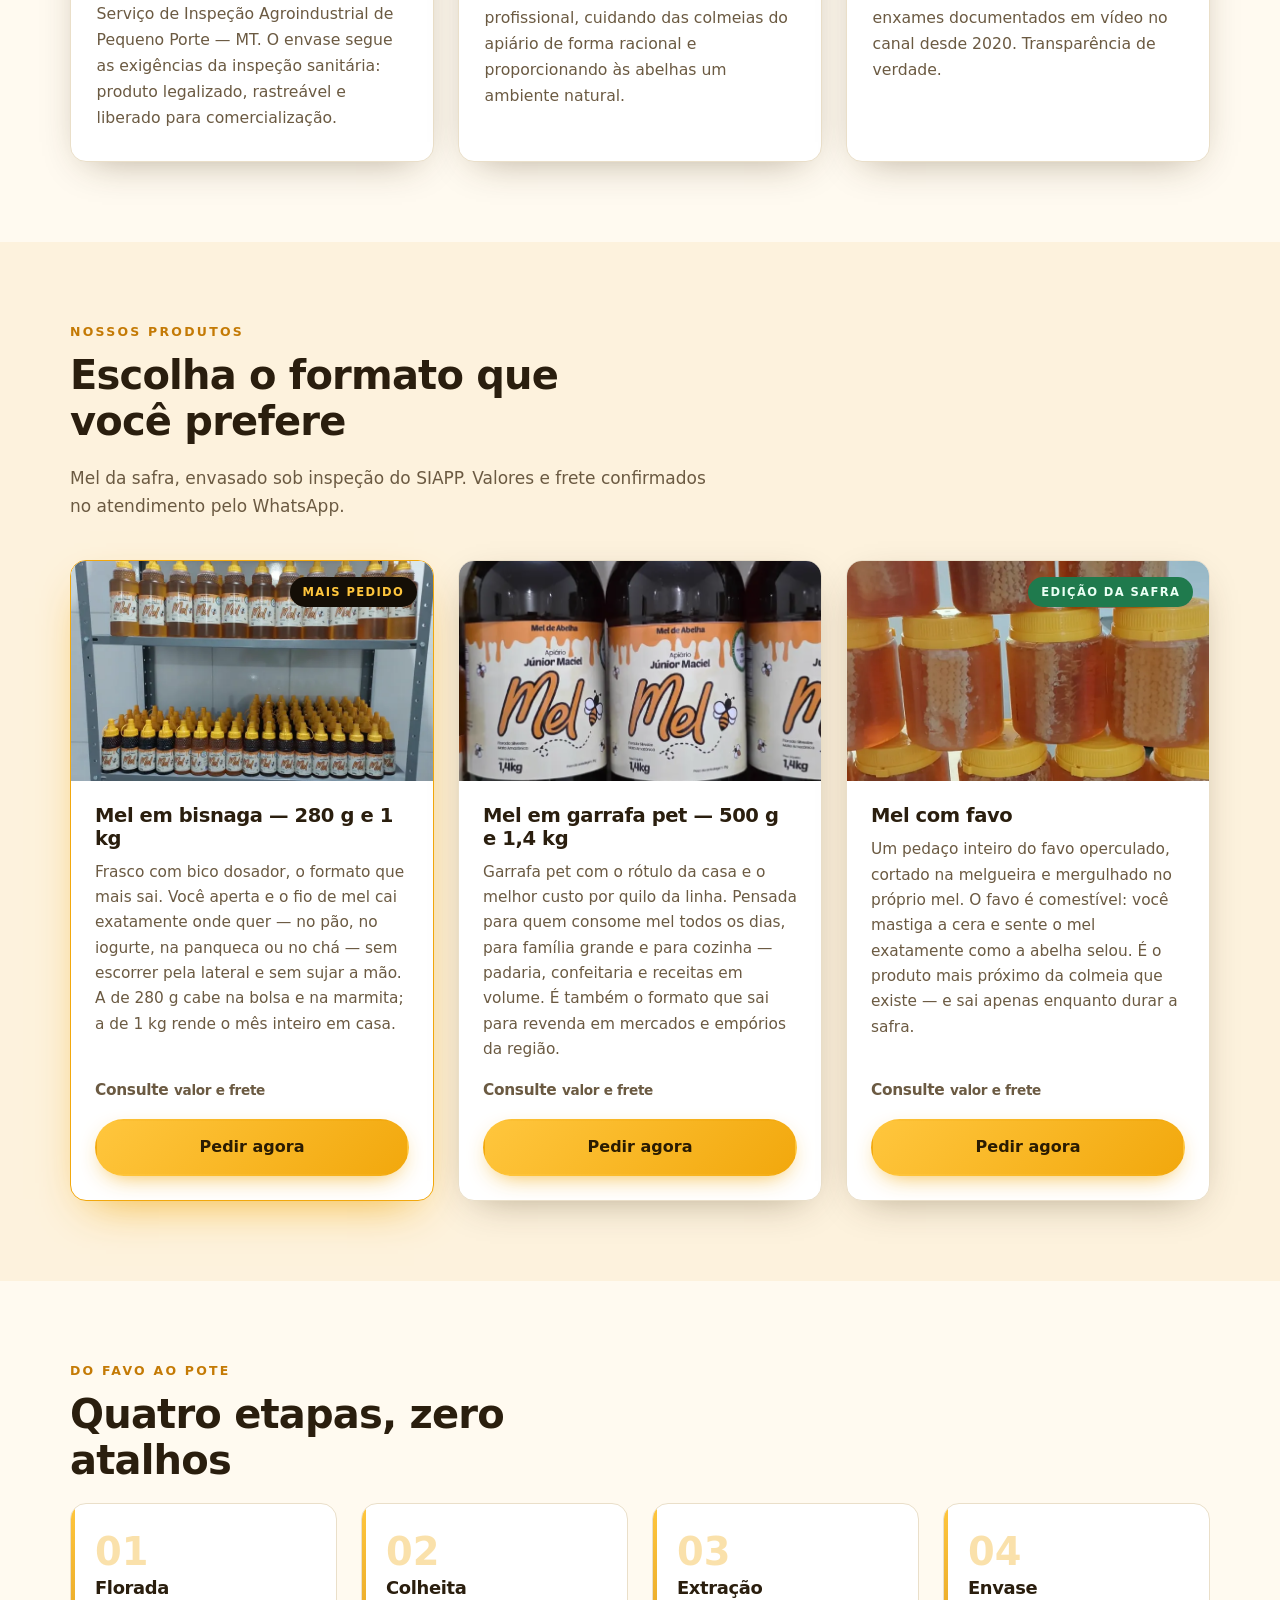
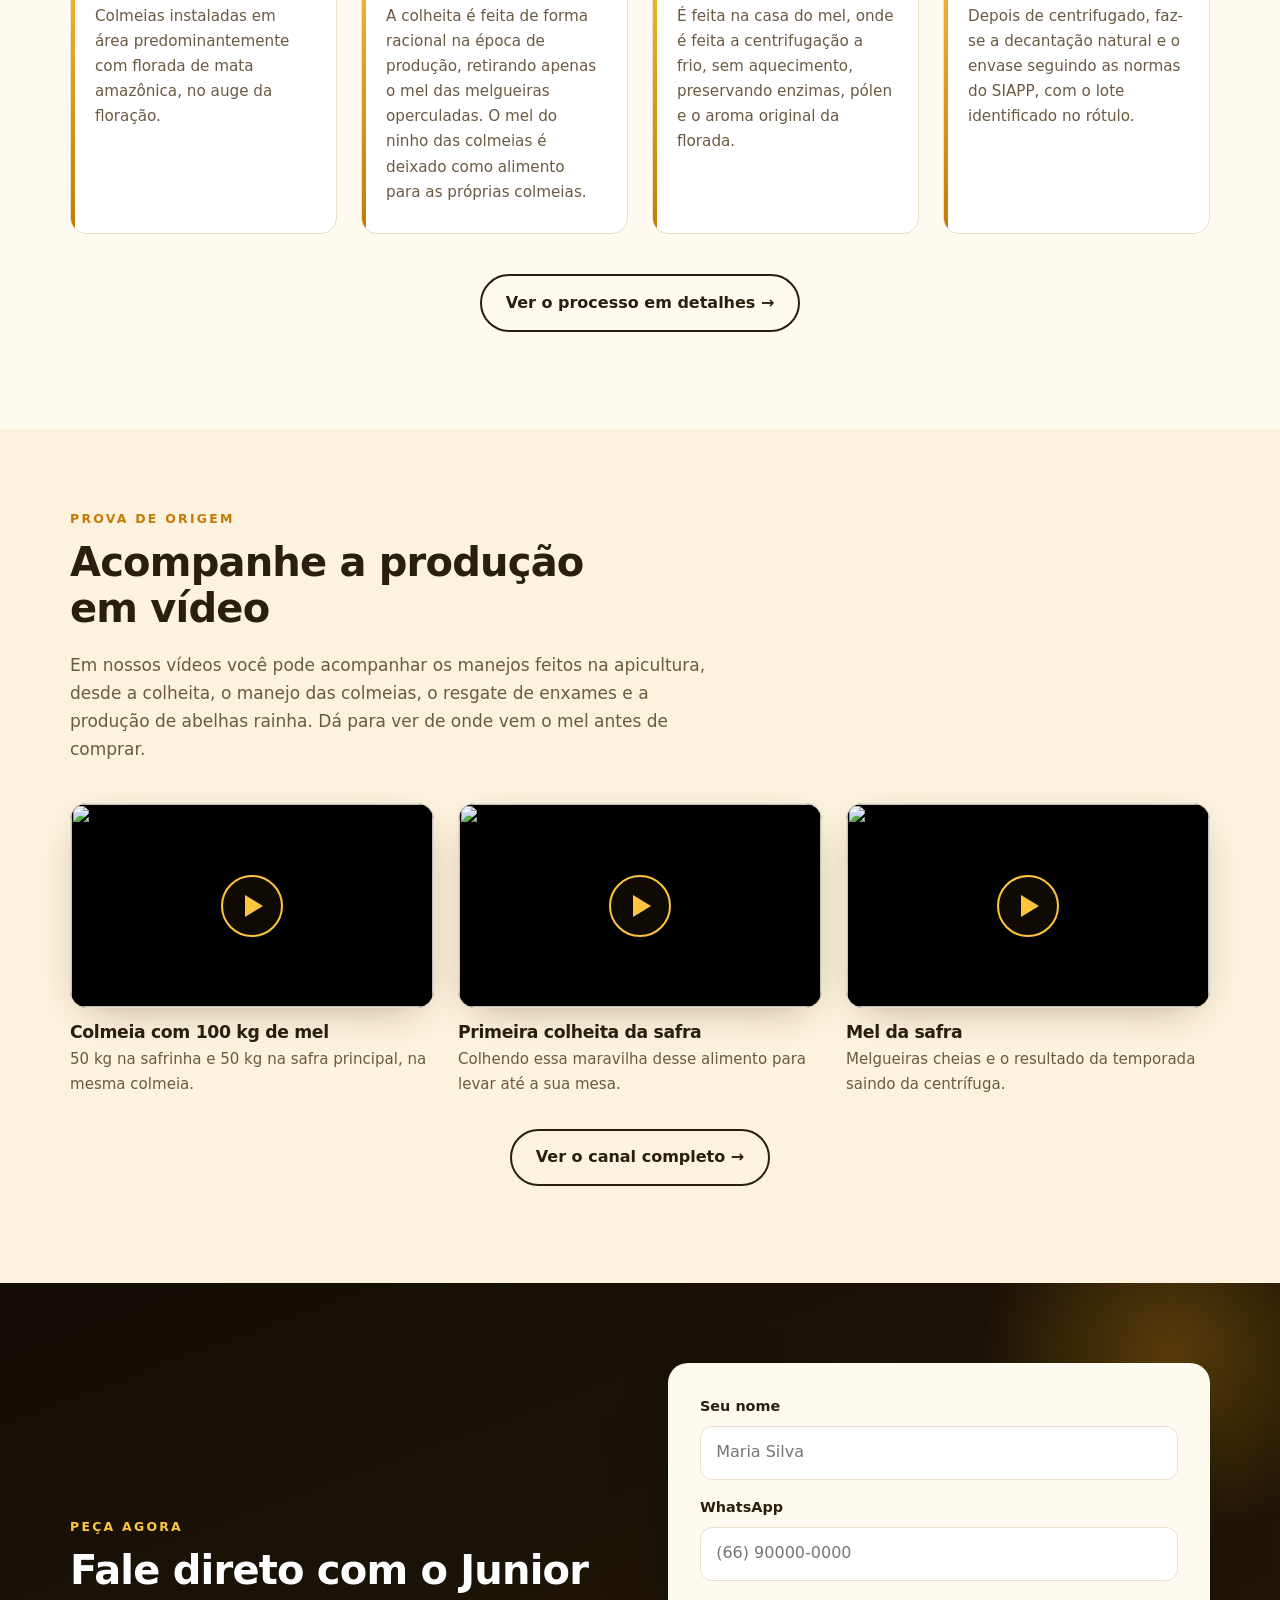
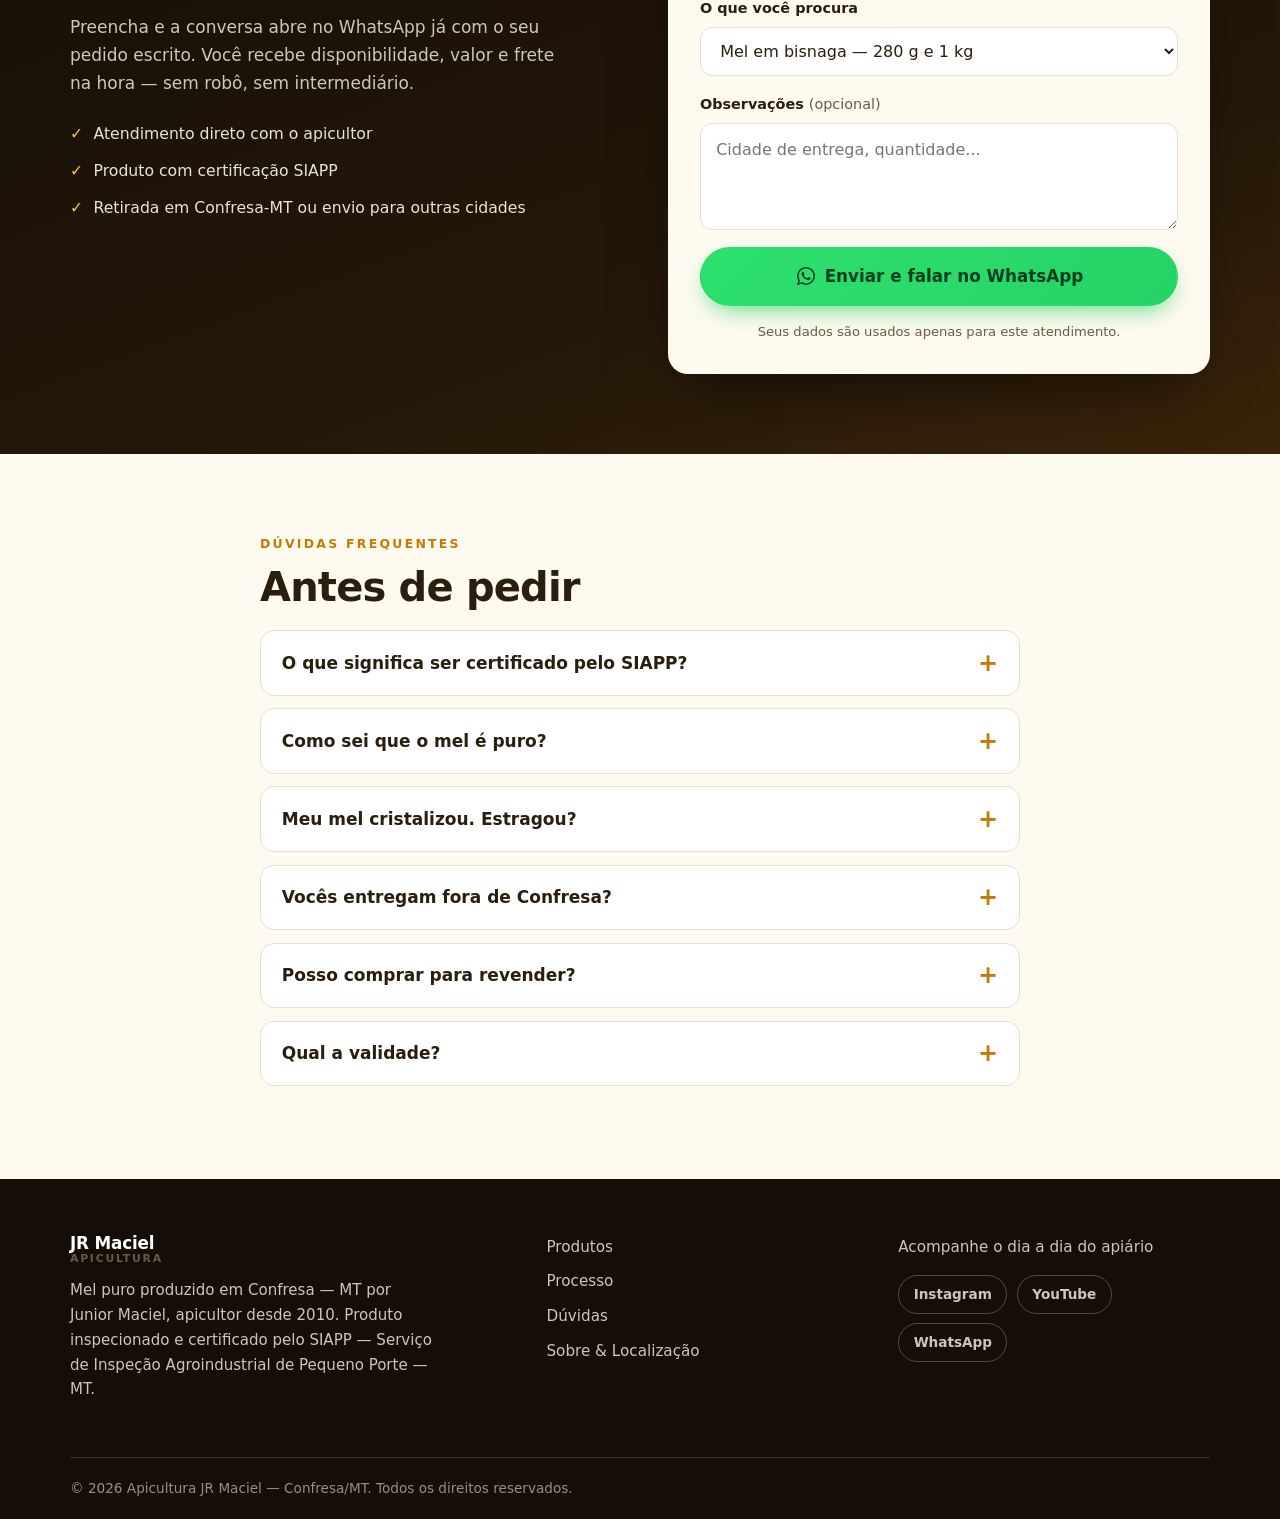
==== commit b934a3b2: "Deixa explicito que as garrafas sao pet em todo o site Nenhuma embalagem e de vidro: titulos, opcoes" ====
--- a/index.html
+++ b/index.html
@@ -129,10 +129,10 @@
         <article class="prod reveal">
           <div class="prod__img"><img src="/img/garrafas-14kg.webp" alt="Três garrafas pet de 1,4 kg cheias de mel escuro, com tampa amarela e rótulo Apiário Júnior Maciel indicando florada silvestre da mata amazônica" loading="lazy" width="739" height="1600"></div>
           <div class="prod__body">
-            <h3>Mel em garrafa — 500 g e 1,4 kg</h3>
+            <h3>Mel em garrafa pet — 500 g e 1,4 kg</h3>
             <p>Garrafa pet com o rótulo da casa e o melhor custo por quilo da linha. Pensada para quem consome mel todos os dias, para família grande e para cozinha — padaria, confeitaria e receitas em volume. É também o formato que sai para revenda em mercados e empórios da região.</p>
             <p class="prod__price"><span>Consulte</span><small>valor e frete</small></p>
-            <a class="btn btn--primary btn--full" href="#pedido" data-produto="Mel em garrafa — 500 g e 1,4 kg">Pedir agora</a>
+            <a class="btn btn--primary btn--full" href="#pedido" data-produto="Mel em garrafa pet — 500 g e 1,4 kg">Pedir agora</a>
           </div>
         </article>
         <article class="prod reveal">
@@ -227,7 +227,7 @@
           <label for="produto">O que você procura</label>
           <select id="produto" name="produto">
             <option selected>Mel em bisnaga — 280 g e 1 kg</option>
-            <option>Mel em garrafa — 500 g e 1,4 kg</option>
+            <option>Mel em garrafa pet — 500 g e 1,4 kg</option>
             <option>Mel com favo</option>
             <option>Compra em quantidade / revenda</option>
           </select>
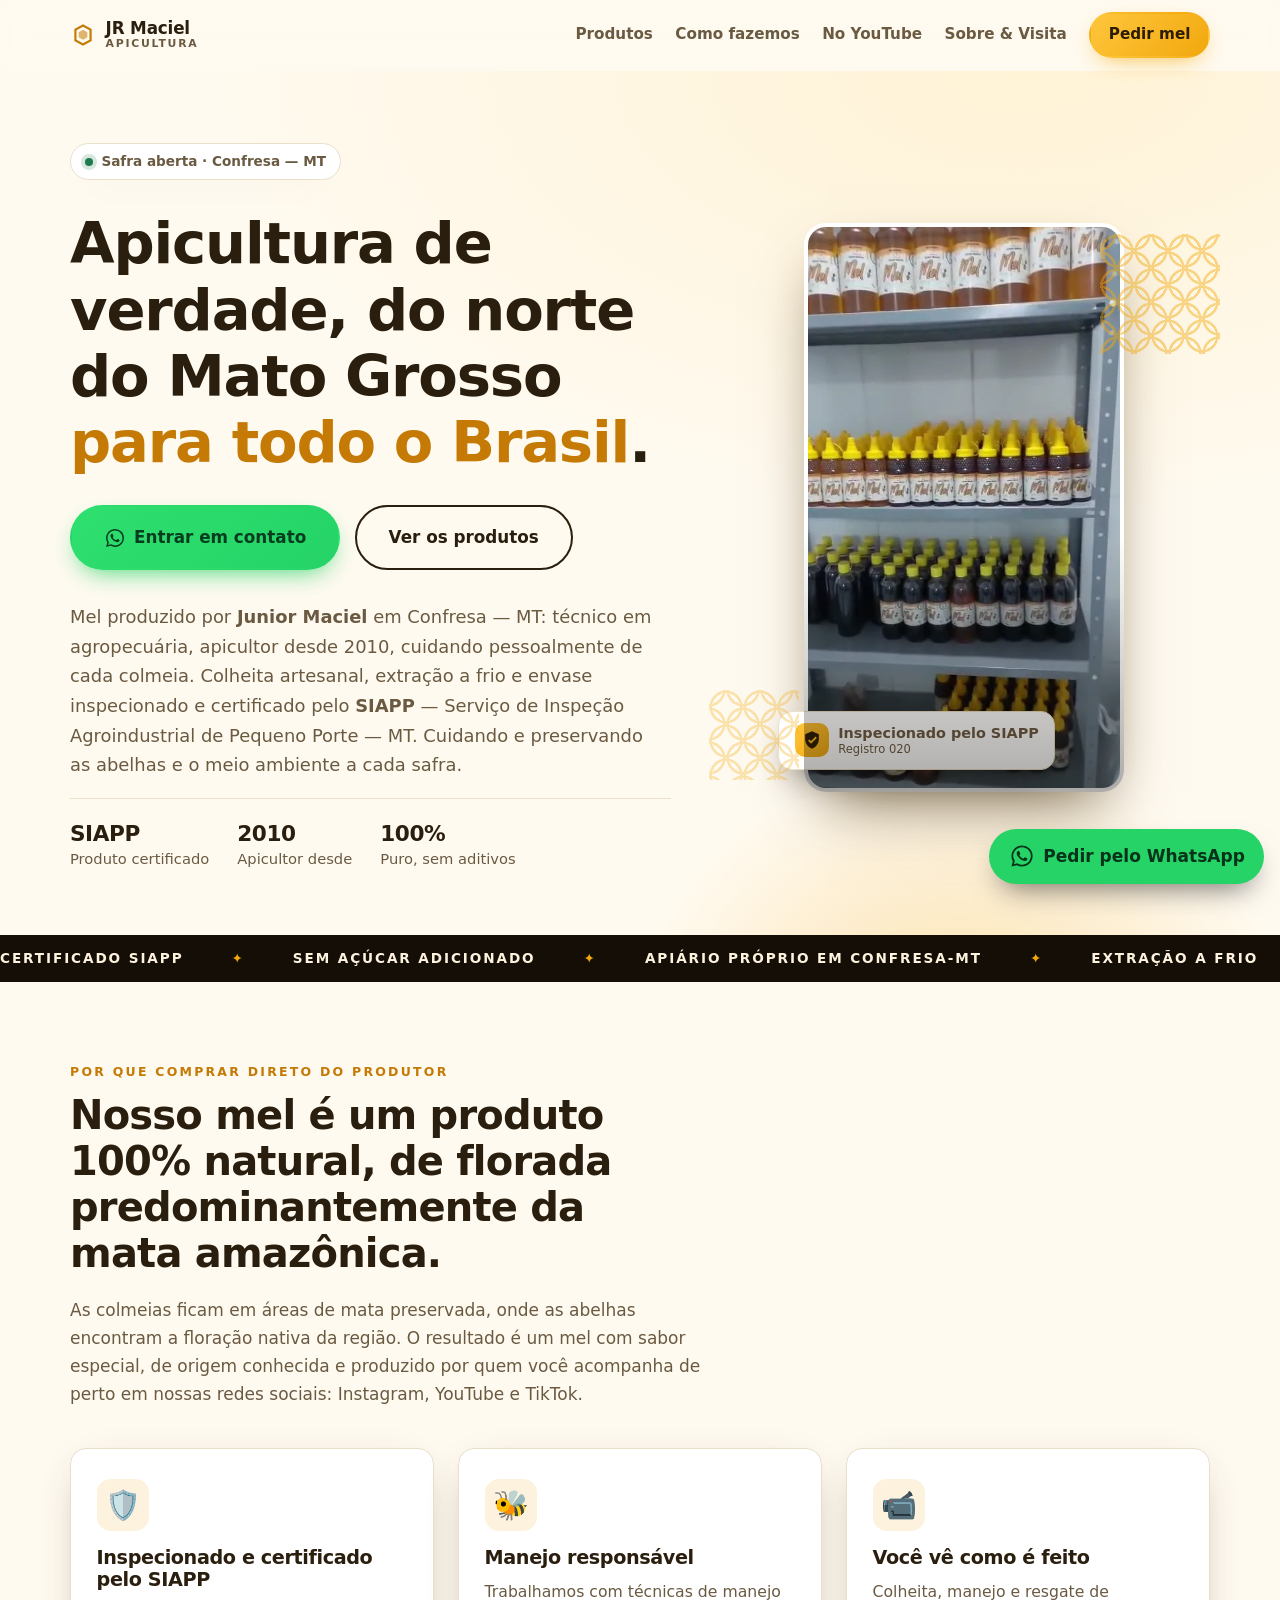
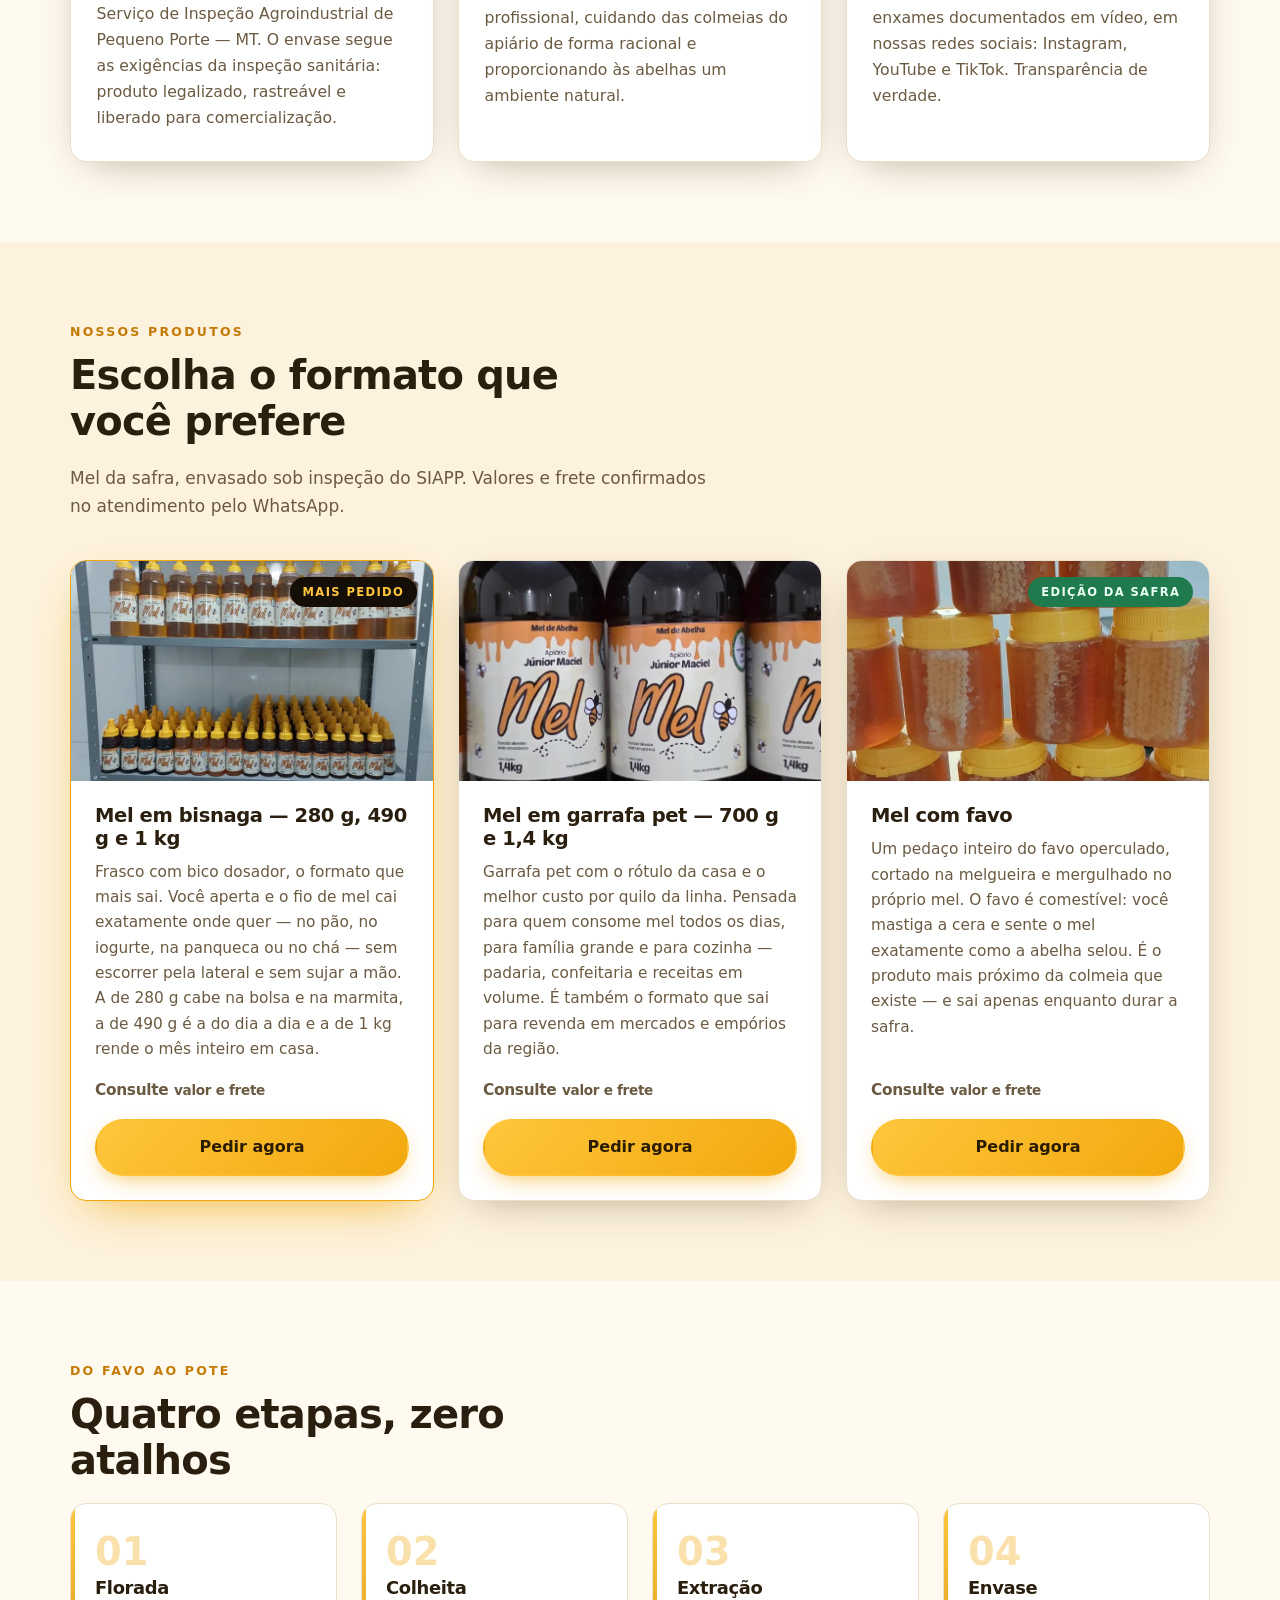
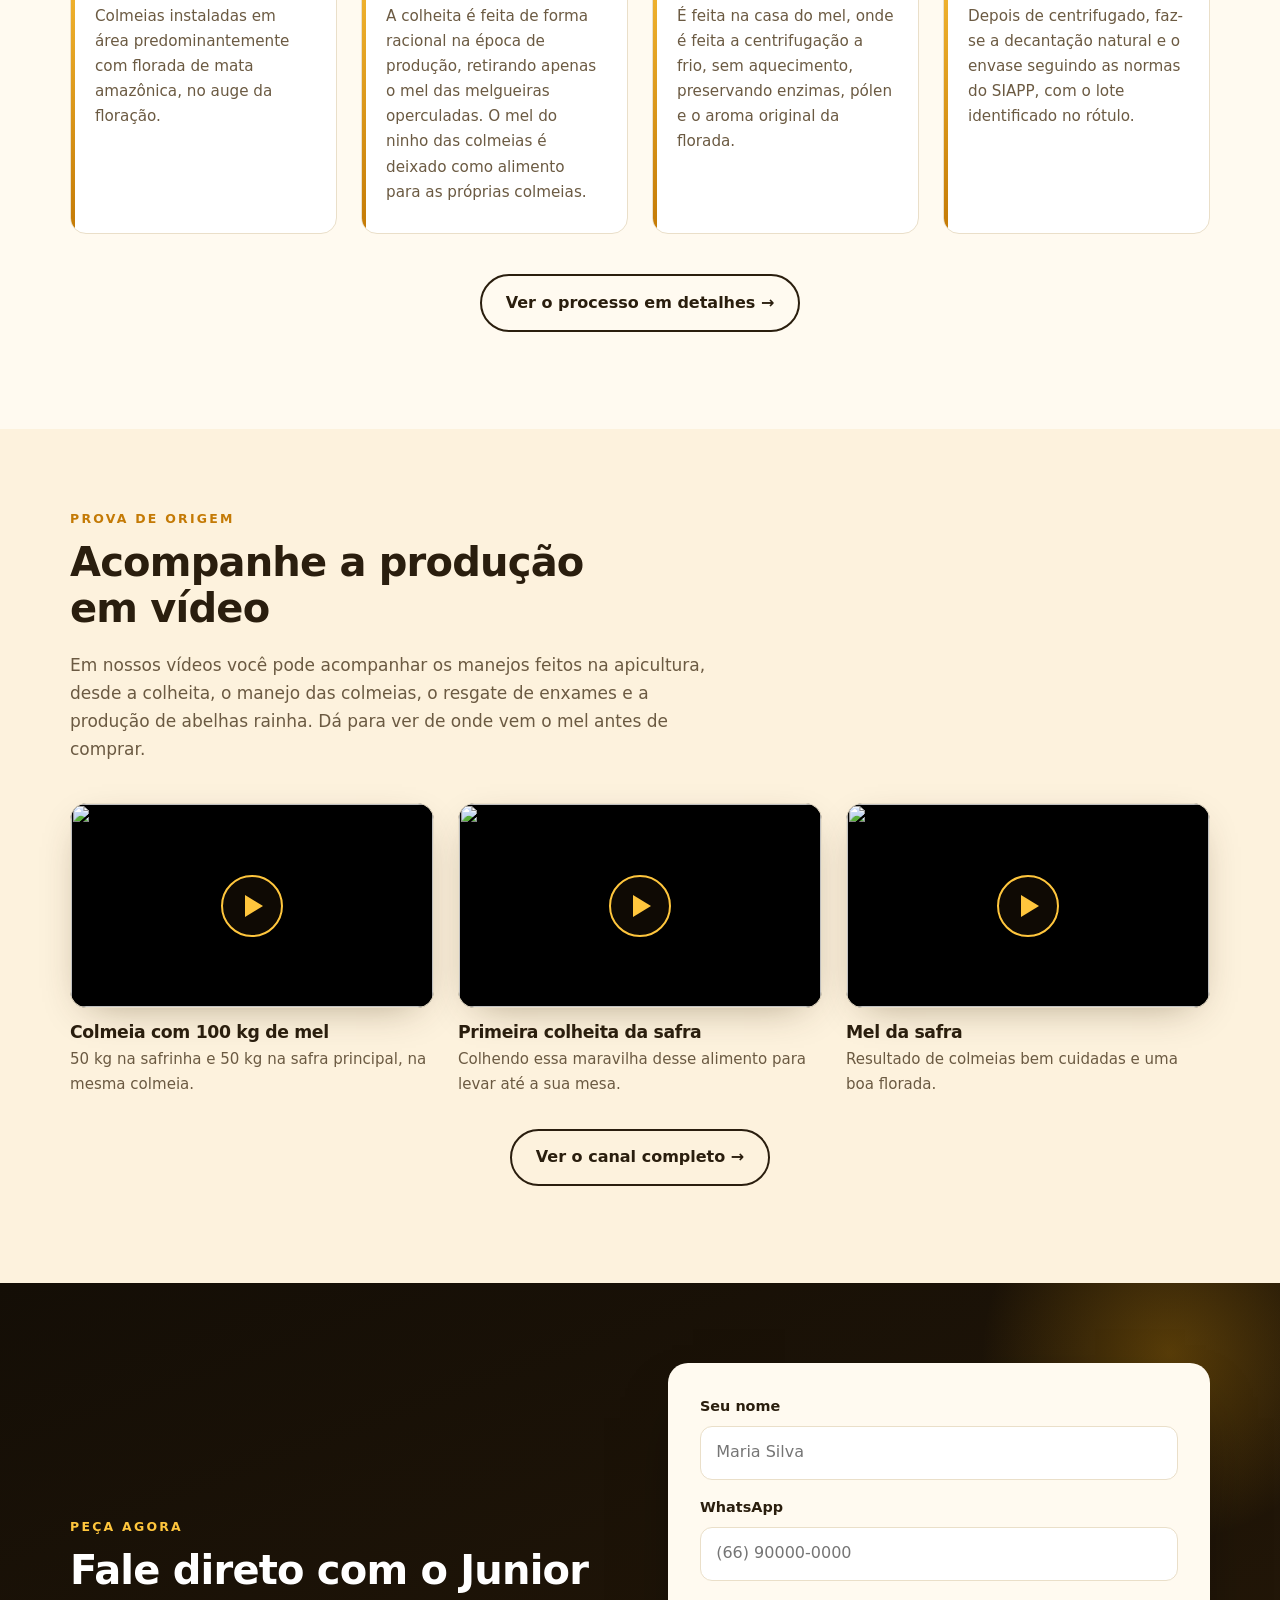
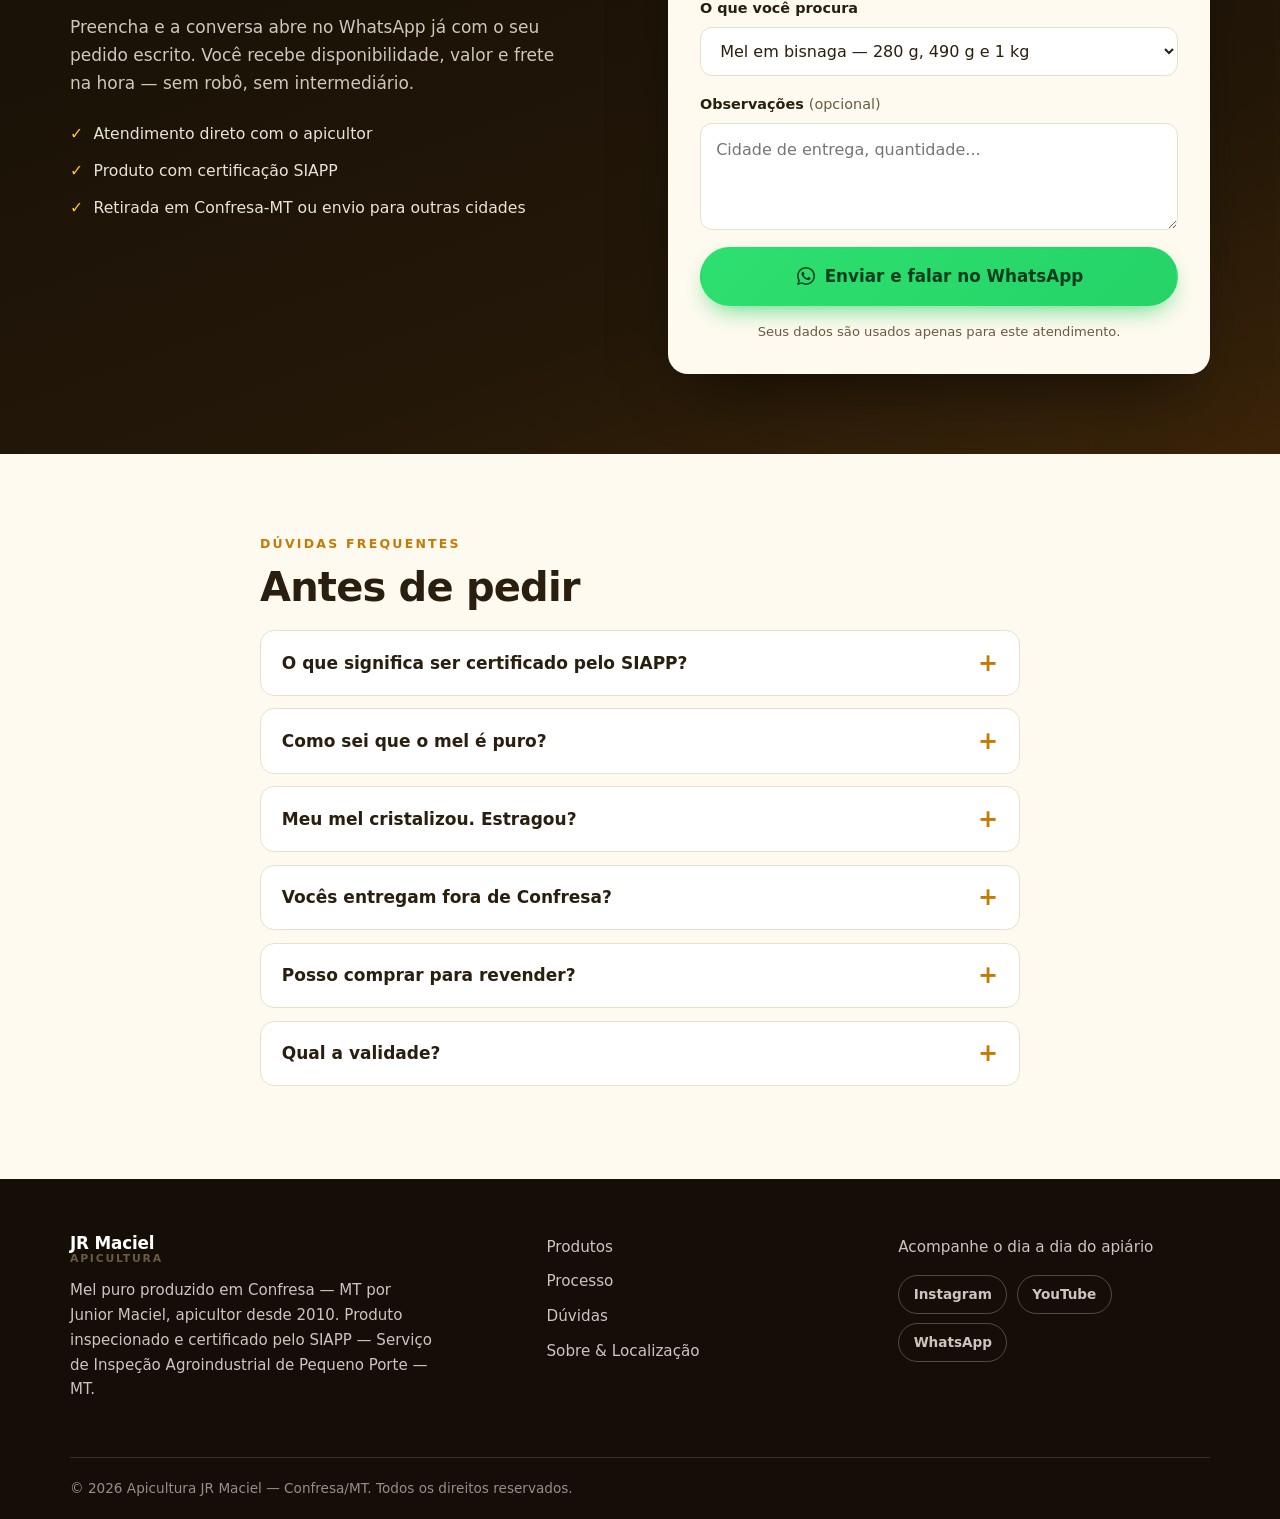
==== commit 02644bd1: "Revisao de textos: pesos das embalagens, FAQ e estatisticas Bisnagas 280g/490g/1kg e garrafas pet 70" ====
--- a/index.html
+++ b/index.html
@@ -58,7 +58,7 @@
         <p class="lead">Mel produzido por <strong>Junior Maciel</strong> em Confresa &mdash; MT: técnico em agropecuária, apicultor desde 2010, cuidando pessoalmente de cada colmeia. Colheita artesanal, extração a frio e envase inspecionado e certificado pelo <strong>SIAPP</strong> — Serviço de Inspeção Agroindustrial de Pequeno Porte — MT. Cuidando e preservando as abelhas e o meio ambiente a cada safra.</p>
         <ul class="hero__trust">
           <li><strong>SIAPP</strong>Produto certificado</li>
-          <li><strong data-contar="2010">0</strong>Apicultor desde</li>
+          <li><strong data-contar="2010" data-formato="ano">0</strong>Apicultor desde</li>
           <li><strong data-contar="100" data-sufixo="%">0</strong>Puro, sem aditivos</li>
         </ul>
       </div>
@@ -89,7 +89,7 @@
     <div class="wrap">
       <p class="kicker">Por que comprar direto do produtor</p>
       <h2 class="h2">Nosso mel é um produto 100% natural, de florada predominantemente da mata amazônica.</h2>
-      <p class="sec__sub">As colmeias ficam em áreas de mata preservada, onde as abelhas encontram a floração nativa da região. O resultado é um mel encorpado, de origem conhecida e produzido por quem você pode acompanhar de perto pelo canal do apiário.</p>
+      <p class="sec__sub">As colmeias ficam em áreas de mata preservada, onde as abelhas encontram a floração nativa da região. O resultado é um mel com sabor especial, de origem conhecida e produzido por quem você acompanha de perto em nossas redes sociais: Instagram, YouTube e TikTok.</p>
       <div class="grid grid--3">
         <article class="card reveal">
           <span class="card__ico" aria-hidden="true">🛡️</span>
@@ -104,7 +104,7 @@
         <article class="card reveal">
           <span class="card__ico" aria-hidden="true">📹</span>
           <h3>Você vê como é feito</h3>
-          <p>Colheita, manejo e resgate de enxames documentados em vídeo no canal desde 2020. Transparência de verdade.</p>
+          <p>Colheita, manejo e resgate de enxames documentados em vídeo, em nossas redes sociais: Instagram, YouTube e TikTok. Transparência de verdade.</p>
         </article>
       </div>
     </div>
@@ -120,19 +120,19 @@
           <span class="prod__tag">Mais pedido</span>
           <div class="prod__img"><img src="/img/produto-bisnagas.webp" alt="Prateleiras da casa do mel com bisnagas de 1 kg na fileira de cima e de 280 g embaixo, todas rotuladas Apiário Júnior Maciel com tampa dosadora amarela" loading="lazy" width="900" height="507"></div>
           <div class="prod__body">
-            <h3>Mel em bisnaga — 280 g e 1 kg</h3>
-            <p>Frasco com bico dosador, o formato que mais sai. Você aperta e o fio de mel cai exatamente onde quer — no pão, no iogurte, na panqueca ou no chá — sem escorrer pela lateral e sem sujar a mão. A de 280 g cabe na bolsa e na marmita; a de 1 kg rende o mês inteiro em casa.</p>
+            <h3>Mel em bisnaga — 280 g, 490 g e 1 kg</h3>
+            <p>Frasco com bico dosador, o formato que mais sai. Você aperta e o fio de mel cai exatamente onde quer — no pão, no iogurte, na panqueca ou no chá — sem escorrer pela lateral e sem sujar a mão. A de 280 g cabe na bolsa e na marmita, a de 490 g é a do dia a dia e a de 1 kg rende o mês inteiro em casa.</p>
             <p class="prod__price"><span>Consulte</span><small>valor e frete</small></p>
-            <a class="btn btn--primary btn--full" href="#pedido" data-produto="Mel em bisnaga — 280 g e 1 kg">Pedir agora</a>
+            <a class="btn btn--primary btn--full" href="#pedido" data-produto="Mel em bisnaga — 280 g, 490 g e 1 kg">Pedir agora</a>
           </div>
         </article>
         <article class="prod reveal">
           <div class="prod__img"><img src="/img/garrafas-14kg.webp" alt="Três garrafas pet de 1,4 kg cheias de mel escuro, com tampa amarela e rótulo Apiário Júnior Maciel indicando florada silvestre da mata amazônica" loading="lazy" width="739" height="1600"></div>
           <div class="prod__body">
-            <h3>Mel em garrafa pet — 500 g e 1,4 kg</h3>
+            <h3>Mel em garrafa pet — 700 g e 1,4 kg</h3>
             <p>Garrafa pet com o rótulo da casa e o melhor custo por quilo da linha. Pensada para quem consome mel todos os dias, para família grande e para cozinha — padaria, confeitaria e receitas em volume. É também o formato que sai para revenda em mercados e empórios da região.</p>
             <p class="prod__price"><span>Consulte</span><small>valor e frete</small></p>
-            <a class="btn btn--primary btn--full" href="#pedido" data-produto="Mel em garrafa pet — 500 g e 1,4 kg">Pedir agora</a>
+            <a class="btn btn--primary btn--full" href="#pedido" data-produto="Mel em garrafa pet — 700 g e 1,4 kg">Pedir agora</a>
           </div>
         </article>
         <article class="prod reveal">
@@ -193,7 +193,7 @@
             <span class="video__play" aria-hidden="true"></span>
           </div>
           <h3>Mel da safra</h3>
-          <p>Melgueiras cheias e o resultado da temporada saindo da centrífuga.</p>
+          <p>Resultado de colmeias bem cuidadas e uma boa florada.</p>
         </article>
       </div>
       <p class="center" style="margin-top:2rem">
@@ -226,8 +226,8 @@
         <div class="field">
           <label for="produto">O que você procura</label>
           <select id="produto" name="produto">
-            <option selected>Mel em bisnaga — 280 g e 1 kg</option>
-            <option>Mel em garrafa pet — 500 g e 1,4 kg</option>
+            <option selected>Mel em bisnaga — 280 g, 490 g e 1 kg</option>
+            <option>Mel em garrafa pet — 700 g e 1,4 kg</option>
             <option>Mel com favo</option>
             <option>Compra em quantidade / revenda</option>
           </select>
@@ -249,8 +249,8 @@
       <h2 class="h2">Antes de pedir</h2>
       <div class="faq">
         <details><summary>O que significa ser certificado pelo SIAPP?</summary><p>SIAPP é o Serviço de Inspeção Agroindustrial de Pequeno Porte — MT. Significa que o produto passa por inspeção sanitária oficial: as instalações, o processo de envase e a rotulagem seguem as normas exigidas. Na prática, é a garantia de que você está comprando um mel legalizado e fiscalizado — não um produto informal.</p></details>
-        <details><summary>Como sei que o mel é puro?</summary><p>Mel puro cristaliza com o tempo, tem aroma da florada e não deixa gosto residual de caramelo queimado. Além disso, o processo inteiro está documentado em vídeo no canal do apiário — você vê a colheita e a extração acontecendo.</p></details>
-        <details><summary>Meu mel cristalizou. Estragou?</summary><p>Pelo contrário: é o comportamento natural do mel sem processamento. Para voltar ao líquido, coloque o pote fechado em banho-maria morno (até 40 °C). Nunca no micro-ondas.</p></details>
+        <details><summary>Como sei que o mel é puro?</summary><p>O mel é um alimento natural, viscoso e doce, produzido pelas abelhas a partir do néctar das flores. É composto por cerca de 75% a 80% de carboidratos — principalmente frutose e glicose —, além de água, enzimas, minerais e antioxidantes. Possui propriedades antimicrobianas e alta durabilidade, graças à baixa umidade e à acidez naturais.</p></details>
+        <details><summary>Meu mel cristalizou. Estragou?</summary><p>Ao contrário do que as pessoas pensam, todo mel cristaliza com o tempo — depende da temperatura e do tipo de florada. Uma pode demorar mais, outra menos; algumas levam até anos para cristalizar.</p><p><strong>O que fazer em caso de cristalizar?</strong> Para voltar ao líquido, coloque o pote fechado em banho-maria morno (até 40 °C). Nunca no micro-ondas.</p></details>
         <details><summary>Vocês entregam fora de Confresa?</summary><p>Sim. Combinamos o envio pelo WhatsApp conforme a sua cidade — transportadora, Correios ou entrega combinada na região. O frete é calculado no atendimento.</p></details>
         <details><summary>Posso comprar para revender?</summary><p>Sim, atendemos mercados, empórios e revendedores. Selecione “revenda” no formulário e informe a quantidade desejada.</p></details>
         <details><summary>Qual a validade?</summary><p>Conforme indicado no rótulo do lote, guardado em local seco e ao abrigo da luz. Não precisa de geladeira.</p></details>
--- a/styles.css
+++ b/styles.css
@@ -430,3 +430,7 @@
 /* fotos de produto em alta: enquadramento no ponto de interesse */
 .prod__img img{object-position:center 50%}
 @media (max-width:900px){ .foto--video{width:min(280px,72vw)} }
+
+/* rótulo "Desde" acima do número nas estatísticas */
+.stats__pre{font-size:.72rem;font-weight:700;letter-spacing:.16em;text-transform:uppercase;
+  color:var(--texto-2);opacity:.75;margin-bottom:.15rem;line-height:1}
